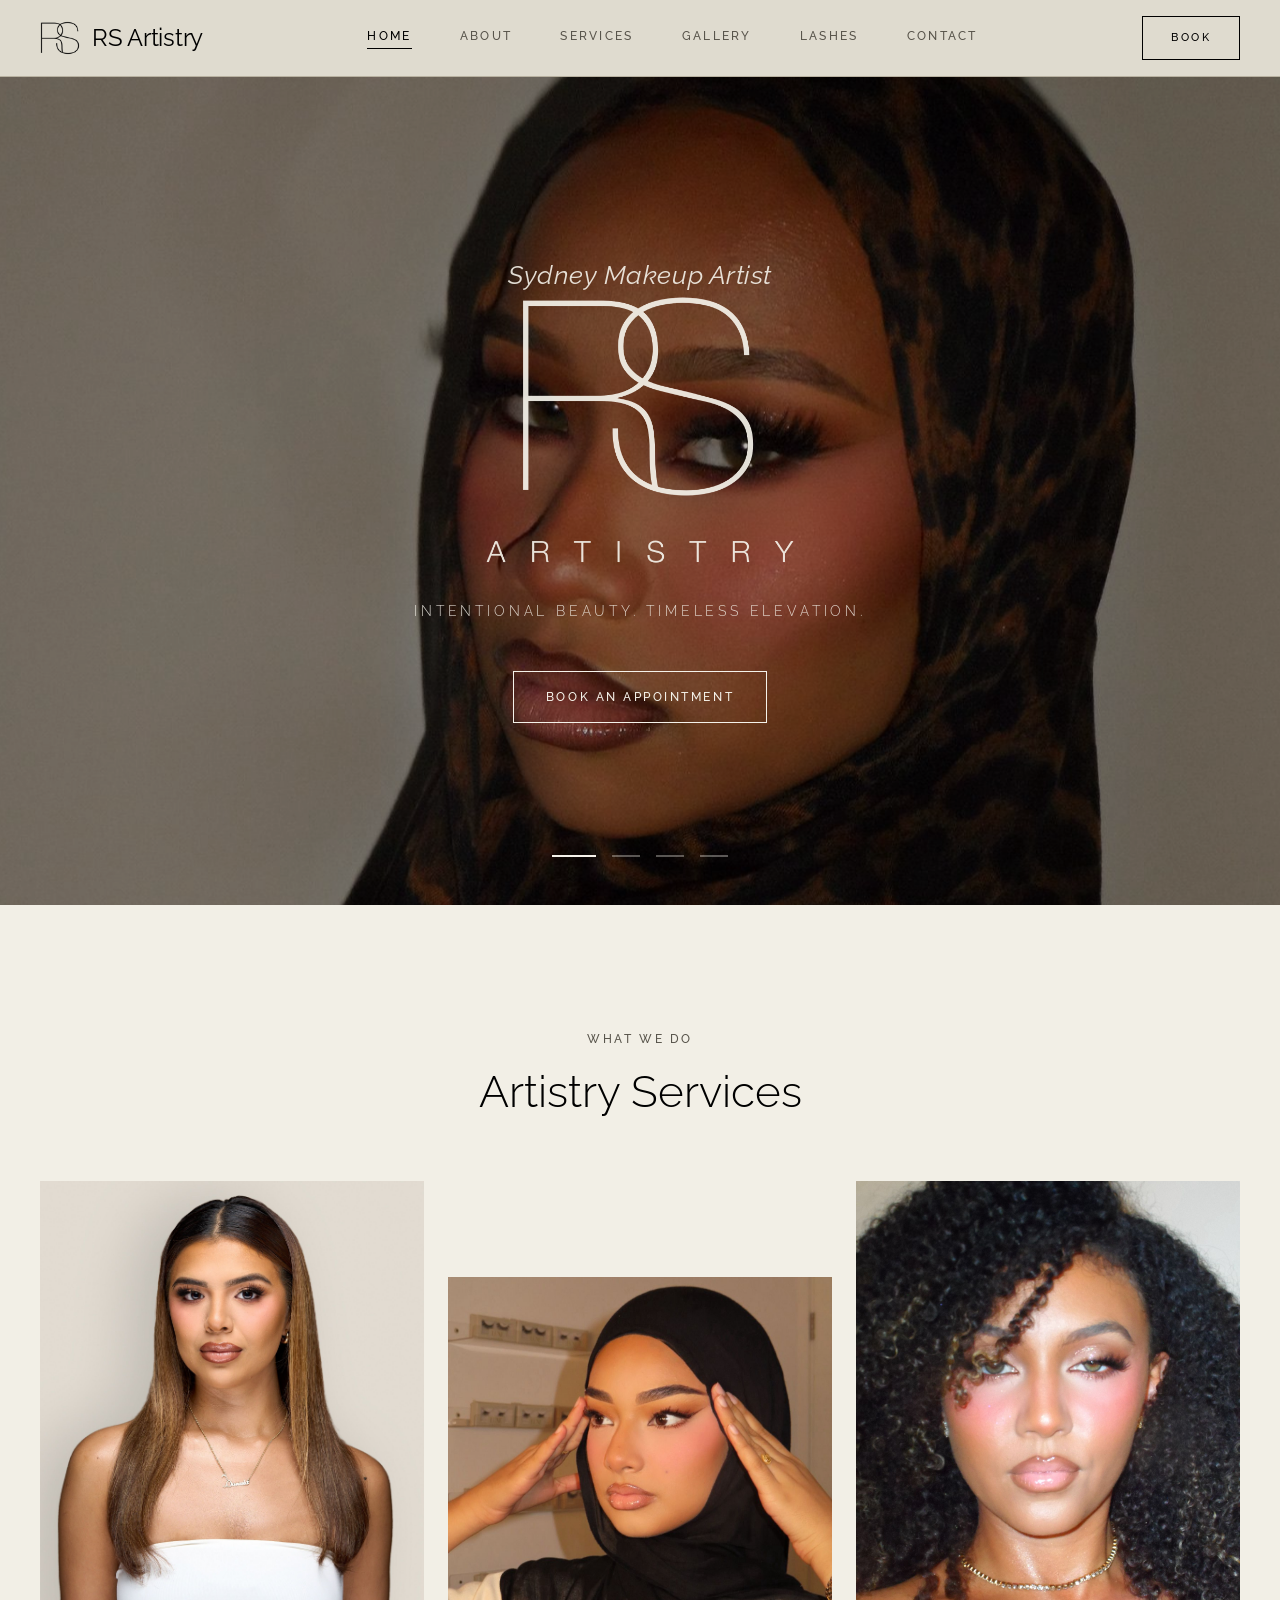
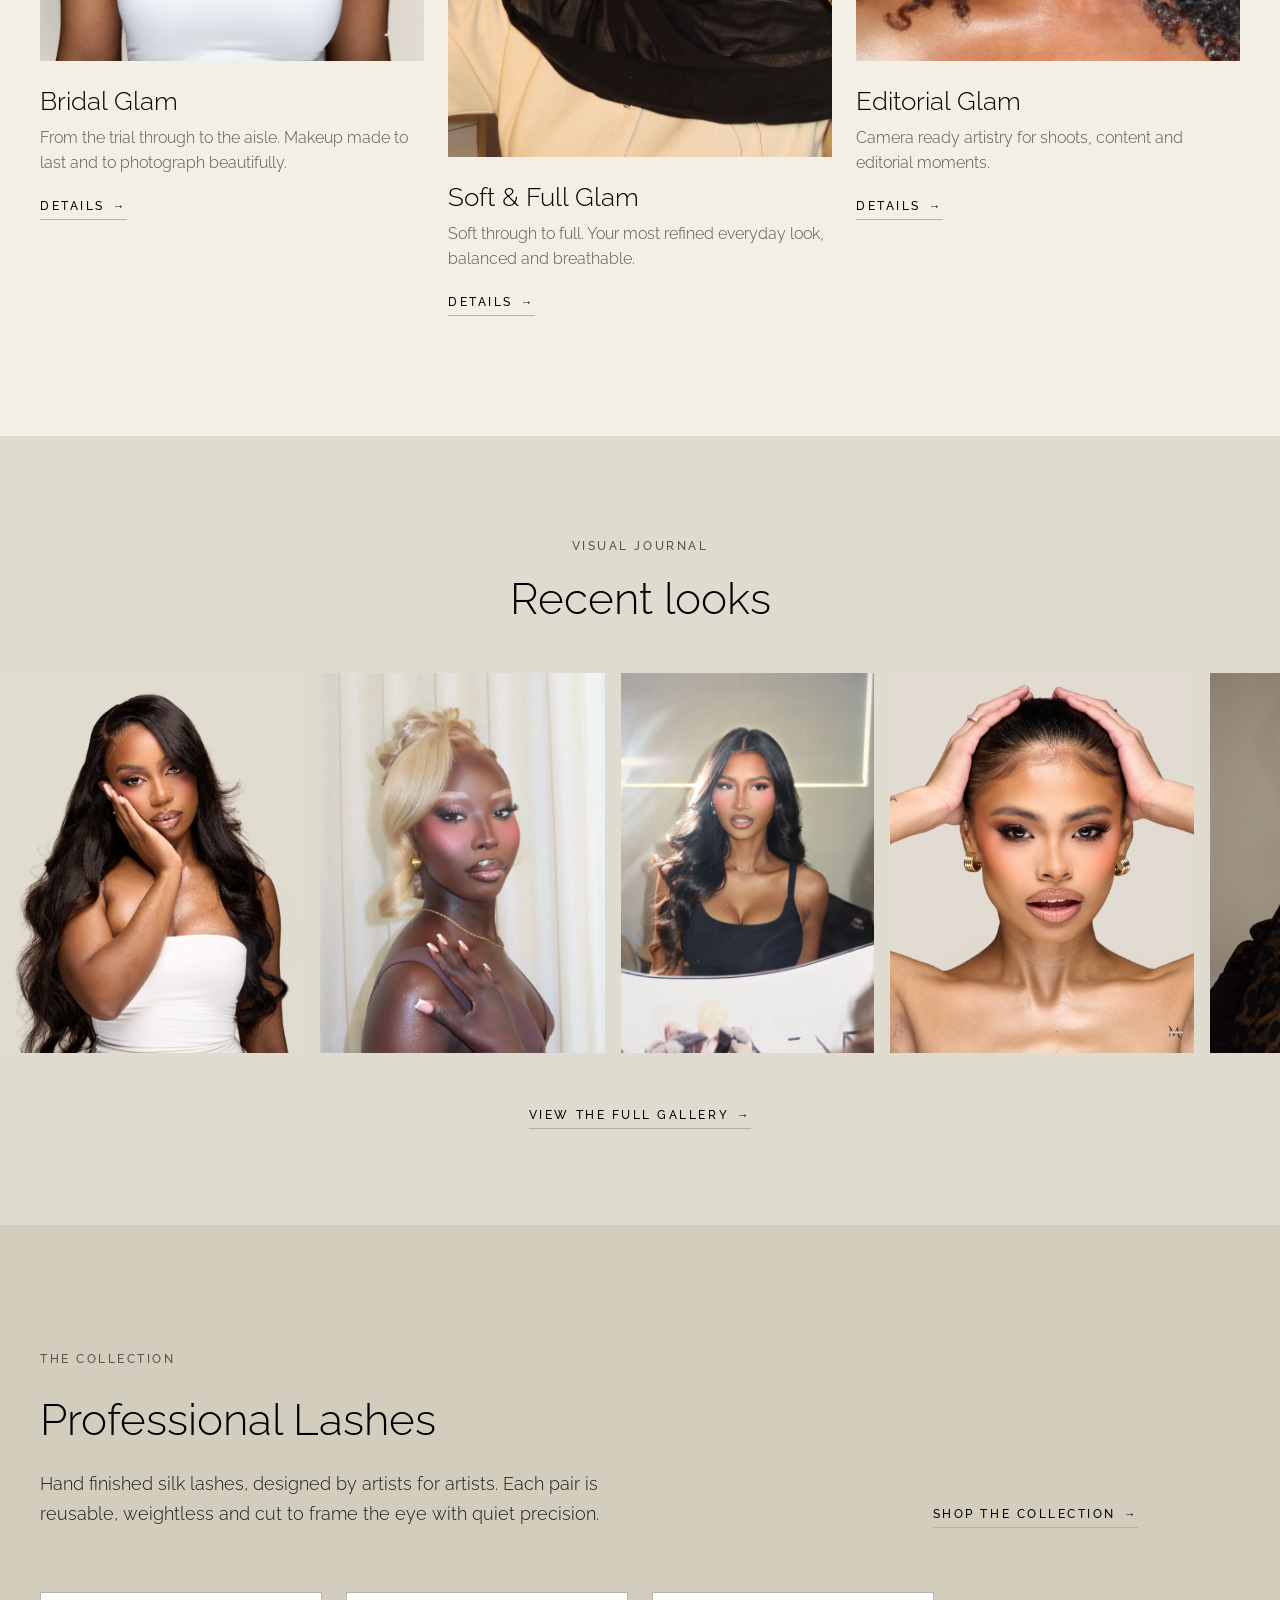
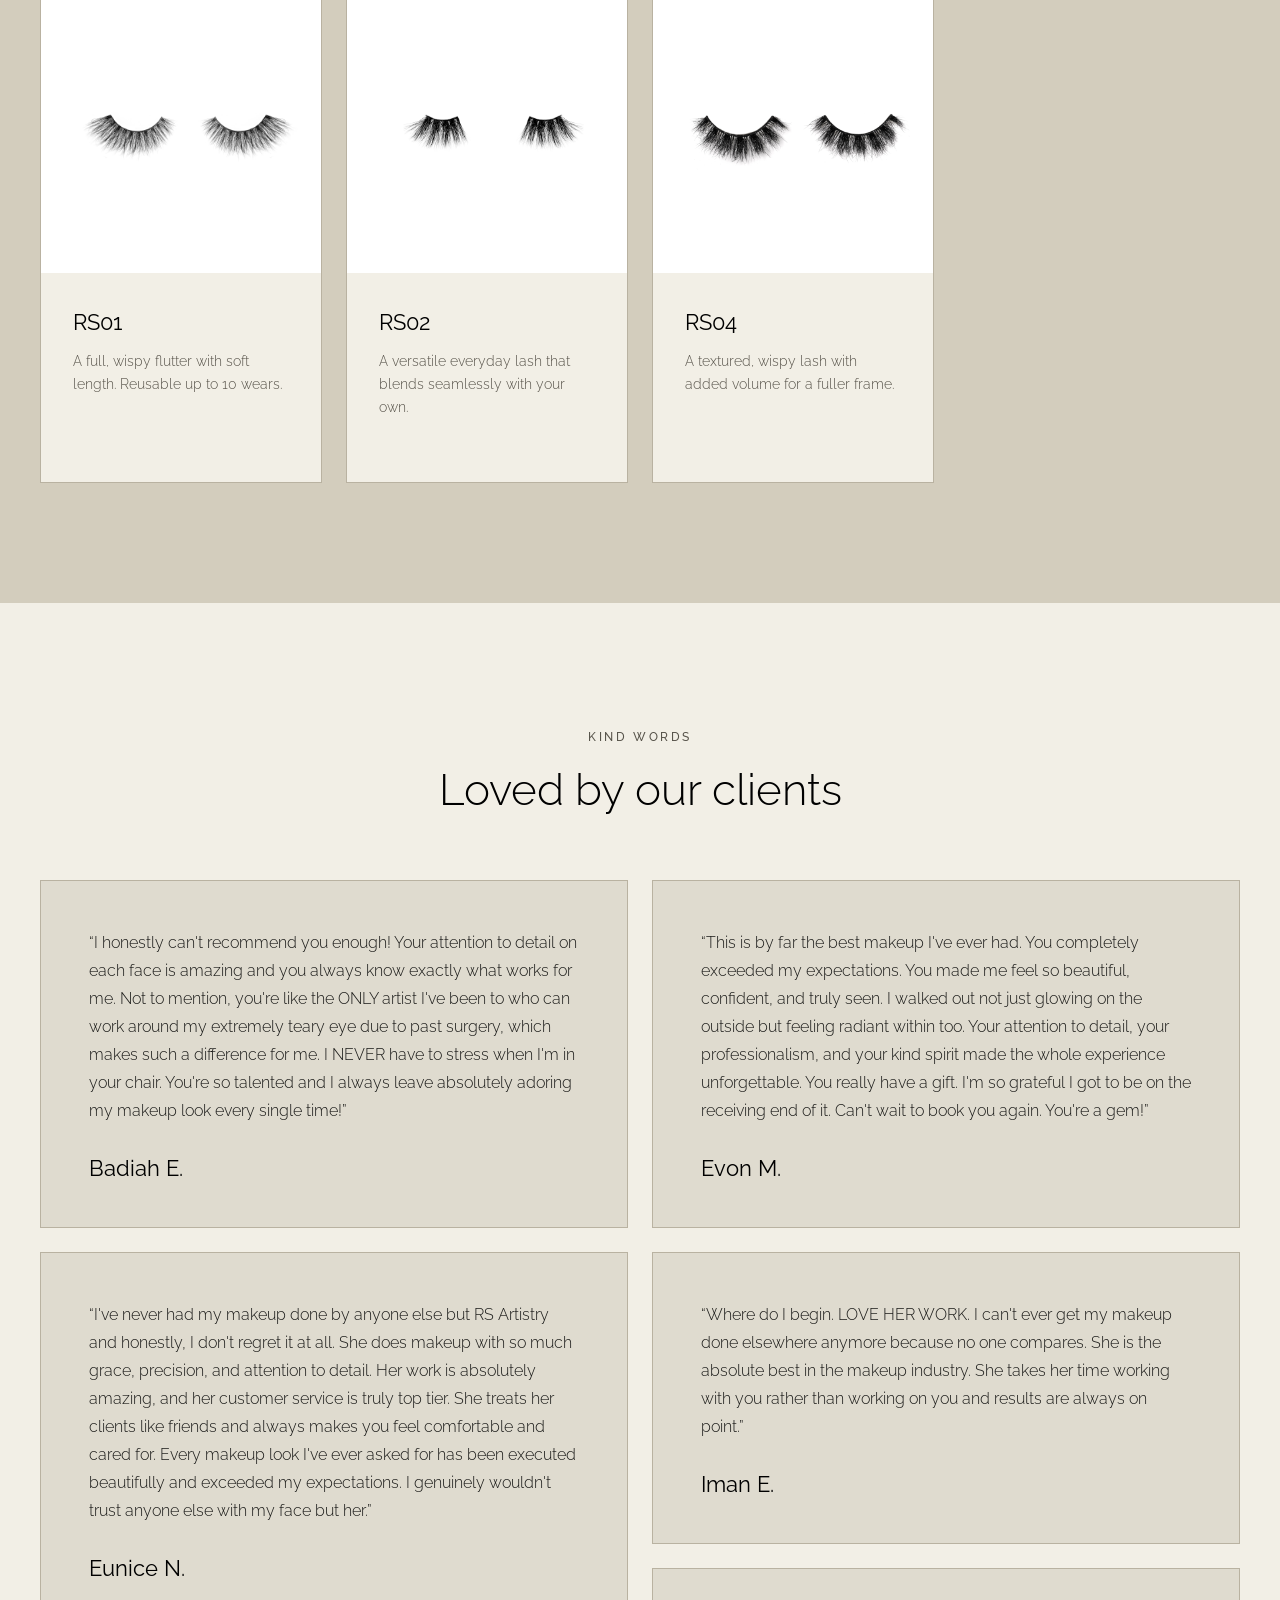
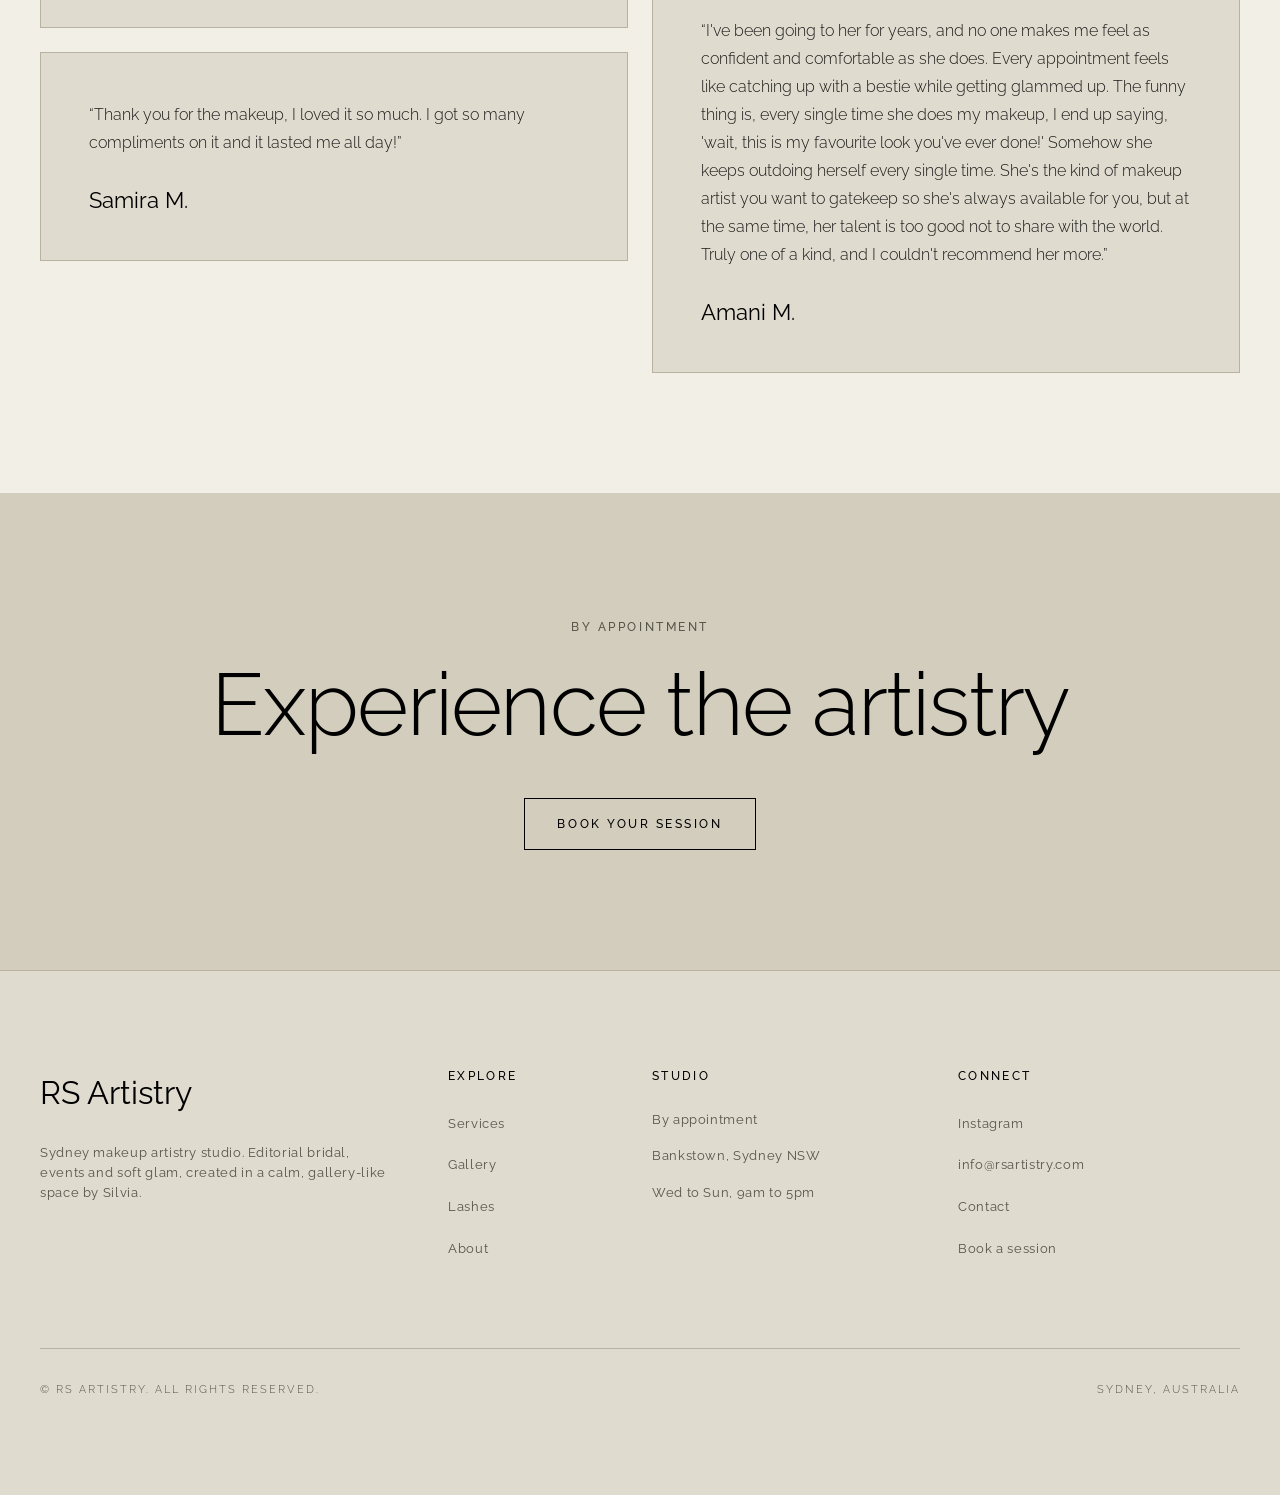
==== index.html @ 99e8c432 "Switch site typography to Raleway Light - Replace Cormorant Garamond + Jost with Raleway across all " ====
<!DOCTYPE html>
<html lang="en">
<head>
<meta charset="utf-8">
<meta name="viewport" content="width=device-width, initial-scale=1.0">
<title>RS Artistry | Sydney Makeup Artistry Studio</title>
<meta name="description" content="RS Artistry is a Sydney makeup artistry studio led by Silvia. Editorial bridal, special events and signature soft glam, created in a calm, gallery-like space.">
<link rel="icon" type="image/png" href="favicon.png">
<link rel="apple-touch-icon" href="apple-touch-icon.png">
<link rel="preconnect" href="https://fonts.googleapis.com">
<link rel="preconnect" href="https://fonts.gstatic.com" crossorigin>
<link href="https://fonts.googleapis.com/css2?family=Raleway:ital,wght@0,300;0,400;0,500;1,300;1,400;1,500&display=swap" rel="stylesheet">
<link rel="stylesheet" href="css/styles.css?v=2">
</head>
<body>

<!-- ============================ HEADER ============================ -->
<header class="site-header">
  <div class="site-header__inner">
    <a class="brand" href="index.html" aria-label="RS Artistry home"><img class="brand-mark" src="images/rs-logo.png" alt="" width="496" height="424"><span class="brand-word">RS Artistry</span></a>
    <nav class="nav" id="primary-nav" aria-label="Primary">
      <a class="nav-link is-active" href="index.html" aria-current="page">Home</a>
      <a class="nav-link" href="about.html">About</a>
      <a class="nav-link" href="services.html">Services</a>
      <a class="nav-link" href="gallery.html">Gallery</a>
      <a class="nav-link" href="lashes.html">Lashes</a>
      <a class="nav-link" href="contact.html">Contact</a>
    </nav>
    <div class="nav__actions">
      <a class="btn nav-book" href="book.html">Book</a>
      <button class="nav-toggle" aria-label="Toggle menu" aria-expanded="false" aria-controls="primary-nav">
        <span class="nav-toggle__bar"></span>
      </button>
    </div>
  </div>
</header>

<main>

  <!-- ============================ HERO ============================ -->
  <section class="hero">
    <div class="hero__media">
      <div class="hero__slides" id="hero-slides" aria-label="Featured looks slideshow" role="group">
        <img class="hero__slide is-active" src="images/hero-slide-1.jpg" style="object-position: center 18%;"
             alt="Warm sculpted glam with a soft smoky eye and glossy nude lip" fetchpriority="high">
        <img class="hero__slide" src="images/hero-slide-2.jpg" style="object-position: center 22%;"
             alt="Luminous soft glam with sun-kissed blush and a glossy lip" loading="lazy" decoding="async">
        <img class="hero__slide" src="images/hero-slide-3.jpg" style="object-position: center 20%;"
             alt="Shimmering bronzed glam with a soft pink flush and natural curls" loading="lazy" decoding="async">
        <img class="hero__slide" src="images/hero-slide-4.jpg" style="object-position: center 16%;"
             alt="Editorial glam with a sculpted blush and a bold defined eye" loading="lazy" decoding="async">
      </div>
    </div>
    <div class="hero__inner">
      <p class="eyebrow hero__eyebrow">Sydney Makeup Artist</p>
      <h1 class="hero__title hero__title--logo"><img src="images/rs-wordmark-light.png" alt="RS Artistry" width="1212" height="1052"></h1>
      <p class="hero__tagline">Intentional Beauty. Timeless Elevation.</p>
      <a class="btn btn--on-dark" href="book.html">Book an appointment</a>
    </div>
    <div class="hero__dots" id="hero-dots" role="tablist" aria-label="Choose a featured look">
      <button class="hero__dot is-active" type="button" role="tab" aria-selected="true" aria-label="Look 1"></button>
      <button class="hero__dot" type="button" role="tab" aria-selected="false" aria-label="Look 2"></button>
      <button class="hero__dot" type="button" role="tab" aria-selected="false" aria-label="Look 3"></button>
      <button class="hero__dot" type="button" role="tab" aria-selected="false" aria-label="Look 4"></button>
    </div>
  </section>

  <!-- ===================== SERVICES PREVIEW ===================== -->
  <section class="section section--paper">
    <div class="container">
      <div class="text-center mb-6 reveal">
        <p class="eyebrow">What we do</p>
        <h2 class="headline mt-2">Artistry Services</h2>
      </div>
      <div class="grid12">
        <a class="feature-card col-4 reveal" href="services.html">
          <div class="frame ratio-4x5">
            <img src="images/service-bridal.jpg" loading="lazy" decoding="async"
                 alt="Soft, radiant bridal makeup in an airy studio">
          </div>
          <h3 class="subhead">Bridal Glam</h3>
          <p>From the trial through to the aisle. Makeup made to last and to photograph beautifully.</p>
          <span class="link-line">Details <span class="arrow">&rarr;</span></span>
        </a>
        <a class="feature-card col-4 offset-down reveal" href="services.html">
          <div class="frame ratio-4x5">
            <img src="images/service-softglam.jpg" loading="lazy" decoding="async"
                 alt="Glowing soft glam makeup in warm neutral tones">
          </div>
          <h3 class="subhead">Soft &amp; Full Glam</h3>
          <p>Soft through to full. Your most refined everyday look, balanced and breathable.</p>
          <span class="link-line">Details <span class="arrow">&rarr;</span></span>
        </a>
        <a class="feature-card col-4 reveal" href="services.html">
          <div class="frame ratio-4x5">
            <img src="images/service-events.jpg" style="object-position: center 28%;" loading="lazy" decoding="async"
                 alt="Detailed editorial glam look with a luminous finish">
          </div>
          <h3 class="subhead">Editorial Glam</h3>
          <p>Camera ready artistry for shoots, content and editorial moments.</p>
          <span class="link-line">Details <span class="arrow">&rarr;</span></span>
        </a>
      </div>
    </div>
  </section>

  <!-- ===================== GALLERY TEASER STRIP ===================== -->
  <section class="section--tight">
    <div class="container text-center mb-5 reveal">
      <p class="eyebrow">Visual journal</p>
      <h2 class="headline mt-2">Recent looks</h2>
    </div>
    <div class="strip" aria-label="A moving strip of recent looks. Select any image to open the full gallery.">
      <div class="strip__track">
        <!-- First set -->
        <a class="strip__item" href="gallery.html"><img src="images/gallery/look-07.jpg" width="1406" height="1758" loading="lazy" decoding="async" alt="Soft bridal glam with loose waves"></a>
        <a class="strip__item" href="gallery.html"><img src="images/gallery/look-03.jpg" width="1080" height="1620" loading="lazy" decoding="async" alt="Editorial glam with a shimmering smoky eye"></a>
        <a class="strip__item" href="gallery.html"><img src="images/gallery/look-04.jpg" width="1080" height="1620" loading="lazy" decoding="async" alt="Luminous soft glam with warm blush"></a>
        <a class="strip__item" href="gallery.html"><img src="images/gallery/look-08.jpg" width="1638" height="2048" loading="lazy" decoding="async" alt="Studio beauty portrait with sculpted glam"></a>
        <a class="strip__item" href="gallery.html"><img src="images/gallery/look-02.jpg" width="1536" height="2048" loading="lazy" decoding="async" alt="Warm smoky eye framed by a printed hijab"></a>
        <!-- Duplicate set for the seamless loop -->
        <a class="strip__item" href="gallery.html" aria-hidden="true" tabindex="-1"><img src="images/gallery/look-07.jpg" width="1406" height="1758" alt="" loading="lazy" decoding="async"></a>
        <a class="strip__item" href="gallery.html" aria-hidden="true" tabindex="-1"><img src="images/gallery/look-03.jpg" width="1080" height="1620" alt="" loading="lazy" decoding="async"></a>
        <a class="strip__item" href="gallery.html" aria-hidden="true" tabindex="-1"><img src="images/gallery/look-04.jpg" width="1080" height="1620" alt="" loading="lazy" decoding="async"></a>
        <a class="strip__item" href="gallery.html" aria-hidden="true" tabindex="-1"><img src="images/gallery/look-08.jpg" width="1638" height="2048" alt="" loading="lazy" decoding="async"></a>
        <a class="strip__item" href="gallery.html" aria-hidden="true" tabindex="-1"><img src="images/gallery/look-02.jpg" width="1536" height="2048" alt="" loading="lazy" decoding="async"></a>
      </div>
    </div>
    <div class="container text-center mt-5">
      <a class="link-line" href="gallery.html">View the full gallery <span class="arrow">&rarr;</span></a>
    </div>
  </section>

  <!-- ===================== LASHES SHOWCASE ===================== -->
  <section class="section section--sand">
    <div class="container">
      <div class="grid12 reveal" style="align-items:end">
        <div class="col-7 stack">
          <p class="eyebrow">The collection</p>
          <h2 class="headline">Professional Lashes</h2>
          <p class="lead maxw-md">Hand finished silk lashes, designed by artists for artists. Each pair is reusable, weightless and cut to frame the eye with quiet precision.</p>
        </div>
        <div class="col-4 start-8" style="text-align:right">
          <a class="link-line" href="lashes.html">Shop the collection <span class="arrow">&rarr;</span></a>
        </div>
      </div>

      <div class="product-grid mt-6">
        <!-- Product card shell, ready for Shopify wiring -->
        <article class="product-card reveal" data-product-handle="rs01-luxury-false-eyelashes">
          <div class="product-card__media">
            <img class="product-card__media-primary" src="images/products/rs01-1.jpg" loading="lazy" decoding="async"
                 alt="RS01 luxury false lashes, full and wispy">
            <img class="product-card__media-hover" src="images/products/rs01-2.png" loading="lazy" decoding="async" alt="" aria-hidden="true">
          </div>
          <div class="product-card__body">
            <h3 class="product-card__name">RS01</h3>
            <p class="product-card__desc">A full, wispy flutter with soft length. Reusable up to 10 wears.</p>
            <!-- Shopify Buy Button: RS01 -->
            <div class="product-card__buy">
              <div id='product-component-1782608357635-h'></div>
              <script type="text/javascript">
              /*<![CDATA[*/
              (function () {
                var scriptURL = 'https://sdks.shopifycdn.com/buy-button/latest/buy-button-storefront.min.js';
                if (window.ShopifyBuy) {
                  if (window.ShopifyBuy.UI) { ShopifyBuyInit(); } else { loadScript(); }
                } else { loadScript(); }
                function loadScript() {
                  var script = document.createElement('script');
                  script.async = true;
                  script.src = scriptURL;
                  (document.getElementsByTagName('head')[0] || document.getElementsByTagName('body')[0]).appendChild(script);
                  script.onload = ShopifyBuyInit;
                }
                function ShopifyBuyInit() {
                  var client = ShopifyBuy.buildClient({
                    domain: 'gfcib0-3p.myshopify.com',
                    storefrontAccessToken: '2daaccd4cece3b8cc4d909af717c4bfa',
                  });
                  ShopifyBuy.UI.onReady(client).then(function (ui) {
                    ui.createComponent('product', {
                      id: '10373213520004',
                      node: document.getElementById('product-component-1782608357635-h'),
                      moneyFormat: '%24%7B%7Bamount%7D%7D%20AUD',
                      options: {
                "product": {
                  "iframe": false,
                  "contents": { "img": false, "title": false, "price": true, "options": false, "quantity": false, "button": true },
                  "styles": {
                    "product": { "margin-bottom": "0px", "@media (min-width: 601px)": { "max-width": "100%", "margin-left": "0px", "margin-bottom": "0px" } },
                    "button": {
                      "font-family": "'Raleway', sans-serif", "font-weight": "500", "font-size": "0.72rem", "letter-spacing": "0.22em", "text-transform": "uppercase",
                      "padding-top": "16px", "padding-bottom": "16px", "padding-left": "32px", "padding-right": "32px",
                      "border": "1px solid #000000", "border-radius": "0px", "width": "100%", "color": "#000000", "background-color": "transparent",
                      ":hover": { "background-color": "transparent", "color": "#000000" }, ":focus": { "background-color": "transparent" }
                    }
                  },
                  "text": { "button": "Add to cart" },
                  "googleFonts": [ "Raleway" ]
                },
                "productSet": { "styles": { "products": { "@media (min-width: 601px)": { "margin-left": "-20px" } } } },
                "modalProduct": {
                  "contents": { "img": false, "imgWithCarousel": true, "button": false, "buttonWithQuantity": true },
                  "styles": {
                    "product": { "@media (min-width: 601px)": { "max-width": "100%", "margin-left": "0px", "margin-bottom": "0px" } },
                    "button": { "font-family": "'Raleway', sans-serif", "letter-spacing": "0.22em", "text-transform": "uppercase", "border-radius": "0px", ":hover": { "background-color": "#000000" }, "background-color": "#000000", ":focus": { "background-color": "#000000" } }
                  },
                  "text": { "button": "Add to cart" }
                },
                "option": {},
                "cart": {
                  "styles": { "button": { "font-family": "'Raleway', sans-serif", "letter-spacing": "0.22em", "text-transform": "uppercase", "border-radius": "0px", ":hover": { "background-color": "#000000" }, "background-color": "#000000", ":focus": { "background-color": "#000000" } } },
                  "text": { "total": "Subtotal", "button": "Checkout" }
                },
                "toggle": { "styles": { "toggle": { "font-family": "'Raleway', sans-serif", "background-color": "#000000", ":hover": { "background-color": "#000000" }, ":focus": { "background-color": "#000000" } } } }
              },
                    });
                  });
                }
              })();
              /*]]>*/
              </script>
            </div>
          </div>
        </article>

        <article class="product-card reveal" data-product-handle="rs02-luxury-false-eyelashes">
          <div class="product-card__media">
            <img class="product-card__media-primary" src="images/products/rs02-1.jpg" loading="lazy" decoding="async"
                 alt="RS02 luxury false lashes, natural and seamless">
            <img class="product-card__media-hover" src="images/products/rs02-2.jpg" loading="lazy" decoding="async" alt="" aria-hidden="true">
          </div>
          <div class="product-card__body">
            <h3 class="product-card__name">RS02</h3>
            <p class="product-card__desc">A versatile everyday lash that blends seamlessly with your own.</p>
            <!-- Shopify Buy Button: RS02 -->
            <div class="product-card__buy">
              <div id='product-component-1782609566225-h'></div>
              <script type="text/javascript">
              /*<![CDATA[*/
              (function () {
                var scriptURL = 'https://sdks.shopifycdn.com/buy-button/latest/buy-button-storefront.min.js';
                if (window.ShopifyBuy) {
                  if (window.ShopifyBuy.UI) { ShopifyBuyInit(); } else { loadScript(); }
                } else { loadScript(); }
                function loadScript() {
                  var script = document.createElement('script');
                  script.async = true;
                  script.src = scriptURL;
                  (document.getElementsByTagName('head')[0] || document.getElementsByTagName('body')[0]).appendChild(script);
                  script.onload = ShopifyBuyInit;
                }
                function ShopifyBuyInit() {
                  var client = ShopifyBuy.buildClient({
                    domain: 'gfcib0-3p.myshopify.com',
                    storefrontAccessToken: '2daaccd4cece3b8cc4d909af717c4bfa',
                  });
                  ShopifyBuy.UI.onReady(client).then(function (ui) {
                    ui.createComponent('product', {
                      id: '10373214240900',
                      node: document.getElementById('product-component-1782609566225-h'),
                      moneyFormat: '%24%7B%7Bamount%7D%7D%20AUD',
                      options: {
                "product": {
                  "iframe": false,
                  "contents": { "img": false, "title": false, "price": true, "options": false, "quantity": false, "button": true },
                  "styles": {
                    "product": { "margin-bottom": "0px", "@media (min-width: 601px)": { "max-width": "100%", "margin-left": "0px", "margin-bottom": "0px" } },
                    "button": {
                      "font-family": "'Raleway', sans-serif", "font-weight": "500", "font-size": "0.72rem", "letter-spacing": "0.22em", "text-transform": "uppercase",
                      "padding-top": "16px", "padding-bottom": "16px", "padding-left": "32px", "padding-right": "32px",
                      "border": "1px solid #000000", "border-radius": "0px", "width": "100%", "color": "#000000", "background-color": "transparent",
                      ":hover": { "background-color": "transparent", "color": "#000000" }, ":focus": { "background-color": "transparent" }
                    }
                  },
                  "text": { "button": "Add to cart" },
                  "googleFonts": [ "Raleway" ]
                },
                "productSet": { "styles": { "products": { "@media (min-width: 601px)": { "margin-left": "-20px" } } } },
                "modalProduct": {
                  "contents": { "img": false, "imgWithCarousel": true, "button": false, "buttonWithQuantity": true },
                  "styles": {
                    "product": { "@media (min-width: 601px)": { "max-width": "100%", "margin-left": "0px", "margin-bottom": "0px" } },
                    "button": { "font-family": "'Raleway', sans-serif", "letter-spacing": "0.22em", "text-transform": "uppercase", "border-radius": "0px", ":hover": { "background-color": "#000000" }, "background-color": "#000000", ":focus": { "background-color": "#000000" } }
                  },
                  "text": { "button": "Add to cart" }
                },
                "option": {},
                "cart": {
                  "styles": { "button": { "font-family": "'Raleway', sans-serif", "letter-spacing": "0.22em", "text-transform": "uppercase", "border-radius": "0px", ":hover": { "background-color": "#000000" }, "background-color": "#000000", ":focus": { "background-color": "#000000" } } },
                  "text": { "total": "Subtotal", "button": "Checkout" }
                },
                "toggle": { "styles": { "toggle": { "font-family": "'Raleway', sans-serif", "background-color": "#000000", ":hover": { "background-color": "#000000" }, ":focus": { "background-color": "#000000" } } } }
              },
                    });
                  });
                }
              })();
              /*]]>*/
              </script>
            </div>
          </div>
        </article>

        <article class="product-card reveal" data-product-handle="rs04-luxury-false-eyelashes">
          <div class="product-card__media">
            <img class="product-card__media-primary" src="images/products/rs04-1.jpg" loading="lazy" decoding="async"
                 alt="RS04 luxury false lashes, textured and full">
            <img class="product-card__media-hover" src="images/products/rs04-2.png" loading="lazy" decoding="async" alt="" aria-hidden="true">
          </div>
          <div class="product-card__body">
            <h3 class="product-card__name">RS04</h3>
            <p class="product-card__desc">A textured, wispy lash with added volume for a fuller frame.</p>
            <!-- Shopify Buy Button: RS04 -->
            <div class="product-card__buy">
              <div id='product-component-1782610261644-h'></div>
              <script type="text/javascript">
              /*<![CDATA[*/
              (function () {
                var scriptURL = 'https://sdks.shopifycdn.com/buy-button/latest/buy-button-storefront.min.js';
                if (window.ShopifyBuy) {
                  if (window.ShopifyBuy.UI) { ShopifyBuyInit(); } else { loadScript(); }
                } else { loadScript(); }
                function loadScript() {
                  var script = document.createElement('script');
                  script.async = true;
                  script.src = scriptURL;
                  (document.getElementsByTagName('head')[0] || document.getElementsByTagName('body')[0]).appendChild(script);
                  script.onload = ShopifyBuyInit;
                }
                function ShopifyBuyInit() {
                  var client = ShopifyBuy.buildClient({
                    domain: 'gfcib0-3p.myshopify.com',
                    storefrontAccessToken: '2daaccd4cece3b8cc4d909af717c4bfa',
                  });
                  ShopifyBuy.UI.onReady(client).then(function (ui) {
                    ui.createComponent('product', {
                      id: '10373215682692',
                      node: document.getElementById('product-component-1782610261644-h'),
                      moneyFormat: '%24%7B%7Bamount%7D%7D%20AUD',
                      options: {
                "product": {
                  "iframe": false,
                  "contents": { "img": false, "title": false, "price": true, "options": false, "quantity": false, "button": true },
                  "styles": {
                    "product": { "margin-bottom": "0px", "@media (min-width: 601px)": { "max-width": "100%", "margin-left": "0px", "margin-bottom": "0px" } },
                    "button": {
                      "font-family": "'Raleway', sans-serif", "font-weight": "500", "font-size": "0.72rem", "letter-spacing": "0.22em", "text-transform": "uppercase",
                      "padding-top": "16px", "padding-bottom": "16px", "padding-left": "32px", "padding-right": "32px",
                      "border": "1px solid #000000", "border-radius": "0px", "width": "100%", "color": "#000000", "background-color": "transparent",
                      ":hover": { "background-color": "transparent", "color": "#000000" }, ":focus": { "background-color": "transparent" }
                    }
                  },
                  "text": { "button": "Add to cart" },
                  "googleFonts": [ "Raleway" ]
                },
                "productSet": { "styles": { "products": { "@media (min-width: 601px)": { "margin-left": "-20px" } } } },
                "modalProduct": {
                  "contents": { "img": false, "imgWithCarousel": true, "button": false, "buttonWithQuantity": true },
                  "styles": {
                    "product": { "@media (min-width: 601px)": { "max-width": "100%", "margin-left": "0px", "margin-bottom": "0px" } },
                    "button": { "font-family": "'Raleway', sans-serif", "letter-spacing": "0.22em", "text-transform": "uppercase", "border-radius": "0px", ":hover": { "background-color": "#000000" }, "background-color": "#000000", ":focus": { "background-color": "#000000" } }
                  },
                  "text": { "button": "Add to cart" }
                },
                "option": {},
                "cart": {
                  "styles": { "button": { "font-family": "'Raleway', sans-serif", "letter-spacing": "0.22em", "text-transform": "uppercase", "border-radius": "0px", ":hover": { "background-color": "#000000" }, "background-color": "#000000", ":focus": { "background-color": "#000000" } } },
                  "text": { "total": "Subtotal", "button": "Checkout" }
                },
                "toggle": { "styles": { "toggle": { "font-family": "'Raleway', sans-serif", "background-color": "#000000", ":hover": { "background-color": "#000000" }, ":focus": { "background-color": "#000000" } } } }
              },
                    });
                  });
                }
              })();
              /*]]>*/
              </script>
            </div>
          </div>
        </article>
      </div>
    </div>
  </section>

  <!-- ===================== TESTIMONIALS ===================== -->
  <section class="section section--paper">
    <div class="container">
      <div class="text-center mb-6 reveal">
        <p class="eyebrow">Kind words</p>
        <h2 class="headline mt-2">Loved by our clients</h2>
      </div>
      <div class="testimonial-wall reveal">
        <figure class="testimonial-card">
          <blockquote class="testimonial-card__quote">“I honestly can't recommend you enough! Your attention to detail on each face is amazing and you always know exactly what works for me. Not to mention, you're like the ONLY artist I've been to who can work around my extremely teary eye due to past surgery, which makes such a difference for me. I NEVER have to stress when I'm in your chair. You're so talented and I always leave absolutely adoring my makeup look every single time!”</blockquote>
          <figcaption class="testimonial-card__name">Badiah E.</figcaption>
        </figure>
        <figure class="testimonial-card">
          <blockquote class="testimonial-card__quote">“I've never had my makeup done by anyone else but RS Artistry and honestly, I don't regret it at all. She does makeup with so much grace, precision, and attention to detail. Her work is absolutely amazing, and her customer service is truly top tier. She treats her clients like friends and always makes you feel comfortable and cared for. Every makeup look I've ever asked for has been executed beautifully and exceeded my expectations. I genuinely wouldn't trust anyone else with my face but her.”</blockquote>
          <figcaption class="testimonial-card__name">Eunice N.</figcaption>
        </figure>
        <figure class="testimonial-card">
          <blockquote class="testimonial-card__quote">“Thank you for the makeup, I loved it so much. I got so many compliments on it and it lasted me all day!”</blockquote>
          <figcaption class="testimonial-card__name">Samira M.</figcaption>
        </figure>
        <figure class="testimonial-card">
          <blockquote class="testimonial-card__quote">“This is by far the best makeup I've ever had. You completely exceeded my expectations. You made me feel so beautiful, confident, and truly seen. I walked out not just glowing on the outside but feeling radiant within too. Your attention to detail, your professionalism, and your kind spirit made the whole experience unforgettable. You really have a gift. I'm so grateful I got to be on the receiving end of it. Can't wait to book you again. You're a gem!”</blockquote>
          <figcaption class="testimonial-card__name">Evon M.</figcaption>
        </figure>
        <figure class="testimonial-card">
          <blockquote class="testimonial-card__quote">“Where do I begin. LOVE HER WORK. I can't ever get my makeup done elsewhere anymore because no one compares. She is the absolute best in the makeup industry. She takes her time working with you rather than working on you and results are always on point.”</blockquote>
          <figcaption class="testimonial-card__name">Iman E.</figcaption>
        </figure>
        <figure class="testimonial-card">
          <blockquote class="testimonial-card__quote">“I've been going to her for years, and no one makes me feel as confident and comfortable as she does. Every appointment feels like catching up with a bestie while getting glammed up. The funny thing is, every single time she does my makeup, I end up saying, 'wait, this is my favourite look you've ever done!' Somehow she keeps outdoing herself every single time. She's the kind of makeup artist you want to gatekeep so she's always available for you, but at the same time, her talent is too good not to share with the world. Truly one of a kind, and I couldn't recommend her more.”</blockquote>
          <figcaption class="testimonial-card__name">Amani M.</figcaption>
        </figure>
      </div>
    </div>
  </section>

  <!-- ===================== BOOKING CTA ===================== -->
  <section class="section section--sand text-center">
    <div class="container reveal">
      <p class="eyebrow mb-3">By appointment</p>
      <h2 class="display mb-5">Experience the artistry</h2>
      <a class="btn" href="book.html">Book your session</a>
    </div>
  </section>

</main>

<!-- ============================ FOOTER ============================ -->
<footer class="site-footer">
  <div class="container grid12">
    <div class="col-4">
      <div class="footer-brand">RS Artistry</div>
      <p class="footer-meta maxw-xs">Sydney makeup artistry studio. Editorial bridal, events and soft glam, created in a calm, gallery-like space by Silvia.</p>
    </div>
    <div class="col-2 footer-col">
      <h4>Explore</h4>
      <ul>
        <li><a class="footer-link" href="services.html">Services</a></li>
        <li><a class="footer-link" href="gallery.html">Gallery</a></li>
        <li><a class="footer-link" href="lashes.html">Lashes</a></li>
        <li><a class="footer-link" href="about.html">About</a></li>
      </ul>
    </div>
    <div class="col-3 footer-col">
      <h4>Studio</h4>
      <ul>
        <li class="footer-meta">By appointment</li>
        <li class="footer-meta">Bankstown, Sydney NSW</li>
        <li class="footer-meta">Wed to Sun, 9am to 5pm</li>
      </ul>
    </div>
    <div class="col-3 footer-col">
      <h4>Connect</h4>
      <ul>
        <li><a class="footer-link" href="https://instagram.com/rsartistry" target="_blank" rel="noopener">Instagram</a></li>
        <li><a class="footer-link" href="mailto:info@rsartistry.com">info@rsartistry.com</a></li>
        <li><a class="footer-link" href="contact.html">Contact</a></li>
        <li><a class="footer-link" href="book.html">Book a session</a></li>
      </ul>
    </div>
    <div class="footer-bottom">
      <span>&copy; RS Artistry. All rights reserved.</span>
      <span>Sydney, Australia</span>
    </div>
  </div>
</footer>

<script src="js/main.js?v=2" defer></script>
</body>
</html>
---- css/styles.css ----
/* ==========================================================================
   RS Artistry - Editorial Studio
   Consolidated stylesheet
   --------------------------------------------------------------------------
   1.  Design tokens (:root)
   2.  Reset & base
   3.  Typography helpers
   4.  Layout (container, grid, sections)
   5.  Buttons & links
   6.  Header / navigation
   7.  Footer
   8.  Components (cards, products, forms, chips, hairlines)
   9.  Page modules (hero, gallery strip, masonry, lightbox, booking)
   10. Animations (reveal, hero zoom, marquee)
   11. Utilities
   12. Responsive refinements
   ========================================================================== */

/* ==========================================================================
   1. DESIGN TOKENS
   Strict greige + black brand palette. All hue comes from photography.
   ========================================================================== */
:root {
  /* Surfaces */
  --bg: #DFDBCF;            /* primary warm greige background */
  --bg-twin: #E0DCD0;       /* near twin, interchangeable */
  --paper: #F2EFE6;         /* lighter paper for alternating sections / cards */
  --sand: #D3CDBD;          /* deeper sand for alternating sections */

  /* Ink */
  --ink: #000000;           /* headings, logo, key lines - pure black */
  --body: #1A1A18;          /* body copy, softened very slightly */
  --muted: #57534A;         /* eyebrows, captions, secondary UI text */
  --hairline: #B9B2A1;      /* soft taupe rules and borders */

  /* On-dark (over photography / charcoal overlays) */
  --on-dark: #F5F2EA;
  --overlay: rgba(0, 0, 0, 0.28);

  /* Type families */
  --font-display: "Raleway", "Helvetica Neue", Arial, sans-serif;
  --font-body: "Raleway", "Helvetica Neue", Arial, sans-serif;

  /* Spacing scale (8px base) */
  --space-1: 8px;
  --space-2: 16px;
  --space-3: 24px;
  --space-4: 32px;
  --space-5: 48px;
  --space-6: 64px;
  --space-8: 96px;
  --section-gap: 120px;
  --margin-safe: 40px;
  --gutter: 24px;
  --maxw: 1440px;

  /* Motion */
  --ease-soft: cubic-bezier(0.22, 1, 0.36, 1);
}

/* ==========================================================================
   2. RESET & BASE
   ========================================================================== */
*,
*::before,
*::after { box-sizing: border-box; }

html {
  -webkit-text-size-adjust: 100%;
  scroll-behavior: smooth;
}

@media (prefers-reduced-motion: reduce) {
  html { scroll-behavior: auto; }
}

body {
  margin: 0;
  background-color: var(--bg);
  color: var(--body);
  font-family: var(--font-body);
  font-weight: 300;
  font-size: 16px;
  line-height: 1.6;
  -webkit-font-smoothing: antialiased;
  -moz-osx-font-smoothing: grayscale;
  overflow-x: hidden;
}

img {
  display: block;
  max-width: 100%;
  height: auto;
}

a { color: inherit; text-decoration: none; }

button {
  font-family: inherit;
  cursor: pointer;
  border: none;
  background: none;
  color: inherit;
}

h1, h2, h3, h4, h5, h6 {
  margin: 0;
  font-family: var(--font-display);
  font-weight: 300;
  color: var(--ink);
}

p { margin: 0; }

ul { margin: 0; padding: 0; list-style: none; }

:focus-visible {
  outline: 2px solid var(--ink);
  outline-offset: 3px;
}

/* ==========================================================================
   3. TYPOGRAPHY HELPERS
   ========================================================================== */
.display {
  font-family: var(--font-display);
  font-weight: 300;
  font-size: clamp(3rem, 7vw, 5.5rem);
  line-height: 1.02;
  letter-spacing: -0.02em;
  color: var(--ink);
}

.headline {
  font-family: var(--font-display);
  font-weight: 300;
  font-size: clamp(2rem, 4vw, 2.75rem);
  line-height: 1.15;
  color: var(--ink);
}

.subhead {
  font-family: var(--font-display);
  font-weight: 300;
  font-size: clamp(1.4rem, 2.2vw, 1.65rem);
  line-height: 1.2;
  color: var(--ink);
}

.eyebrow {
  display: inline-block;
  font-family: var(--font-body);
  font-weight: 500;
  font-size: 0.72rem;
  letter-spacing: 0.22em;
  text-transform: uppercase;
  color: var(--muted);
}

.lead {
  font-size: clamp(1.05rem, 1.4vw, 1.15rem);
  font-weight: 300;
  line-height: 1.65;
  color: var(--body);
}

.body-lg { font-size: 1.125rem; font-weight: 300; line-height: 1.65; }

.muted { color: var(--muted); }

.italic-quote {
  font-family: var(--font-display);
  font-style: italic;
  font-weight: 300;
  line-height: 1.3;
  color: var(--ink);
}

/* ==========================================================================
   4. LAYOUT
   ========================================================================== */
.container {
  width: 100%;
  max-width: var(--maxw);
  margin-inline: auto;
  padding-inline: var(--margin-safe);
}

.section { padding-block: var(--section-gap); }
.section--tight { padding-block: var(--space-8); }
.section--paper { background-color: var(--paper); }
.section--sand { background-color: var(--sand); }

/* Mobile first: single column. Becomes a 12 column grid at >= 768px. */
.grid12 {
  display: grid;
  grid-template-columns: 1fr;
  gap: var(--space-5);
}

/* Column placement helpers (desktop) */
@media (min-width: 768px) {
  .grid12 {
    grid-template-columns: repeat(12, 1fr);
    gap: var(--gutter);
  }
  .col-2 { grid-column: auto / span 2; }
  .col-3 { grid-column: auto / span 3; }
  .col-4 { grid-column: auto / span 4; }
  .col-5 { grid-column: auto / span 5; }
  .col-6 { grid-column: auto / span 6; }
  .col-7 { grid-column: auto / span 7; }
  .col-8 { grid-column: auto / span 8; }
  .col-10 { grid-column: auto / span 10; }
  .col-12 { grid-column: 1 / -1; }
  .start-2 { grid-column-start: 2; }
  .start-7 { grid-column-start: 7; }
  .start-8 { grid-column-start: 8; }
}

.stack > * + * { margin-top: var(--space-3); }
.stack-sm > * + * { margin-top: var(--space-2); }
.stack-lg > * + * { margin-top: var(--space-5); }

.hairline {
  height: 1px;
  width: 100%;
  background-color: var(--hairline);
  border: 0;
}

/* ==========================================================================
   5. BUTTONS & TEXT LINKS
   Sharp corners, understated. No fill on hover for outline variant.
   ========================================================================== */
.btn {
  display: inline-flex;
  align-items: center;
  justify-content: center;
  gap: var(--space-1);
  font-family: var(--font-body);
  font-weight: 500;
  font-size: 0.72rem;
  letter-spacing: 0.22em;
  text-transform: uppercase;
  padding: 16px 32px;
  border: 1px solid var(--ink);
  background: transparent;
  color: var(--ink);
  border-radius: 0;
  transition: opacity 0.35s ease, background-color 0.45s ease, color 0.45s ease, transform 0.2s ease;
}
.btn:hover { opacity: 0.7; }
.btn:active { transform: scale(0.97); }

.btn--solid {
  background-color: var(--ink);
  color: var(--on-dark);
}
.btn--solid:hover {
  opacity: 1;
  background-color: transparent;
  color: var(--ink);
}

.btn--on-dark {
  border-color: var(--on-dark);
  color: var(--on-dark);
}
.btn--on-dark:hover {
  opacity: 1;
  background-color: var(--on-dark);
  color: var(--ink);
}

.btn--block { width: 100%; }

.btn[disabled],
.btn.is-disabled {
  cursor: not-allowed;
  opacity: 0.45;
  border-style: dashed;
}
.btn[disabled]:hover,
.btn.is-disabled:hover { opacity: 0.45; }

/* Understated underline text link */
.link-line {
  display: inline-flex;
  align-items: center;
  gap: var(--space-1);
  font-family: var(--font-body);
  font-weight: 500;
  font-size: 0.72rem;
  letter-spacing: 0.22em;
  text-transform: uppercase;
  color: var(--ink);
  padding-bottom: 4px;
  border-bottom: 1px solid var(--hairline);
  transition: border-color 0.35s ease;
}
.link-line:hover { border-bottom-color: var(--ink); }
.link-line .arrow { transition: transform 0.35s ease; }
.link-line:hover .arrow { transform: translateX(4px); }

/* ==========================================================================
   6. HEADER / NAVIGATION
   ========================================================================== */
.site-header {
  position: sticky;
  top: 0;
  z-index: 60;
  width: 100%;
  background-color: var(--bg);
  border-bottom: 1px solid var(--hairline);
}

.site-header__inner {
  display: flex;
  align-items: center;
  justify-content: space-between;
  max-width: var(--maxw);
  margin-inline: auto;
  padding: var(--space-2) var(--margin-safe);
}

.brand {
  display: inline-flex;
  align-items: center;
  gap: 12px;
  color: var(--ink);
  line-height: 1;
}
.brand-mark {
  height: 34px;
  width: auto;
  display: block;
}
.brand-word {
  font-family: var(--font-display);
  font-weight: 400;
  font-size: 1.5rem;
  letter-spacing: -0.01em;
  color: var(--ink);
}
@media (max-width: 600px) {
  /* On phones, show the mark alone so Book + menu stay in view */
  .brand-mark { height: 32px; }
  .brand-word { display: none; }
}

.nav {
  display: flex;
  align-items: center;
  gap: var(--space-5);
}

.nav-link {
  font-family: var(--font-body);
  font-weight: 500;
  font-size: 0.72rem;
  letter-spacing: 0.2em;
  text-transform: uppercase;
  color: var(--muted);
  padding-bottom: 2px;
  border-bottom: 1px solid transparent;
  transition: color 0.3s ease, border-color 0.3s ease;
}
.nav-link:hover { color: var(--ink); }
.nav-link.is-active {
  color: var(--ink);
  border-bottom-color: var(--ink);
}

.nav__actions {
  display: flex;
  align-items: center;
  gap: var(--space-3);
}

.nav-book {
  padding: 12px 28px;
  font-size: 0.7rem;
}

/* Mobile menu toggle */
.nav-toggle {
  display: none;
  width: 40px;
  height: 40px;
  align-items: center;
  justify-content: center;
}
.nav-toggle__bar {
  position: relative;
  display: block;
  width: 22px;
  height: 1px;
  background-color: var(--ink);
}
.nav-toggle__bar::before,
.nav-toggle__bar::after {
  content: "";
  position: absolute;
  left: 0;
  width: 22px;
  height: 1px;
  background-color: var(--ink);
  transition: transform 0.3s ease;
}
.nav-toggle__bar::before { top: -7px; }
.nav-toggle__bar::after { top: 7px; }

@media (max-width: 900px) {
  .nav { display: none; }
  .nav-toggle { display: inline-flex; }

  .nav.is-open {
    display: flex;
    flex-direction: column;
    align-items: flex-start;
    gap: var(--space-4);
    position: absolute;
    top: 100%;
    left: 0;
    right: 0;
    background-color: var(--bg);
    border-bottom: 1px solid var(--hairline);
    padding: var(--space-5) var(--margin-safe);
  }
  .nav.is-open .nav-link { font-size: 0.85rem; }
}

/* ==========================================================================
   7. FOOTER
   ========================================================================== */
.site-footer {
  border-top: 1px solid var(--hairline);
  background-color: var(--bg);
  padding-block: var(--space-8);
}

.footer-brand {
  font-family: var(--font-display);
  font-weight: 400;
  font-size: 2rem;
  color: var(--ink);
  margin-bottom: var(--space-3);
}

.footer-col h4 {
  font-family: var(--font-body);
  font-weight: 500;
  font-size: 0.72rem;
  letter-spacing: 0.2em;
  text-transform: uppercase;
  color: var(--ink);
  margin-bottom: var(--space-3);
}

.footer-col li + li { margin-top: var(--space-2); }

.footer-link,
.footer-meta {
  font-family: var(--font-body);
  font-weight: 400;
  font-size: 0.8rem;
  letter-spacing: 0.05em;
  color: var(--muted);
  transition: color 0.3s ease;
}
a.footer-link:hover { color: var(--ink); }

.footer-bottom {
  grid-column: 1 / -1;
  margin-top: var(--space-6);
  padding-top: var(--space-4);
  border-top: 1px solid var(--hairline);
  display: flex;
  flex-wrap: wrap;
  gap: var(--space-2);
  justify-content: space-between;
}
.footer-bottom span {
  font-family: var(--font-body);
  font-size: 0.7rem;
  letter-spacing: 0.18em;
  text-transform: uppercase;
  color: var(--muted);
}

/* ==========================================================================
   8. COMPONENTS
   ========================================================================== */

/* --- Image frame (intrinsic ratio + cover) --- */
.frame {
  position: relative;
  overflow: hidden;
  background-color: var(--sand);
}
.frame img {
  width: 100%;
  height: 100%;
  object-fit: cover;
}
.ratio-4x5 { aspect-ratio: 4 / 5; }
.ratio-3x4 { aspect-ratio: 3 / 4; }
.ratio-3x2 { aspect-ratio: 3 / 2; }
.ratio-1x1 { aspect-ratio: 1 / 1; }
.ratio-21x9 { aspect-ratio: 21 / 9; }

/* --- Service / feature card --- */
.feature-card { display: block; }
.feature-card .frame img {
  transition: transform 0.9s var(--ease-soft);
}
.feature-card:hover .frame img { transform: scale(1.05); }
.feature-card h3 { margin: var(--space-3) 0 var(--space-1); }
.feature-card p { color: var(--muted); margin-bottom: var(--space-2); }

/* Staggered offset for editorial rhythm (desktop) */
@media (min-width: 768px) {
  .offset-down { margin-top: var(--space-8); }
}

/* --- Product card (Shopify-ready shell) --- */
.product-grid {
  display: grid;
  grid-template-columns: repeat(auto-fill, minmax(280px, 1fr));
  gap: var(--space-5) var(--gutter);
}

.product-card {
  display: flex;
  flex-direction: column;
  background-color: var(--paper);
  border: 1px solid var(--hairline);
}
.product-card__media {
  position: relative;
  aspect-ratio: 1 / 1;
  overflow: hidden;
  background-color: var(--paper);
}
.product-card__media img {
  position: absolute;
  inset: 0;
  width: 100%;
  height: 100%;
  object-fit: cover;
  transition: opacity 0.6s var(--ease-soft);
}
/* Hover swap: product image cross-fades to the look (model) image */
.product-card__media-hover { opacity: 0; }
.product-card:hover .product-card__media-hover { opacity: 1; }
.product-card:hover .product-card__media-primary { opacity: 0; }

.product-card__badge {
  position: absolute;
  z-index: 2;
  top: var(--space-2);
  left: var(--space-2);
  font-family: var(--font-body);
  font-weight: 500;
  font-size: 0.62rem;
  letter-spacing: 0.18em;
  text-transform: uppercase;
  color: var(--ink);
  background-color: var(--bg);
  padding: 6px 12px;
  border: 1px solid var(--hairline);
}

.product-card__body {
  display: flex;
  flex-direction: column;
  flex: 1;
  padding: var(--space-4);
}
.product-card__name {
  font-family: var(--font-display);
  font-weight: 400;
  font-size: 1.4rem;
  color: var(--ink);
  margin-bottom: var(--space-1);
}
.product-card__desc {
  font-size: 0.9rem;
  color: var(--muted);
  margin-bottom: var(--space-3);
  flex: 1;
}
.product-card__row {
  display: flex;
  align-items: center;
  justify-content: space-between;
  gap: var(--space-2);
  margin-bottom: var(--space-3);
}
.product-card__price {
  font-family: var(--font-display);
  font-size: 1.5rem;
  color: var(--ink);
}
.product-card__note {
  font-family: var(--font-body);
  font-size: 0.66rem;
  letter-spacing: 0.16em;
  text-transform: uppercase;
  color: var(--muted);
}
/* Shopify Buy Button wrapper — sits below the description, full card width.
   The button is forced to match the site's outline .btn--block style
   (Shopify injects its own runtime styles, so !important is required). */
.product-card__buy { margin-top: var(--space-1); }
.product-card__buy .shopify-buy-frame,
.product-card__buy .shopify-buy__product { width: 100%; max-width: 100%; }
.product-card__buy .shopify-buy__btn-wrapper { margin: 0; }
/* Shopify's live price — styled to match the old .product-card__price */
.product-card__buy .shopify-buy__product__price {
  margin: 0 0 var(--space-3) !important;
  padding: 0 !important;
  text-align: left !important;
}
.product-card__buy .shopify-buy__product__actual-price {
  font-family: var(--font-display) !important;
  font-weight: 400 !important;
  font-size: 1.5rem !important;
  line-height: 1 !important;
  letter-spacing: 0 !important;
  color: var(--ink) !important;
}
/* iframe:false drops Shopify's base reset, so its screen-reader price
   labels ("Regular price" / "Sale price") become visible. Re-hide them
   visually while keeping them available to assistive tech. */
.product-card__buy .visuallyhidden {
  position: absolute !important;
  width: 1px !important;
  height: 1px !important;
  padding: 0 !important;
  margin: -1px !important;
  overflow: hidden !important;
  clip: rect(0 0 0 0) !important;
  white-space: nowrap !important;
  border: 0 !important;
}
.product-card__buy .shopify-buy__btn {
  display: inline-flex !important;
  align-items: center !important;
  justify-content: center !important;
  width: 100% !important;
  font-family: var(--font-body) !important;
  font-weight: 500 !important;
  font-size: 0.72rem !important;
  letter-spacing: 0.22em !important;
  text-transform: uppercase !important;
  padding: 16px 32px !important;
  border: 1px solid var(--ink) !important;
  border-radius: 0 !important;
  background-color: transparent !important;
  color: var(--ink) !important;
  transition: opacity 0.35s ease !important;
}
.product-card__buy .shopify-buy__btn:hover {
  background-color: transparent !important;
  color: var(--ink) !important;
  opacity: 0.7 !important;
}

/* --- Forms --- */
.field { position: relative; }
.field label {
  display: block;
  font-family: var(--font-body);
  font-weight: 500;
  font-size: 0.72rem;
  letter-spacing: 0.16em;
  text-transform: uppercase;
  color: var(--muted);
  margin-bottom: var(--space-1);
  transition: color 0.3s ease;
}
.field input,
.field select,
.field textarea {
  width: 100%;
  background: transparent;
  border: 0;
  border-bottom: 1px solid var(--hairline);
  padding: 10px 0;
  font-family: var(--font-body);
  font-size: 1rem;
  font-weight: 300;
  color: var(--ink);
  border-radius: 0;
}
.field textarea { resize: vertical; }
.field input::placeholder,
.field textarea::placeholder { color: var(--muted); opacity: 0.6; }
.field input:focus,
.field select:focus,
.field textarea:focus {
  outline: none;
  border-bottom-color: var(--ink);
}
.field.is-focused label { color: var(--ink); }
.field select { appearance: none; background-image: none; }

/* --- Filter chips --- */
.filters {
  display: flex;
  flex-wrap: wrap;
  align-items: center;
  justify-content: center;
  gap: var(--space-2);
}
.chip {
  font-family: var(--font-body);
  font-weight: 500;
  font-size: 0.72rem;
  letter-spacing: 0.2em;
  text-transform: uppercase;
  color: var(--muted);
  padding: 8px 14px;
  border-bottom: 1px solid transparent;
  transition: color 0.3s ease, border-color 0.3s ease;
}
.chip:hover { color: var(--ink); }
.chip.is-active {
  color: var(--ink);
  border-bottom-color: var(--ink);
}
.chip-sep { color: var(--hairline); }

/* ==========================================================================
   9. PAGE MODULES
   ========================================================================== */

/* --- Hero (full bleed with image + overlay) --- */
.hero {
  position: relative;
  min-height: min(92vh, 880px);
  display: flex;
  align-items: center;
  justify-content: center;
  overflow: hidden;
  text-align: center;
}
.hero__media { position: absolute; inset: 0; z-index: 0; }
.hero__slides { position: absolute; inset: 0; }
.hero__slide {
  position: absolute;
  inset: 0;
  width: 100%;
  height: 100%;
  object-fit: cover;
  object-position: center 20%;
  opacity: 0;
  transition: opacity 1.4s var(--ease-soft);
  will-change: opacity;
}
.hero__slide.is-active {
  opacity: 1;
  animation: heroZoom 9s var(--ease-soft) both;
}
.hero__media::after {
  content: "";
  position: absolute;
  inset: 0;
  background-color: var(--overlay);
}
.hero__dots {
  position: absolute;
  z-index: 2;
  left: 50%;
  bottom: var(--space-5);
  transform: translateX(-50%);
  display: flex;
  gap: var(--space-2);
  align-items: center;
}
.hero__dot {
  appearance: none;
  border: 0;
  padding: 0;
  cursor: pointer;
  width: 28px;
  height: 2px;
  background-color: var(--on-dark);
  opacity: 0.35;
  transition: opacity 0.5s var(--ease-soft), width 0.5s var(--ease-soft);
}
.hero__dot:hover { opacity: 0.7; }
.hero__dot.is-active { opacity: 1; width: 44px; }
.hero__dot:focus-visible { outline: 2px solid var(--on-dark); outline-offset: 4px; }
.hero__inner {
  position: relative;
  z-index: 1;
  color: var(--on-dark);
  width: 100%;
  max-width: 760px;
  margin-inline: auto;
  padding-inline: var(--margin-safe);
}
.hero__title {
  font-family: var(--font-display);
  font-weight: 300;
  font-size: clamp(3.25rem, 11vw, 8rem);
  line-height: 0.95;
  letter-spacing: -0.02em;
  color: var(--on-dark);
  margin-bottom: var(--space-3);
}
.hero__title--logo {
  line-height: 0;
  margin-bottom: var(--space-4);
}
.hero__title--logo img {
  display: block;
  width: clamp(180px, 30vw, 320px);
  height: auto;
  margin-inline: auto;
  opacity: 0.92;
}
.hero__eyebrow {
  color: var(--on-dark);
  opacity: 0.9;
  font-family: var(--font-display);
  font-weight: 400;
  font-style: italic;
  font-size: clamp(1.15rem, 3.4vw, 1.65rem);
  line-height: 1.2;
  letter-spacing: 0.02em;
  text-transform: none;
}
.hero__tagline {
  font-family: var(--font-body);
  font-weight: 300;
  font-size: 0.85rem;
  letter-spacing: 0.28em;
  text-transform: uppercase;
  opacity: 0.85;
  margin-bottom: var(--space-5);
}

/* --- Page hero (text only, on greige) --- */
.page-hero { padding-block: var(--section-gap) var(--space-6); }
.page-hero .display { margin-bottom: var(--space-3); }

/* --- Gallery teaser strip (auto-scroll marquee) --- */
.strip { overflow: hidden; }
.strip__track {
  display: flex;
  width: max-content;
  animation: marquee 40s linear infinite;
  will-change: transform;            /* keep on its own GPU layer for smooth scroll */
  transform: translateZ(0);
}
/* Pause on hover only where a real pointer exists, so touch taps don't freeze it */
@media (hover: hover) {
  .strip:hover .strip__track { animation-play-state: paused; }
}
.strip__track:focus-within { animation-play-state: paused; }
.strip__item {
  height: 380px;
  width: auto;
  flex: 0 0 auto;
  margin-right: var(--space-2);      /* trailing space on every item = seamless loop */
}
.strip__item img {
  height: 100%;
  width: auto;
  object-fit: cover;
}
/* Smaller screens have a shorter track, so speed the loop up a lot */
@media (max-width: 768px) {
  .strip__track { animation-duration: 12s; }
}
@media (max-width: 600px) {
  .strip__item { height: 260px; }
}

/* --- Gallery editorial masthead --- */
.gallery-masthead__meta {
  display: flex;
  justify-content: space-between;
  align-items: baseline;
  gap: var(--space-3);
  margin-bottom: var(--space-3);
}
.gallery-masthead .hairline { margin: 0; }
.gallery-masthead__main {
  display: flex;
  flex-wrap: wrap;
  align-items: flex-end;
  justify-content: space-between;
  gap: var(--space-2) var(--space-5);
  margin-block: var(--space-5) var(--space-4);
}
.gallery-masthead__main .display { margin: 0; }
.gallery-masthead__count {
  font-family: var(--font-body);
  font-weight: 500;
  font-size: 0.72rem;
  letter-spacing: 0.2em;
  text-transform: uppercase;
  color: var(--muted);
  white-space: nowrap;
  padding-bottom: 0.6rem;
}

/* --- Gallery closing pull quote --- */
.gallery-quote {
  margin: 0;
  max-width: 46rem;
  margin-inline: auto;
  text-align: center;
  padding-block: var(--space-8);
  border-top: 1px solid var(--hairline);
  border-bottom: 1px solid var(--hairline);
}
.gallery-quote blockquote {
  margin: 0;
  font-family: var(--font-display);
  font-style: italic;
  font-weight: 300;
  font-size: clamp(1.6rem, 3.6vw, 2.5rem);
  line-height: 1.3;
  color: var(--ink);
}
.gallery-quote figcaption {
  margin-top: var(--space-4);
  font-family: var(--font-body);
  font-weight: 500;
  font-size: 0.7rem;
  letter-spacing: 0.22em;
  text-transform: uppercase;
  color: var(--muted);
}

/* --- Gallery grid (uniform tiles) --- */
.masonry {
  display: grid;
  grid-template-columns: 1fr;
  gap: var(--gutter);
}
@media (min-width: 600px) { .masonry { grid-template-columns: repeat(2, 1fr); } }
@media (min-width: 1024px) { .masonry { grid-template-columns: repeat(3, 1fr); } }

.masonry__item { margin: 0; }
.masonry__item[hidden] { display: none; }

.gallery-card {
  position: relative;
  overflow: hidden;
  background-color: var(--sand);
  cursor: zoom-in;
  aspect-ratio: 4 / 5;
  transition: transform 0.6s var(--ease-soft);
}
.gallery-card img {
  width: 100%;
  height: 100%;
  display: block;
  object-fit: cover;
  object-position: center 30%;
  filter: grayscale(0.08);
  transition: filter 0.7s ease;
}
@media (min-width: 1024px) {
  .gallery-card:hover { transform: translateY(-8px); }
  .gallery-card:hover img { filter: grayscale(0); }
}
.gallery-card__caption {
  position: absolute;
  inset-inline: 0;
  bottom: 0;
  padding: var(--space-3);
  background: linear-gradient(to top, rgba(0, 0, 0, 0.55), transparent);
  transform: translateY(101%);
  transition: transform 0.45s var(--ease-soft);
}
@media (min-width: 1024px) {
  .gallery-card:hover .gallery-card__caption { transform: translateY(0); }
}
.gallery-card__cat {
  font-family: var(--font-body);
  font-weight: 500;
  font-size: 0.66rem;
  letter-spacing: 0.2em;
  text-transform: uppercase;
  color: #fff;
}
.gallery-card__title {
  font-family: var(--font-display);
  font-style: italic;
  font-size: 1.05rem;
  color: rgba(255, 255, 255, 0.85);
  margin-top: 2px;
}

/* ==========================================================================
   GALLERY MONOGRAPH (editorial portfolio layout)
   ========================================================================== */

/* Margin marker (rotated, desktop only) */
.margin-marker {
  position: fixed;
  left: 16px;
  top: 50%;
  transform: rotate(-90deg);
  transform-origin: left center;
  z-index: 40;
  font-family: var(--font-body);
  font-weight: 500;
  font-size: 0.6rem;
  letter-spacing: 0.5em;
  text-transform: uppercase;
  color: var(--hairline);
  pointer-events: none;
}
@media (max-width: 1100px) { .margin-marker { display: none; } }

/* Full-bleed hero */
.mono-hero {
  position: relative;
  height: min(92vh, 860px);
  width: 100%;
  overflow: hidden;
  display: flex;
  align-items: center;
  justify-content: center;
  text-align: center;
}
.mono-hero__media { position: absolute; inset: 0; z-index: 0; }
.mono-hero__media img { width: 100%; height: 100%; object-fit: cover; }
.mono-hero__media::after {
  content: "";
  position: absolute;
  inset: 0;
  background-color: rgba(0, 0, 0, 0.18);
}
.mono-hero__inner {
  position: relative;
  z-index: 1;
  color: var(--on-dark);
  padding-inline: var(--margin-safe);
}
.mono-hero__eyebrow {
  display: block;
  font-family: var(--font-body);
  font-weight: 500;
  font-size: 0.72rem;
  letter-spacing: 0.4em;
  text-transform: uppercase;
  margin-bottom: var(--space-3);
  opacity: 0.9;
}
.mono-hero__title {
  font-family: var(--font-display);
  font-style: italic;
  font-weight: 300;
  font-size: clamp(3.25rem, 9vw, 5.5rem);
  line-height: 1;
  color: var(--on-dark);
  margin-bottom: var(--space-4);
}
.mono-hero__rule {
  display: inline-block;
  padding-top: var(--space-3);
  border-top: 1px solid rgba(245, 242, 234, 0.5);
  font-family: var(--font-body);
  font-weight: 500;
  font-size: 0.7rem;
  letter-spacing: 0.22em;
  text-transform: uppercase;
}

/* Series sections */
.series { padding-block: var(--section-gap); }
.series__intro { margin-bottom: var(--space-8); max-width: 42rem; }
.series__intro--spread {
  max-width: none;
  display: flex;
  flex-wrap: wrap;
  align-items: flex-end;
  justify-content: space-between;
  gap: var(--space-4);
}
.series__intro--spread > .series__lead-wrap { max-width: 36rem; }
.series__num {
  display: block;
  font-family: var(--font-body);
  font-weight: 500;
  font-size: 0.72rem;
  letter-spacing: 0.22em;
  text-transform: uppercase;
  color: var(--muted);
  margin-bottom: var(--space-2);
}
.series__title { margin-bottom: var(--space-3); }
.series__lead { color: var(--muted); max-width: 38rem; }
.series__count {
  font-family: var(--font-body);
  font-weight: 500;
  font-size: 0.72rem;
  letter-spacing: 0.22em;
  text-transform: uppercase;
  color: var(--muted);
  white-space: nowrap;
  padding-bottom: 0.4rem;
}

/* Plate (image + caption + hover lift) */
.plate {
  display: block;
  cursor: zoom-in;
  background: none;
  border: 0;
  padding: 0;
  width: 100%;
  text-align: left;
}
.plate__frame {
  overflow: hidden;
  background-color: var(--sand);
}
.plate__frame img {
  display: block;
  width: 100%;
  height: 100%;
  object-fit: cover;
  transition: transform 0.6s var(--ease-soft);
}
.plate--4x5 .plate__frame { aspect-ratio: 4 / 5; }
.plate--3x4 .plate__frame { aspect-ratio: 3 / 4; }
.plate--1x1 .plate__frame { aspect-ratio: 1 / 1; }
.plate--16x9 .plate__frame { aspect-ratio: 16 / 9; }
@media (min-width: 1024px) {
  .plate:hover .plate__frame img { transform: translateY(-8px) scale(1.02); }
}
.plate__caption {
  display: flex;
  justify-content: space-between;
  align-items: baseline;
  gap: var(--space-2);
  margin-top: var(--space-2);
}
.plate__label {
  font-family: var(--font-body);
  font-weight: 500;
  font-size: 0.66rem;
  letter-spacing: 0.18em;
  text-transform: uppercase;
  color: var(--ink);
}
.plate__title {
  font-family: var(--font-display);
  font-style: italic;
  font-size: 1rem;
  color: var(--muted);
}
/* Caption that reveals on hover — only on true pointer devices.
   Touch devices (no hover) always show the caption. */
@media (hover: hover) and (min-width: 1024px) {
  .plate__caption--reveal { opacity: 0; transition: opacity 0.4s ease; }
  .plate:hover .plate__caption--reveal { opacity: 1; }
}

/* Feature spread: large image + side note */
.spread-feature {
  display: flex;
  flex-direction: column;
  align-items: flex-end;
  gap: var(--gutter);
}
@media (min-width: 768px) {
  .spread-feature { flex-direction: row; }
  .spread-feature__main { width: 66%; }
  .spread-feature__aside { width: 34%; padding-bottom: var(--space-6); }
}
.spread-note {
  border-top: 1px solid var(--hairline);
  padding-top: var(--space-3);
}
.spread-note__label {
  display: block;
  font-family: var(--font-body);
  font-weight: 500;
  font-size: 0.72rem;
  letter-spacing: 0.22em;
  text-transform: uppercase;
  color: var(--ink);
  margin-bottom: var(--space-2);
}
.spread-note p { color: var(--muted); font-size: 0.95rem; }

/* Offset pair */
.spread-pair {
  display: grid;
  grid-template-columns: 1fr;
  gap: var(--space-6) var(--gutter);
}
@media (min-width: 768px) {
  .spread-pair { grid-template-columns: repeat(12, 1fr); }
  .spread-pair__a { grid-column: 2 / span 5; }
  .spread-pair__b { grid-column: 8 / span 4; margin-top: var(--space-8); }
}

/* Tonal composite: tall left + two stacked squares */
.composite {
  display: grid;
  grid-template-columns: 1fr;
  gap: var(--gutter);
}
@media (min-width: 768px) {
  .composite { grid-template-columns: 7fr 5fr; align-items: stretch; }
}
.composite__main .plate__frame { aspect-ratio: 4 / 5; }
@media (min-width: 768px) {
  .composite__main { display: flex; }
  .composite__main .plate { display: flex; }
  .composite__main .plate__frame { aspect-ratio: auto; height: 100%; width: 100%; }
}
.composite__side { display: flex; flex-direction: column; gap: var(--gutter); }

/* Full-bleed breakout */
.breakout {
  position: relative;
  width: 100vw;
  left: 50%;
  margin-left: -50vw;
  margin-block: var(--section-gap);
  overflow: hidden;
}
.breakout img {
  display: block;
  width: 100%;
  height: clamp(360px, 60vh, 716px);
  object-fit: cover;
}
.breakout__note {
  position: absolute;
  bottom: var(--space-5);
  right: var(--margin-safe);
  max-width: 22rem;
  background-color: rgba(223, 219, 207, 0.82);
  backdrop-filter: blur(6px);
  padding: var(--space-4);
}
.breakout__note span {
  display: block;
  font-family: var(--font-body);
  font-weight: 500;
  font-size: 0.72rem;
  letter-spacing: 0.22em;
  text-transform: uppercase;
  color: var(--ink);
  margin-bottom: var(--space-2);
}
.breakout__note p { font-family: var(--font-display); font-style: italic; color: var(--ink); }
@media (max-width: 767px) { .breakout__note { display: none; } }

/* Soft glam asymmetric */
.spread-glam {
  display: flex;
  flex-wrap: wrap;
  gap: var(--gutter);
}
.spread-glam__a { width: 100%; }
.spread-glam__b { width: 100%; }
.spread-glam__c { width: 100%; margin-top: var(--space-5); }
@media (min-width: 768px) {
  .spread-glam__a { width: calc(40% - 12px); }
  .spread-glam__b { width: calc(60% - 12px); }
  .spread-glam__c { width: 50%; margin-inline: auto; margin-top: var(--space-5); }
}

/* Interlude pull-quote (paper section) */
.interlude {
  padding-block: var(--section-gap);
  background-color: var(--paper);
}
.interlude__inner {
  max-width: 56rem;
  margin-inline: auto;
  padding-inline: var(--margin-safe);
  text-align: center;
}
.interlude blockquote {
  margin: 0;
  padding-block: var(--space-6);
  border-top: 1px solid var(--hairline);
  border-bottom: 1px solid var(--hairline);
  font-family: var(--font-display);
  font-style: italic;
  font-weight: 300;
  font-size: clamp(1.6rem, 3.6vw, 2.5rem);
  line-height: 1.3;
  color: var(--ink);
}

/* Closing CTA */
.mono-cta {
  padding-block: var(--section-gap);
  border-top: 1px solid var(--hairline);
  text-align: center;
}

/* --- Instagram feed --- */
.ig-feed { padding-block: var(--section-gap); }
.ig-feed__head { text-align: center; margin-bottom: var(--space-6); }
.ig-feed__handle {
  display: inline-block;
  margin-top: var(--space-2);
  font-family: var(--font-body);
  font-weight: 400;
  letter-spacing: 0.08em;
  color: var(--muted);
  border-bottom: 1px solid var(--hairline);
  padding-bottom: 2px;
  transition: color 0.4s var(--ease-soft), border-color 0.4s var(--ease-soft);
}
.ig-feed__handle:hover { color: var(--ink); border-color: var(--ink); }
.ig-grid {
  display: grid;
  grid-template-columns: repeat(3, 1fr);
  gap: var(--space-2);
}
.ig-tile {
  position: relative;
  display: block;
  aspect-ratio: 1 / 1;
  overflow: hidden;
  background-color: var(--sand);
}
.ig-tile img {
  width: 100%;
  height: 100%;
  object-fit: cover;
  transition: transform 0.7s var(--ease-soft);
}
.ig-tile:hover img { transform: scale(1.05); }
.ig-tile__icon {
  position: absolute;
  inset: 0;
  display: flex;
  align-items: center;
  justify-content: center;
  background-color: rgba(8, 8, 6, 0.32);
  opacity: 0;
  transition: opacity 0.4s var(--ease-soft);
}
.ig-tile:hover .ig-tile__icon,
.ig-tile:focus-visible .ig-tile__icon { opacity: 1; }
.ig-tile__icon svg { width: 30px; height: 30px; fill: var(--on-dark); }
.ig-feed__cta { text-align: center; margin-top: var(--space-6); }
@media (max-width: 600px) {
  .ig-grid { grid-template-columns: repeat(2, 1fr); }
}

/* --- Lightbox --- */
.lightbox {
  position: fixed;
  inset: 0;
  z-index: 100;
  display: none;
  align-items: center;
  justify-content: center;
  flex-direction: column;
  padding: var(--space-5);
  background-color: rgba(8, 8, 6, 0.95);
  opacity: 0;
  transition: opacity 0.4s ease;
}
.lightbox.is-open { display: flex; opacity: 1; }
.lightbox__img {
  max-width: 92vw;
  max-height: 78vh;
  object-fit: contain;
  transition: opacity 0.3s ease;
}
.lightbox__img.is-loading { opacity: 0; }
.lightbox__counter {
  position: absolute;
  top: var(--space-4);
  left: var(--space-4);
  font-family: var(--font-body);
  font-weight: 500;
  font-size: 0.72rem;
  letter-spacing: 0.2em;
  color: var(--on-dark);
  opacity: 0.6;
}
.lightbox__caption {
  margin-top: var(--space-4);
  text-align: center;
  color: var(--on-dark);
}
.lightbox__caption-title {
  font-family: var(--font-display);
  font-style: italic;
  font-size: 1.4rem;
  margin-bottom: var(--space-1);
}
.lightbox__caption-cat {
  font-family: var(--font-body);
  font-size: 0.72rem;
  letter-spacing: 0.2em;
  text-transform: uppercase;
  opacity: 0.6;
}
.lightbox__btn {
  position: absolute;
  color: var(--on-dark);
  width: 56px;
  height: 56px;
  display: flex;
  align-items: center;
  justify-content: center;
  font-size: 1.5rem;
  line-height: 1;
  transition: opacity 0.3s ease;
}
.lightbox__btn:hover { opacity: 0.55; }
.lightbox__close { top: var(--space-4); right: var(--space-4); font-size: 2rem; }
.lightbox__prev { left: var(--space-2); top: 50%; transform: translateY(-50%); }
.lightbox__next { right: var(--space-2); top: 50%; transform: translateY(-50%); }
@media (min-width: 768px) {
  .lightbox__prev { left: var(--space-5); }
  .lightbox__next { right: var(--space-5); }
}

/* --- Booking embed placeholder --- */
.booking-embed {
  max-width: 920px;
  margin-inline: auto;
}
/* The live Acuity iframe sits flush and fills the width; embed.js
   auto-resizes the height to fit the scheduler content. */
.booking-embed iframe {
  width: 100%;
  border: 0;
  display: block;
  min-height: 760px;
}
/* Placeholder variant (no live iframe): boxed, centered copy */
.booking-embed--placeholder {
  border: 1px dashed var(--hairline);
  background-color: var(--paper);
  min-height: 540px;
  display: flex;
  flex-direction: column;
  align-items: center;
  justify-content: center;
  text-align: center;
  padding: var(--space-6) var(--space-4);
}
/* On small screens, give the scheduler more width and height so it
   does not feel cramped (pull it closer to the screen edges). */
@media (max-width: 600px) {
  .booking-embed {
    margin-inline: calc(10px - var(--margin-safe));
  }
  .booking-embed iframe { min-height: 920px; }
}
.booking-embed__mark {
  font-family: var(--font-body);
  font-weight: 500;
  font-size: 0.7rem;
  letter-spacing: 0.2em;
  text-transform: uppercase;
  color: var(--muted);
  margin-bottom: var(--space-3);
}

/* --- Quote band --- */
.quote-band {
  text-align: center;
  padding-block: var(--section-gap);
}
.quote-band blockquote {
  margin: 0 auto;
  max-width: 60rem;
  font-family: var(--font-display);
  font-style: italic;
  font-weight: 300;
  font-size: clamp(1.75rem, 4vw, 3rem);
  line-height: 1.25;
  color: var(--ink);
}

/* --- Testimonials --- */
.testimonial {
  text-align: center;
  max-width: 60rem;
  margin-inline: auto;
}
.testimonial__quote {
  font-family: var(--font-display);
  font-style: italic;
  font-weight: 300;
  font-size: clamp(1.5rem, 3vw, 2.25rem);
  line-height: 1.35;
  color: var(--ink);
  margin-bottom: var(--space-4);
  transition: opacity 0.6s ease, transform 0.6s ease;
}
.testimonial__cite {
  font-family: var(--font-body);
  font-weight: 500;
  font-size: 0.72rem;
  letter-spacing: 0.2em;
  text-transform: uppercase;
  color: var(--muted);
  font-style: normal;
}

/* Testimonial wall (masonry-style column flow) */
.testimonial-wall {
  columns: 2;
  column-gap: var(--gutter);
}
.testimonial-card {
  break-inside: avoid;
  -webkit-column-break-inside: avoid;
  margin: 0 0 var(--gutter);
  padding: var(--space-5);
  border: 1px solid var(--hairline);
  background-color: var(--bg);
}
.testimonial-card__quote {
  font-family: var(--font-body);
  font-weight: 300;
  font-size: 1rem;
  line-height: 1.75;
  color: var(--body);
  margin: 0 0 var(--space-4);
}
.testimonial-card__name {
  font-family: var(--font-display);
  font-weight: 400;
  font-size: 1.4rem;
  line-height: 1;
  color: var(--ink);
}
@media (max-width: 768px) {
  .testimonial-wall { columns: 1; }
}

/* --- CTA band over image --- */
.cta-band {
  position: relative;
  min-height: 520px;
  display: flex;
  align-items: center;
  justify-content: center;
  text-align: center;
  overflow: hidden;
}
.cta-band__media { position: absolute; inset: 0; z-index: 0; }
.cta-band__media img { width: 100%; height: 100%; object-fit: cover; }
.cta-band__media::after {
  content: "";
  position: absolute;
  inset: 0;
  background-color: rgba(0, 0, 0, 0.4);
}
.cta-band__inner {
  position: relative;
  z-index: 1;
  color: var(--on-dark);
  padding-inline: var(--margin-safe);
}
.cta-band__title {
  font-family: var(--font-display);
  font-weight: 300;
  color: var(--on-dark);
  font-size: clamp(2rem, 5vw, 3rem);
  margin-bottom: var(--space-5);
}

/* --- Map placeholder --- */
.map-frame {
  position: relative;
  aspect-ratio: 21 / 9;
  overflow: hidden;
  background-color: var(--sand);
}
.map-frame img,
.map-frame iframe {
  width: 100%; height: 100%; object-fit: cover;
  border: 0; display: block;
  filter: grayscale(1);
  transition: filter 0.7s ease;
}
.map-frame img { opacity: 0.7; }
.map-frame:hover img,
.map-frame:hover iframe { filter: grayscale(0); }
.map-pin {
  position: absolute;
  inset: 0;
  display: flex;
  align-items: center;
  justify-content: center;
  pointer-events: none;
}
.map-pin__chip {
  background-color: rgba(223, 219, 207, 0.85);
  backdrop-filter: blur(4px);
  border: 1px solid var(--hairline);
  padding: var(--space-3) var(--space-4);
  text-align: center;
}

/* ==========================================================================
   10. ANIMATIONS
   ========================================================================== */
@keyframes heroZoom {
  from { transform: scale(1); }
  to   { transform: scale(1.08); }
}

@keyframes marquee {
  from { transform: translateX(0); }
  to   { transform: translateX(-50%); }
}

@keyframes fadeUp {
  from { opacity: 0; transform: translateY(20px); }
  to   { opacity: 1; transform: translateY(0); }
}

/* Scroll reveal */
.reveal {
  opacity: 0;
  transform: translateY(24px);
  transition: opacity 1s var(--ease-soft), transform 1s var(--ease-soft);
}
.reveal.is-visible { opacity: 1; transform: translateY(0); }

@media (prefers-reduced-motion: reduce) {
  .hero__slide { animation: none; transition: opacity 0.6s linear; }
  .strip__track { animation: none; }
  .reveal { opacity: 1; transform: none; transition: none; }
}

/* ==========================================================================
   11. UTILITIES
   ========================================================================== */
.text-center { text-align: center; }
.mx-auto { margin-inline: auto; }
.maxw-xs { max-width: 22rem; }
.maxw-sm { max-width: 30rem; }
.maxw-md { max-width: 38rem; }
.maxw-lg { max-width: 46rem; }
.mt-1 { margin-top: var(--space-1); }
.mt-2 { margin-top: var(--space-2); }
.mt-3 { margin-top: var(--space-3); }
.mt-4 { margin-top: var(--space-4); }
.mt-5 { margin-top: var(--space-5); }
.mt-6 { margin-top: var(--space-6); }
.mb-2 { margin-bottom: var(--space-2); }
.mb-3 { margin-bottom: var(--space-3); }
.mb-4 { margin-bottom: var(--space-4); }
.mb-5 { margin-bottom: var(--space-5); }
.mb-6 { margin-bottom: var(--space-6); }
.grayscale { filter: grayscale(1); }
.visually-hidden {
  position: absolute;
  width: 1px; height: 1px;
  padding: 0; margin: -1px;
  overflow: hidden;
  clip: rect(0, 0, 0, 0);
  white-space: nowrap; border: 0;
}
.price-row {
  display: flex;
  align-items: center;
  justify-content: space-between;
  padding-bottom: var(--space-1);
  border-bottom: 1px solid var(--hairline);
}
.price-row span { font-size: 0.95rem; }

/* Service menu list (used on the Services page) */
.service-list { width: 100%; }
.service-row {
  display: flex;
  align-items: baseline;
  justify-content: space-between;
  gap: var(--space-3);
  padding-block: var(--space-3);
  border-bottom: 1px solid var(--hairline);
}
.service-row:first-child { padding-top: 0; }
.service-row__name {
  font-family: var(--font-display);
  font-weight: 400;
  font-size: 1.3rem;
  line-height: 1.2;
  color: var(--ink);
}
.service-row__meta {
  display: block;
  margin-top: 4px;
  font-family: var(--font-body);
  font-weight: 400;
  font-size: 0.78rem;
  letter-spacing: 0.04em;
  color: var(--muted);
}
.service-row__link {
  color: inherit;
  text-decoration: underline;
  text-decoration-thickness: 1px;
  text-underline-offset: 4px;
  text-decoration-color: var(--hairline);
  transition: text-decoration-color 0.35s ease;
}
.service-row__link .arrow {
  display: inline-block;
  margin-left: 6px;
  font-size: 0.85em;
  transition: transform 0.35s ease;
}
.service-row__link:hover { text-decoration-color: var(--ink); }
.service-row__link:hover .arrow { transform: translateX(4px); }
.service-row__price {
  font-family: var(--font-display);
  font-weight: 400;
  font-size: 1.3rem;
  color: var(--ink);
  white-space: nowrap;
}

/* --- Booking policies accordion --- */
.policy {
  border-top: 1px solid var(--hairline);
}
.policies .policy:last-child { border-bottom: 1px solid var(--hairline); }
.policy > summary {
  list-style: none;
  cursor: pointer;
  display: flex;
  align-items: center;
  justify-content: space-between;
  gap: var(--space-4);
  padding-block: var(--space-4);
  font-family: var(--font-display);
  font-weight: 400;
  font-size: clamp(1.2rem, 2.6vw, 1.5rem);
  line-height: 1.25;
  color: var(--ink);
  transition: color 0.35s ease;
}
.policy > summary::-webkit-details-marker { display: none; }
.policy > summary:hover { color: var(--muted); }
.policy > summary:focus-visible { outline: 2px solid var(--ink); outline-offset: 4px; }
.policy__icon {
  position: relative;
  flex: 0 0 auto;
  width: 16px;
  height: 16px;
}
.policy__icon::before,
.policy__icon::after {
  content: "";
  position: absolute;
  background-color: var(--ink);
  transition: transform 0.35s var(--ease-soft), opacity 0.35s var(--ease-soft);
}
.policy__icon::before { top: 50%; left: 0; width: 100%; height: 1px; transform: translateY(-50%); }
.policy__icon::after { left: 50%; top: 0; width: 1px; height: 100%; transform: translateX(-50%); }
.policy[open] .policy__icon::after { opacity: 0; transform: translateX(-50%) rotate(90deg); }
.policy__body { padding-bottom: var(--space-5); max-width: 60ch; }
.policy__body p { color: var(--muted); margin-bottom: var(--space-3); }
.policy__body p:last-child { margin-bottom: 0; }
.policy__list {
  list-style: disc;
  padding-left: 1.2em;
  margin-bottom: var(--space-3);
}
.policy__list li {
  color: var(--muted);
  margin-bottom: var(--space-2);
  padding-left: 0.2em;
}
.policy__list li::marker { color: var(--hairline); }

.spread {
  display: flex;
  align-items: baseline;
  justify-content: space-between;
  gap: var(--space-2);
}

/* ==========================================================================
   12. RESPONSIVE REFINEMENTS
   ========================================================================== */
@media (max-width: 767px) {
  :root { --margin-safe: 20px; --section-gap: 80px; }
  .offset-down { margin-top: 0; }

  /* Hero: keep the wordmark and tagline inside the viewport */
  .hero { min-height: min(86vh, 720px); }
  .hero__title { font-size: clamp(3rem, 15vw, 4.25rem); }
  .hero__tagline { letter-spacing: 0.16em; font-size: 0.72rem; }
  .hero__eyebrow { letter-spacing: 0.02em; }

  /* Footer stacks vertically */
  .footer-bottom {
    margin-top: var(--space-5);
    flex-direction: column;
    gap: var(--space-1);
  }

  /* Section CTAs and bands give a touch more breathing room */
  .cta-band { min-height: 420px; }
  .quote-band blockquote { font-size: clamp(1.6rem, 7vw, 2rem); }
}

@media (max-width: 480px) {
  .btn { padding: 14px 22px; width: 100%; }
  .nav__actions .btn { width: auto; }
  .product-grid { grid-template-columns: 1fr; }
}
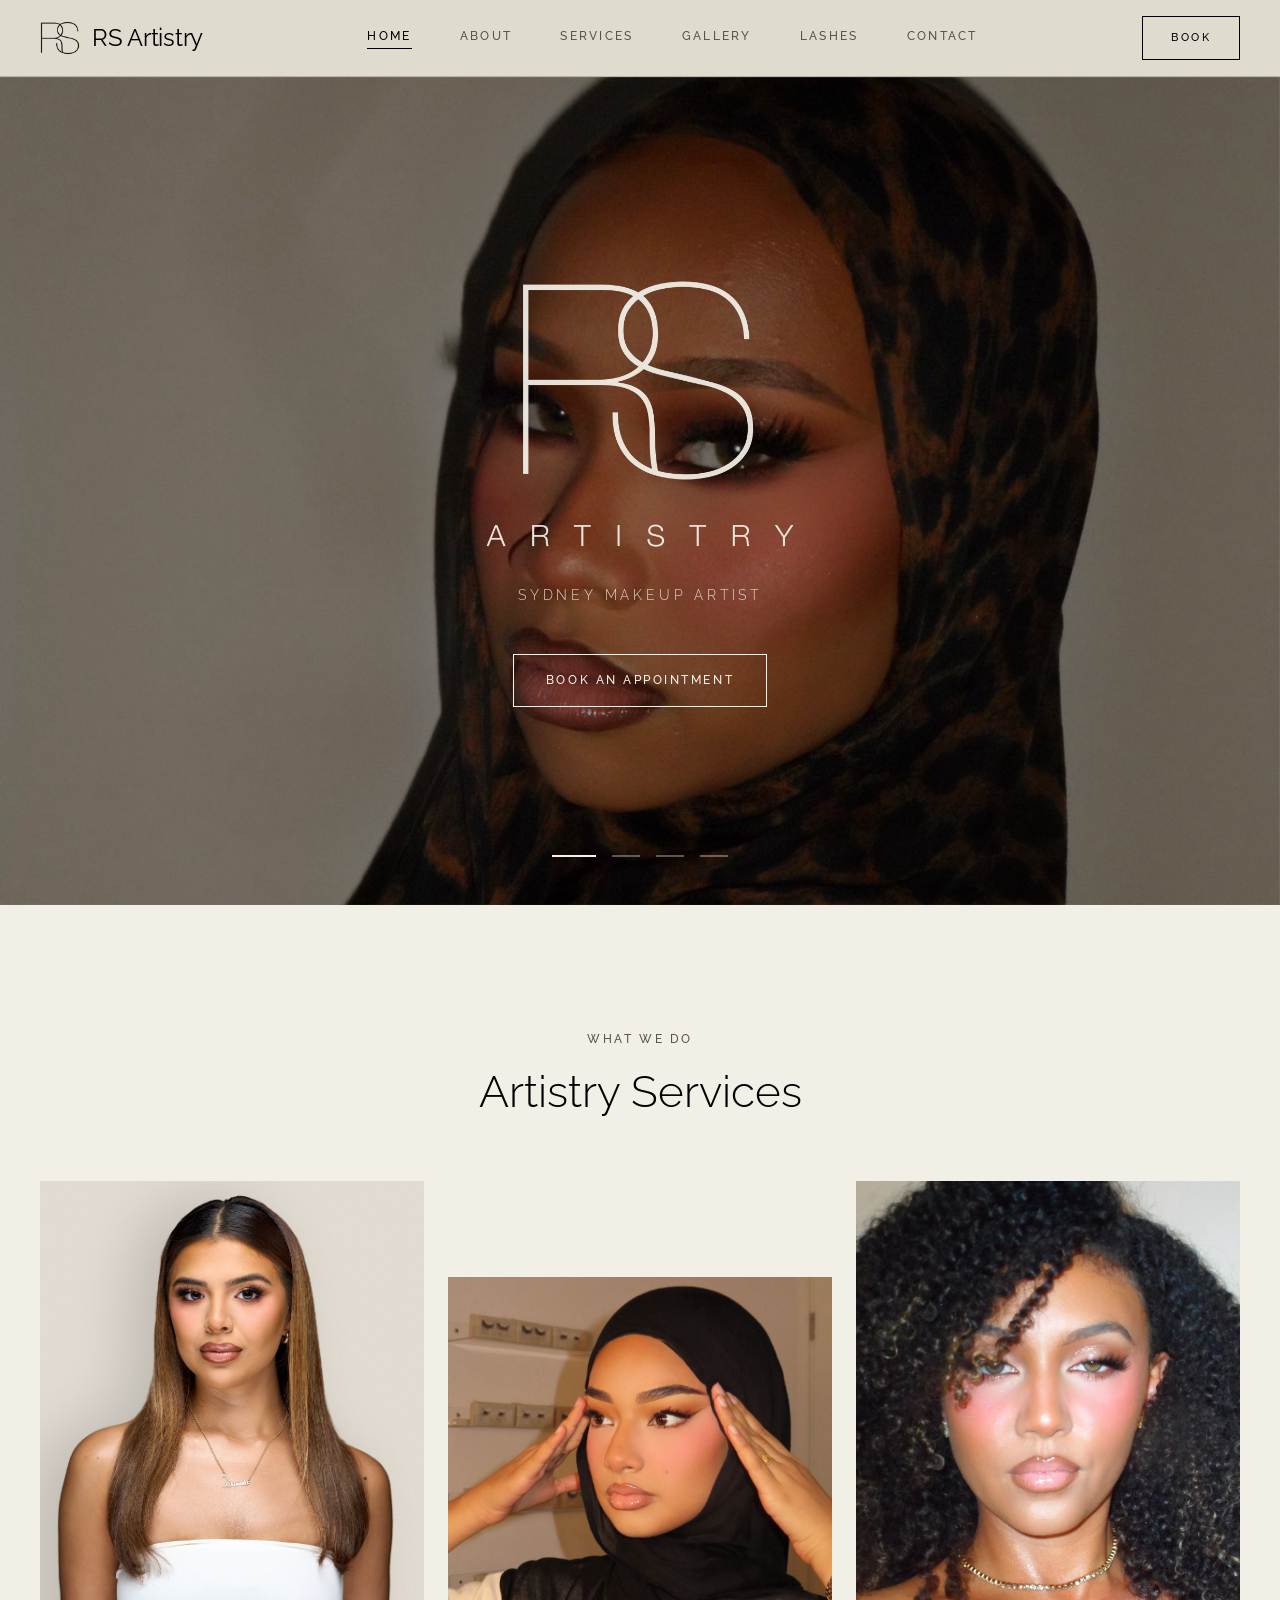
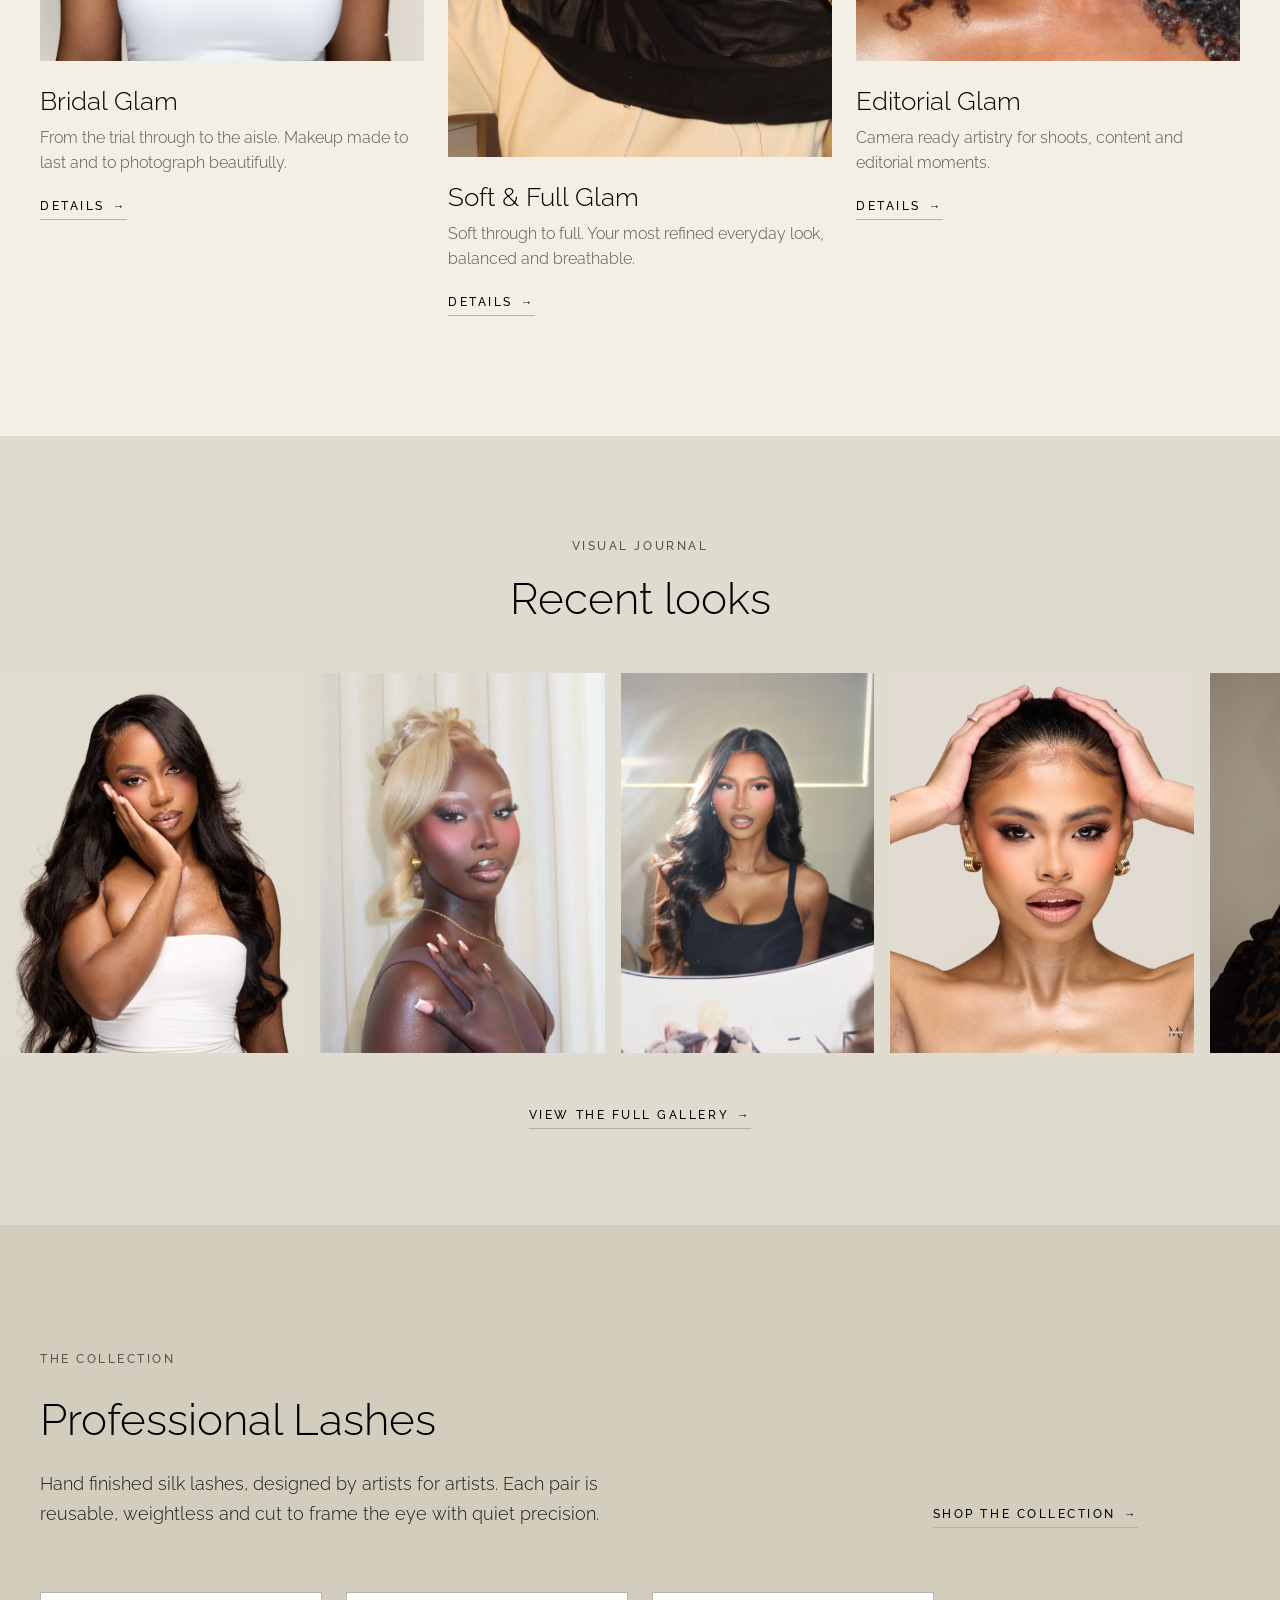
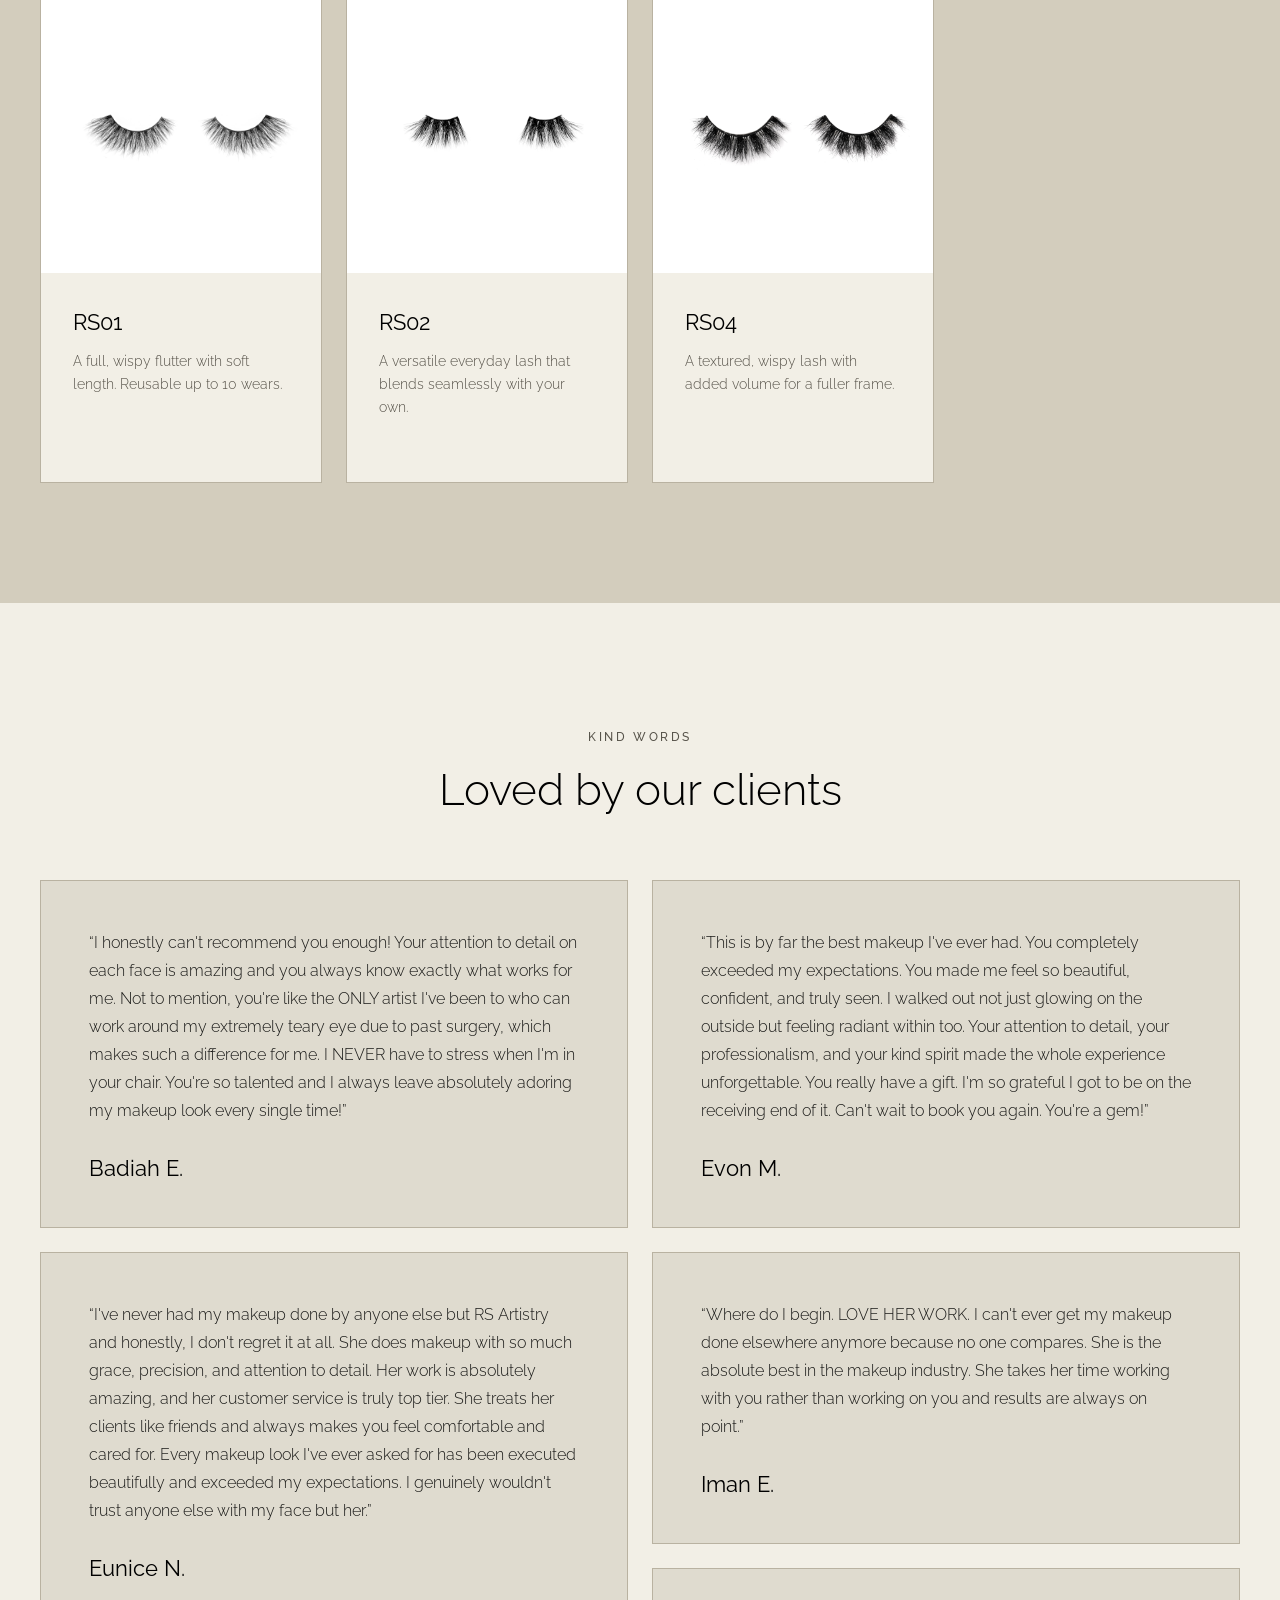
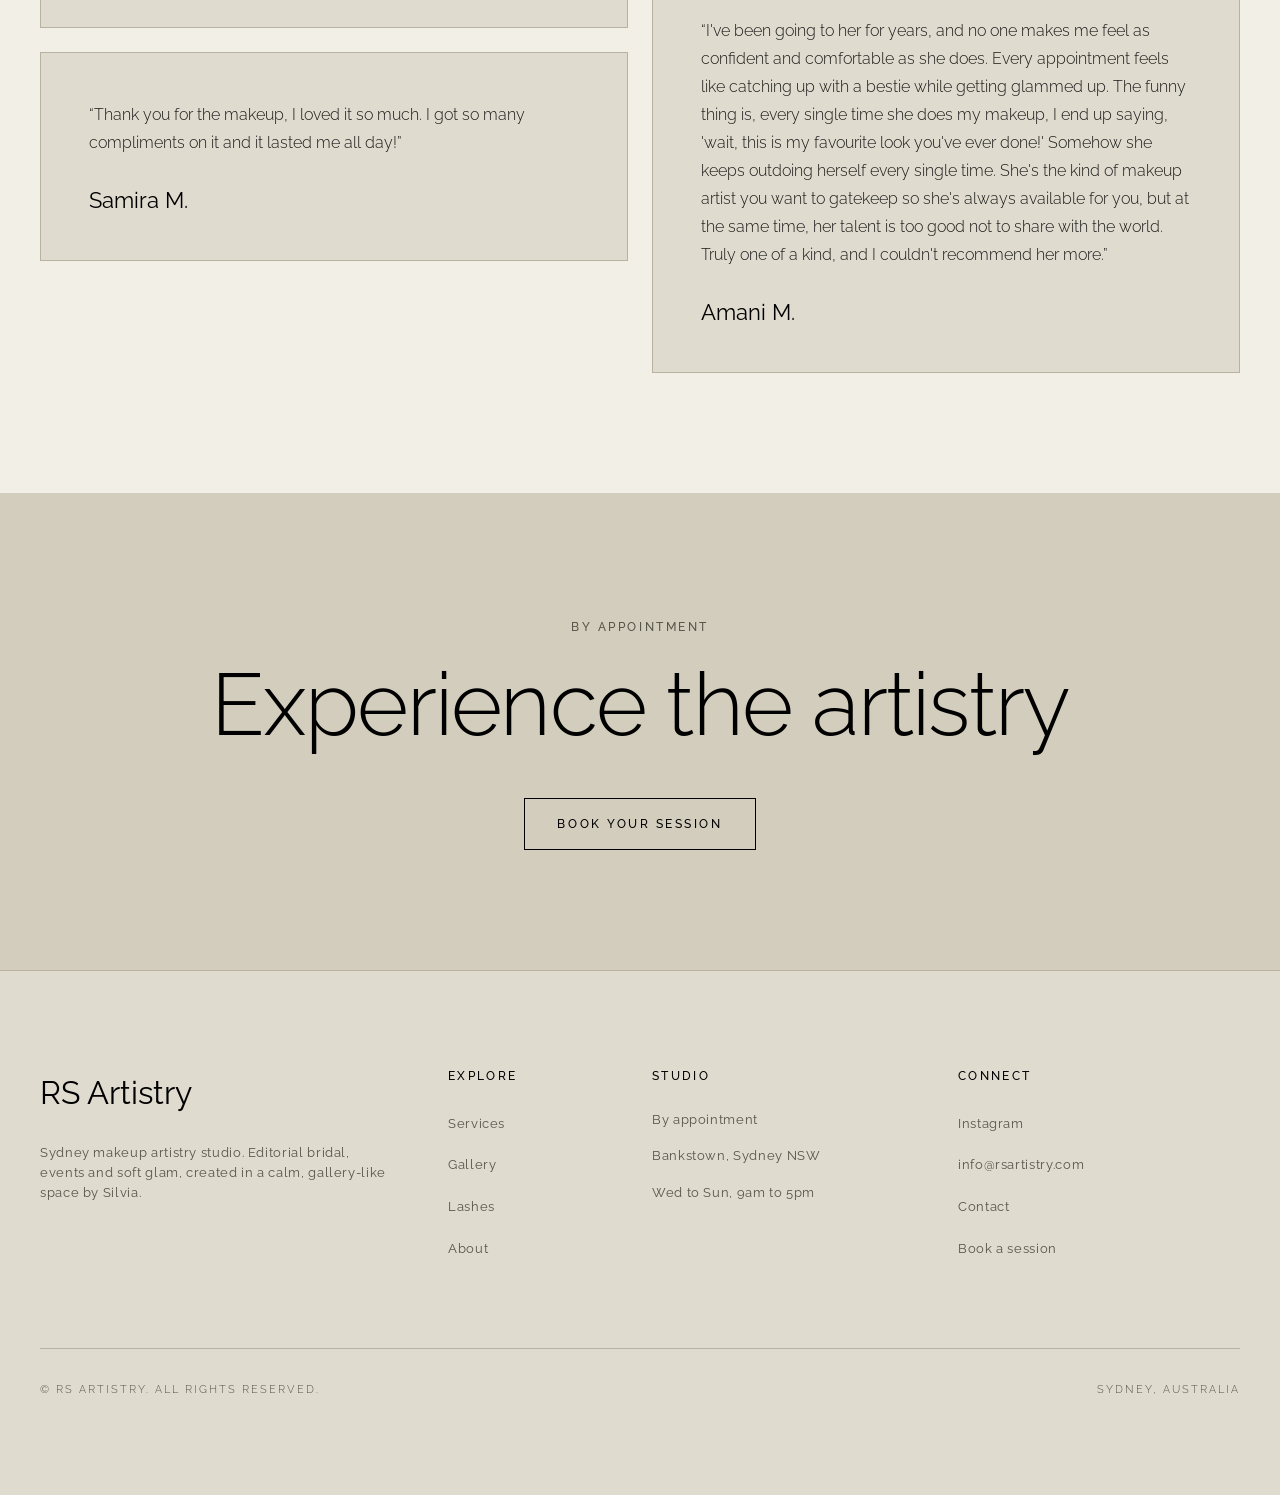
==== commit dab01e80: "Gallery Instagram feed, hero refinements, breakout crop - Add LightWidget "The Feed" section on gall" ====
--- a/index.html
+++ b/index.html
@@ -45,16 +45,15 @@
              alt="Warm sculpted glam with a soft smoky eye and glossy nude lip" fetchpriority="high">
         <img class="hero__slide" src="images/hero-slide-2.jpg" style="object-position: center 22%;"
              alt="Luminous soft glam with sun-kissed blush and a glossy lip" loading="lazy" decoding="async">
-        <img class="hero__slide" src="images/hero-slide-3.jpg" style="object-position: center 20%;"
+        <img class="hero__slide" src="images/hero-slide-3.jpg" style="object-position: center 38%;"
              alt="Shimmering bronzed glam with a soft pink flush and natural curls" loading="lazy" decoding="async">
-        <img class="hero__slide" src="images/hero-slide-4.jpg" style="object-position: center 16%;"
+        <img class="hero__slide" src="images/hero-slide-4.jpg" style="object-position: center 42%;"
              alt="Editorial glam with a sculpted blush and a bold defined eye" loading="lazy" decoding="async">
       </div>
     </div>
     <div class="hero__inner">
-      <p class="eyebrow hero__eyebrow">Sydney Makeup Artist</p>
       <h1 class="hero__title hero__title--logo"><img src="images/rs-wordmark-light.png" alt="RS Artistry" width="1212" height="1052"></h1>
-      <p class="hero__tagline">Intentional Beauty. Timeless Elevation.</p>
+      <p class="hero__tagline">Sydney Makeup Artist</p>
       <a class="btn btn--on-dark" href="book.html">Book an appointment</a>
     </div>
     <div class="hero__dots" id="hero-dots" role="tablist" aria-label="Choose a featured look">
--- a/css/styles.css
+++ b/css/styles.css
@@ -762,7 +762,6 @@
 }
 .hero__slide.is-active {
   opacity: 1;
-  animation: heroZoom 9s var(--ease-soft) both;
 }
 .hero__media::after {
   content: "";
@@ -1237,7 +1236,7 @@
 .breakout img {
   display: block;
   width: 100%;
-  height: clamp(360px, 60vh, 716px);
+  height: clamp(460px, 82vh, 900px);
   object-fit: cover;
 }
 .breakout__note {
@@ -1617,11 +1616,6 @@
 /* ==========================================================================
    10. ANIMATIONS
    ========================================================================== */
-@keyframes heroZoom {
-  from { transform: scale(1); }
-  to   { transform: scale(1.08); }
-}
-
 @keyframes marquee {
   from { transform: translateX(0); }
   to   { transform: translateX(-50%); }
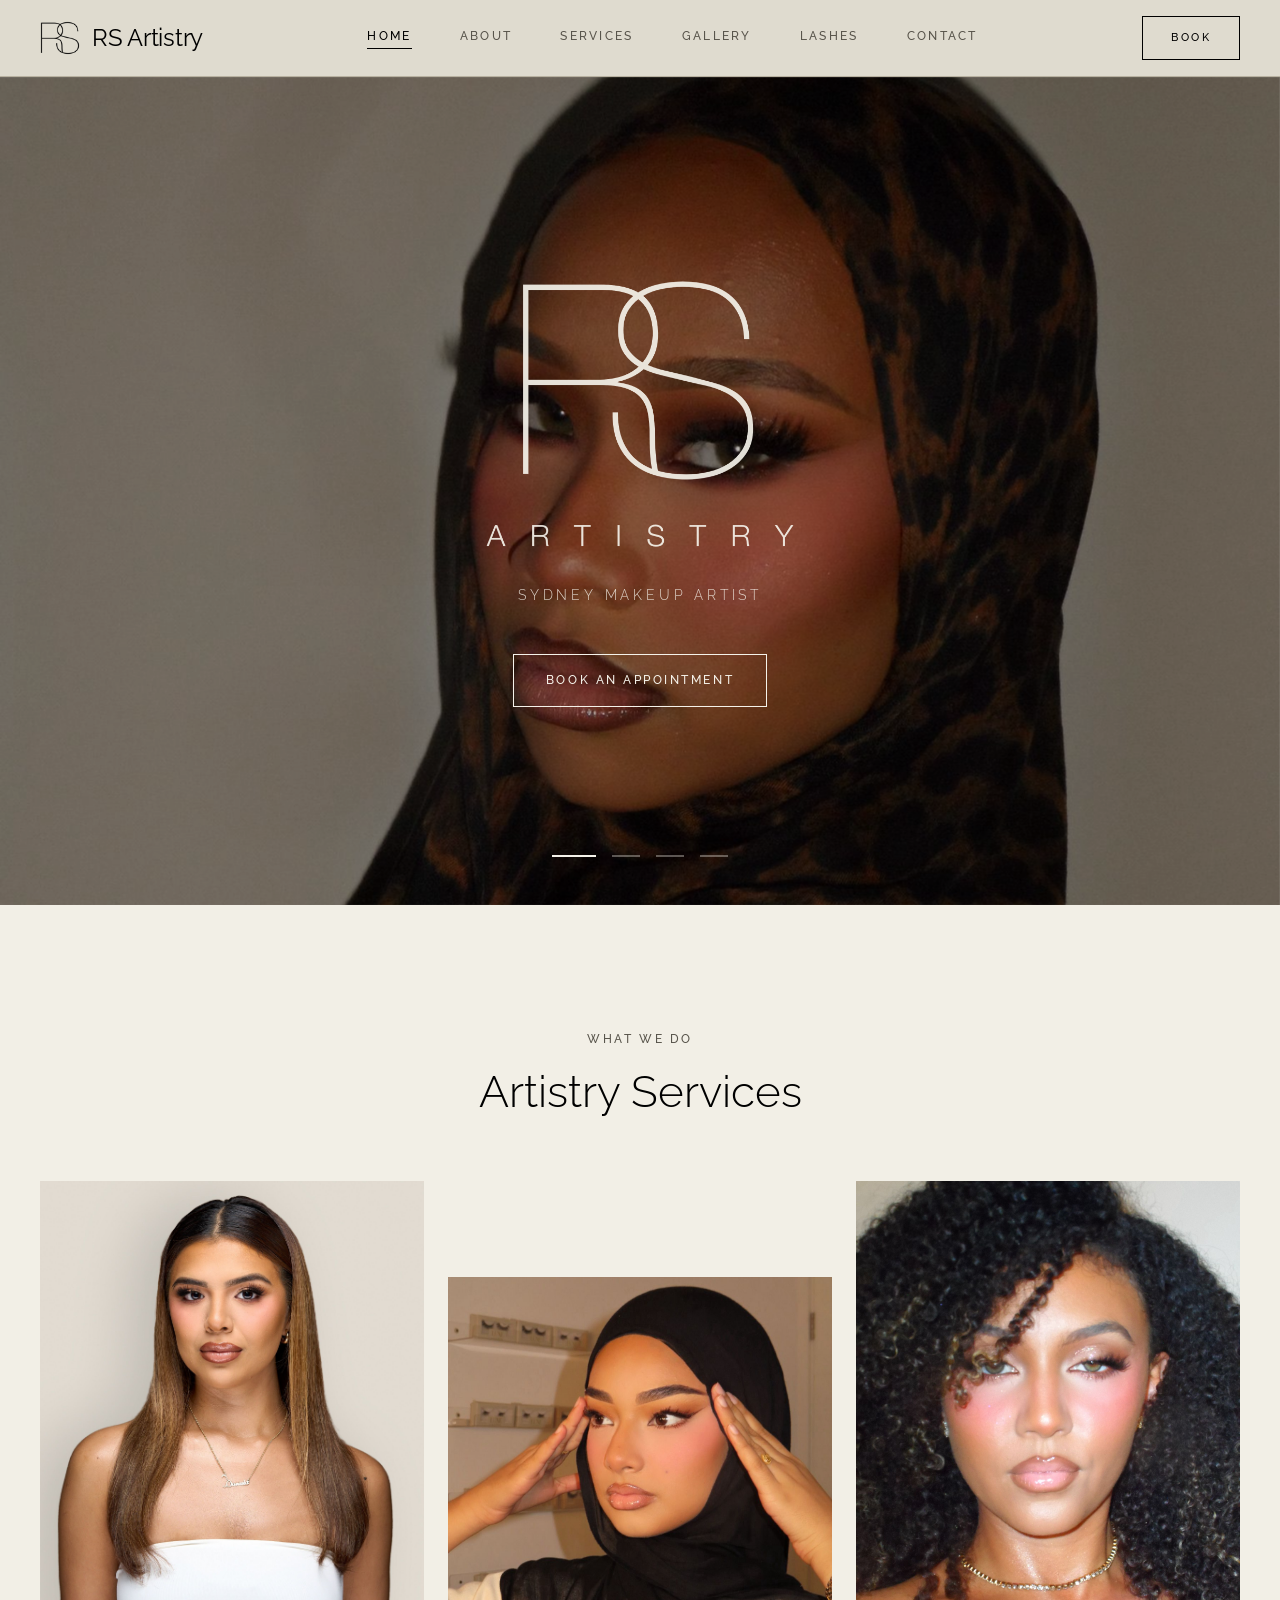
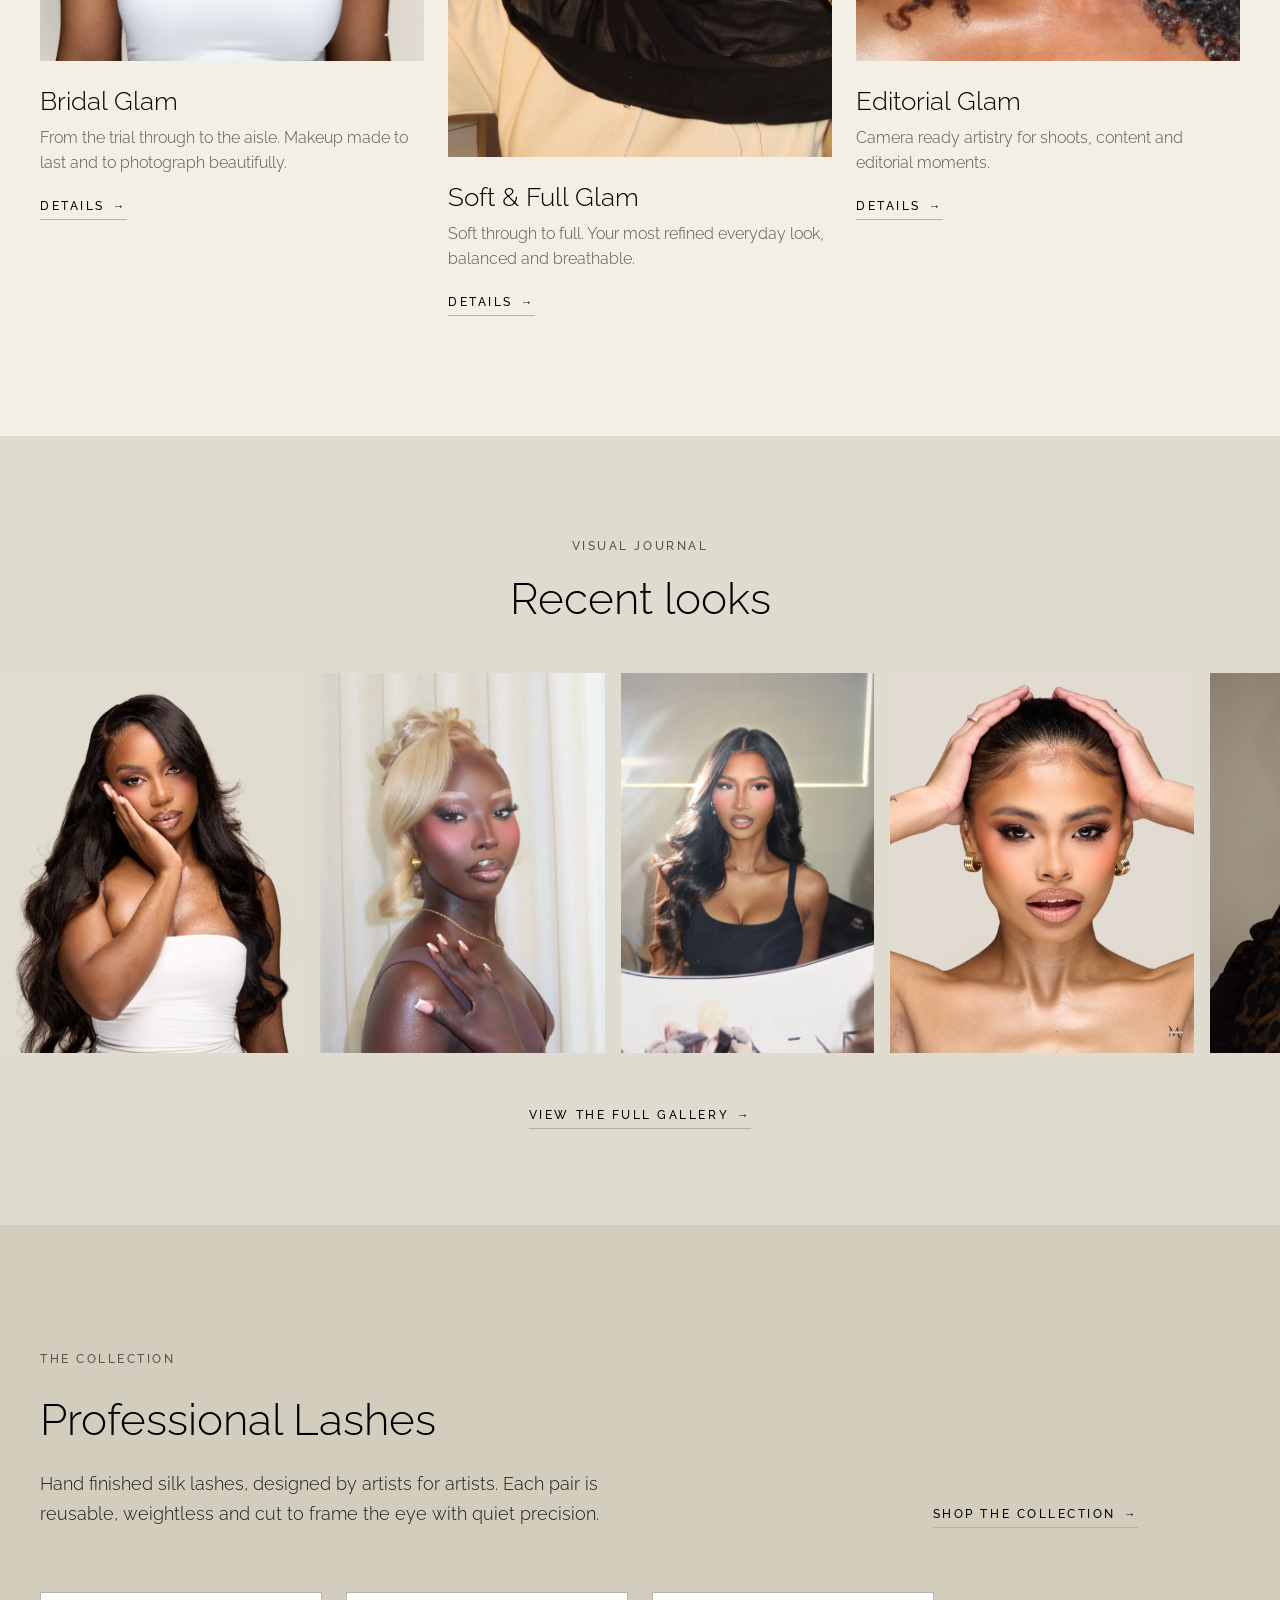
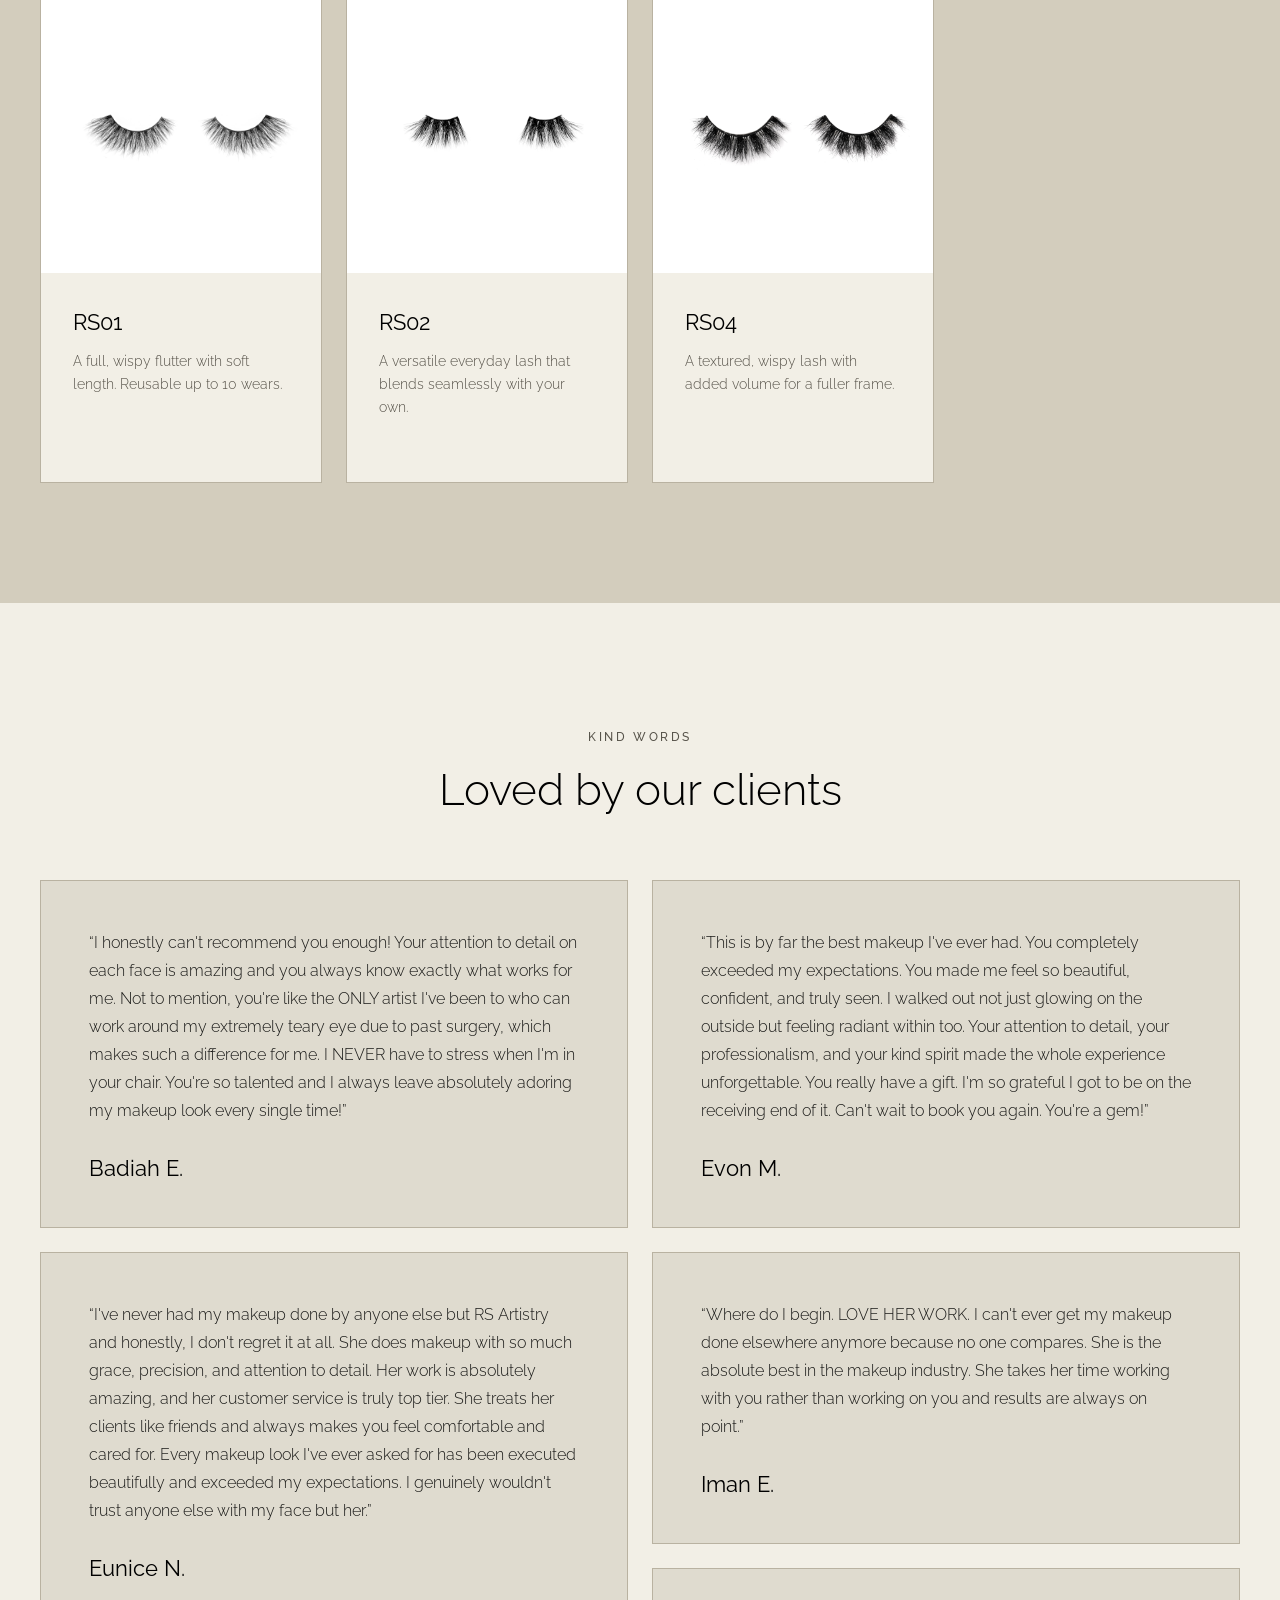
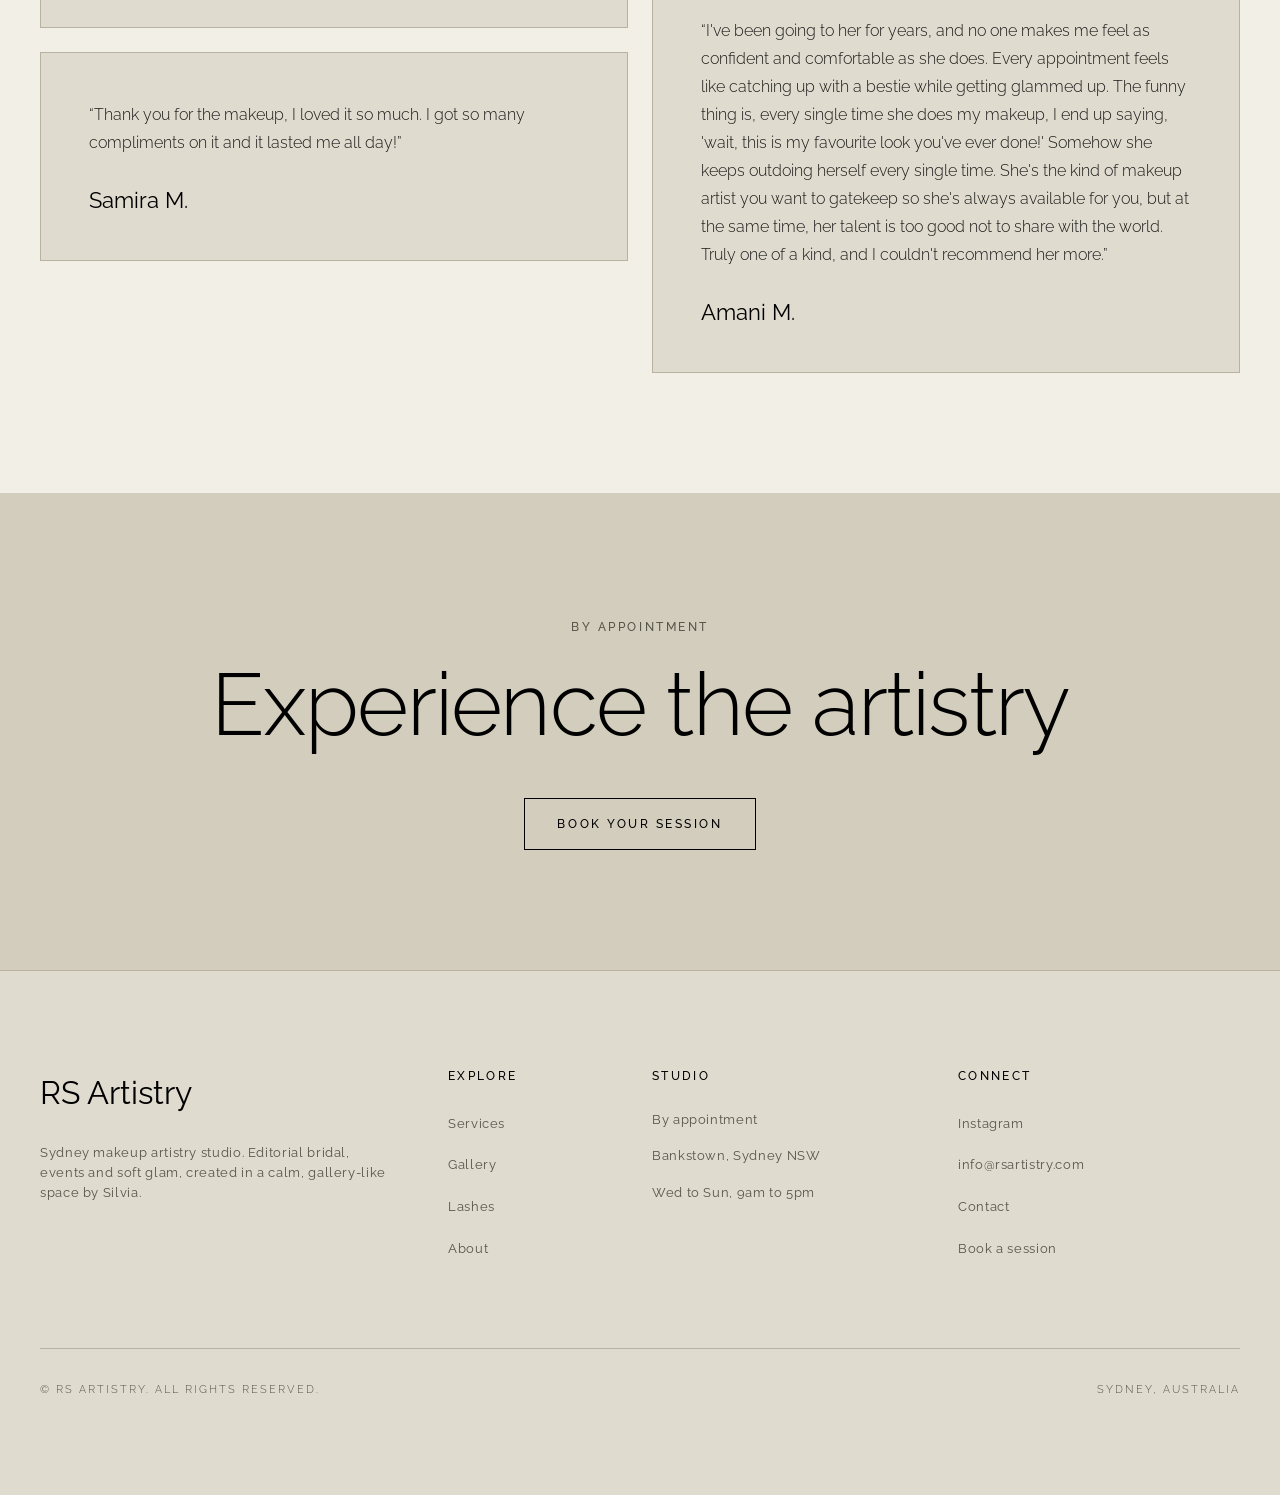
==== commit 5e62b6c1: "Replace hero slide 4 with new centred portrait Swap the off-centre 4th hero slideshow image for a ne" ====
--- a/index.html
+++ b/index.html
@@ -47,8 +47,8 @@
              alt="Luminous soft glam with sun-kissed blush and a glossy lip" loading="lazy" decoding="async">
         <img class="hero__slide" src="images/hero-slide-3.jpg" style="object-position: center 38%;"
              alt="Shimmering bronzed glam with a soft pink flush and natural curls" loading="lazy" decoding="async">
-        <img class="hero__slide" src="images/hero-slide-4.jpg" style="object-position: center 42%;"
-             alt="Editorial glam with a sculpted blush and a bold defined eye" loading="lazy" decoding="async">
+        <img class="hero__slide" src="images/hero-slide-4.jpg" style="object-position: 48% 32%;"
+             alt="Soft pink editorial glam with sculpted blush, defined liner and a glossy nude lip" loading="lazy" decoding="async">
       </div>
     </div>
     <div class="hero__inner">
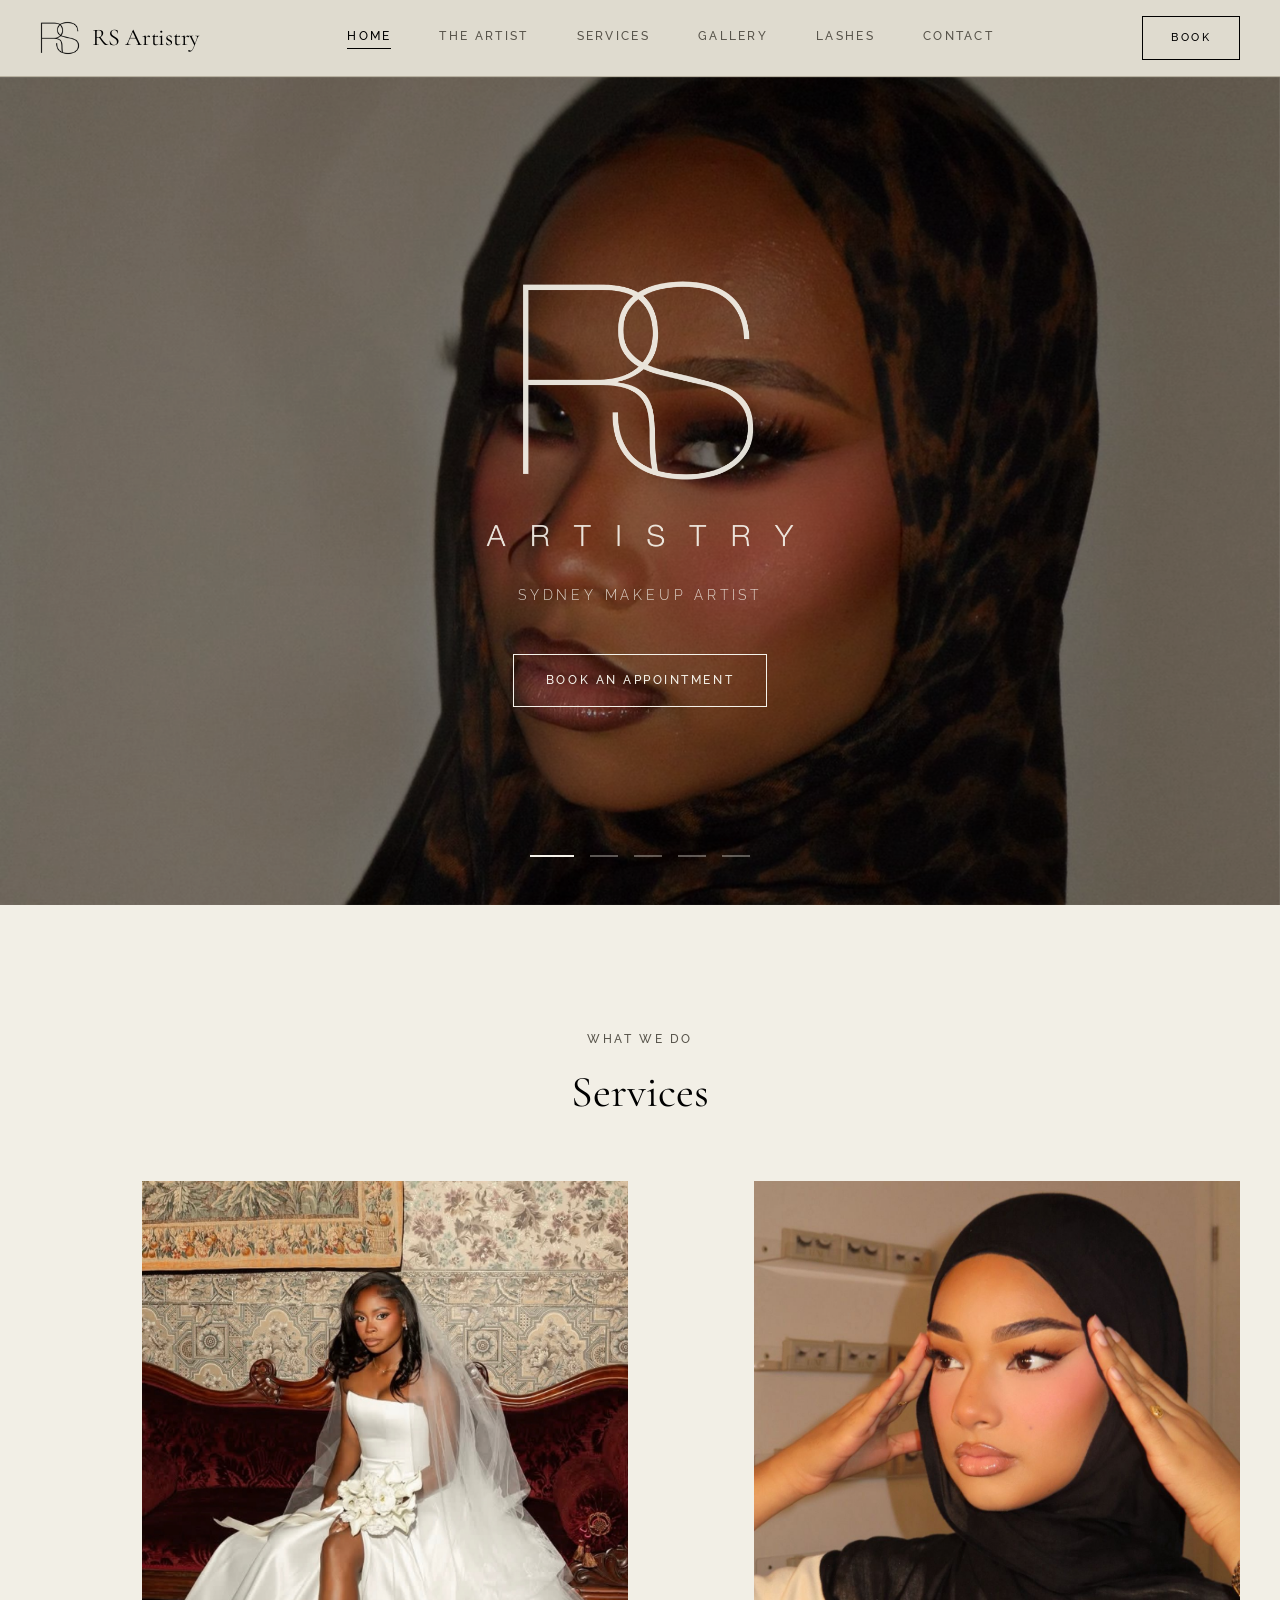
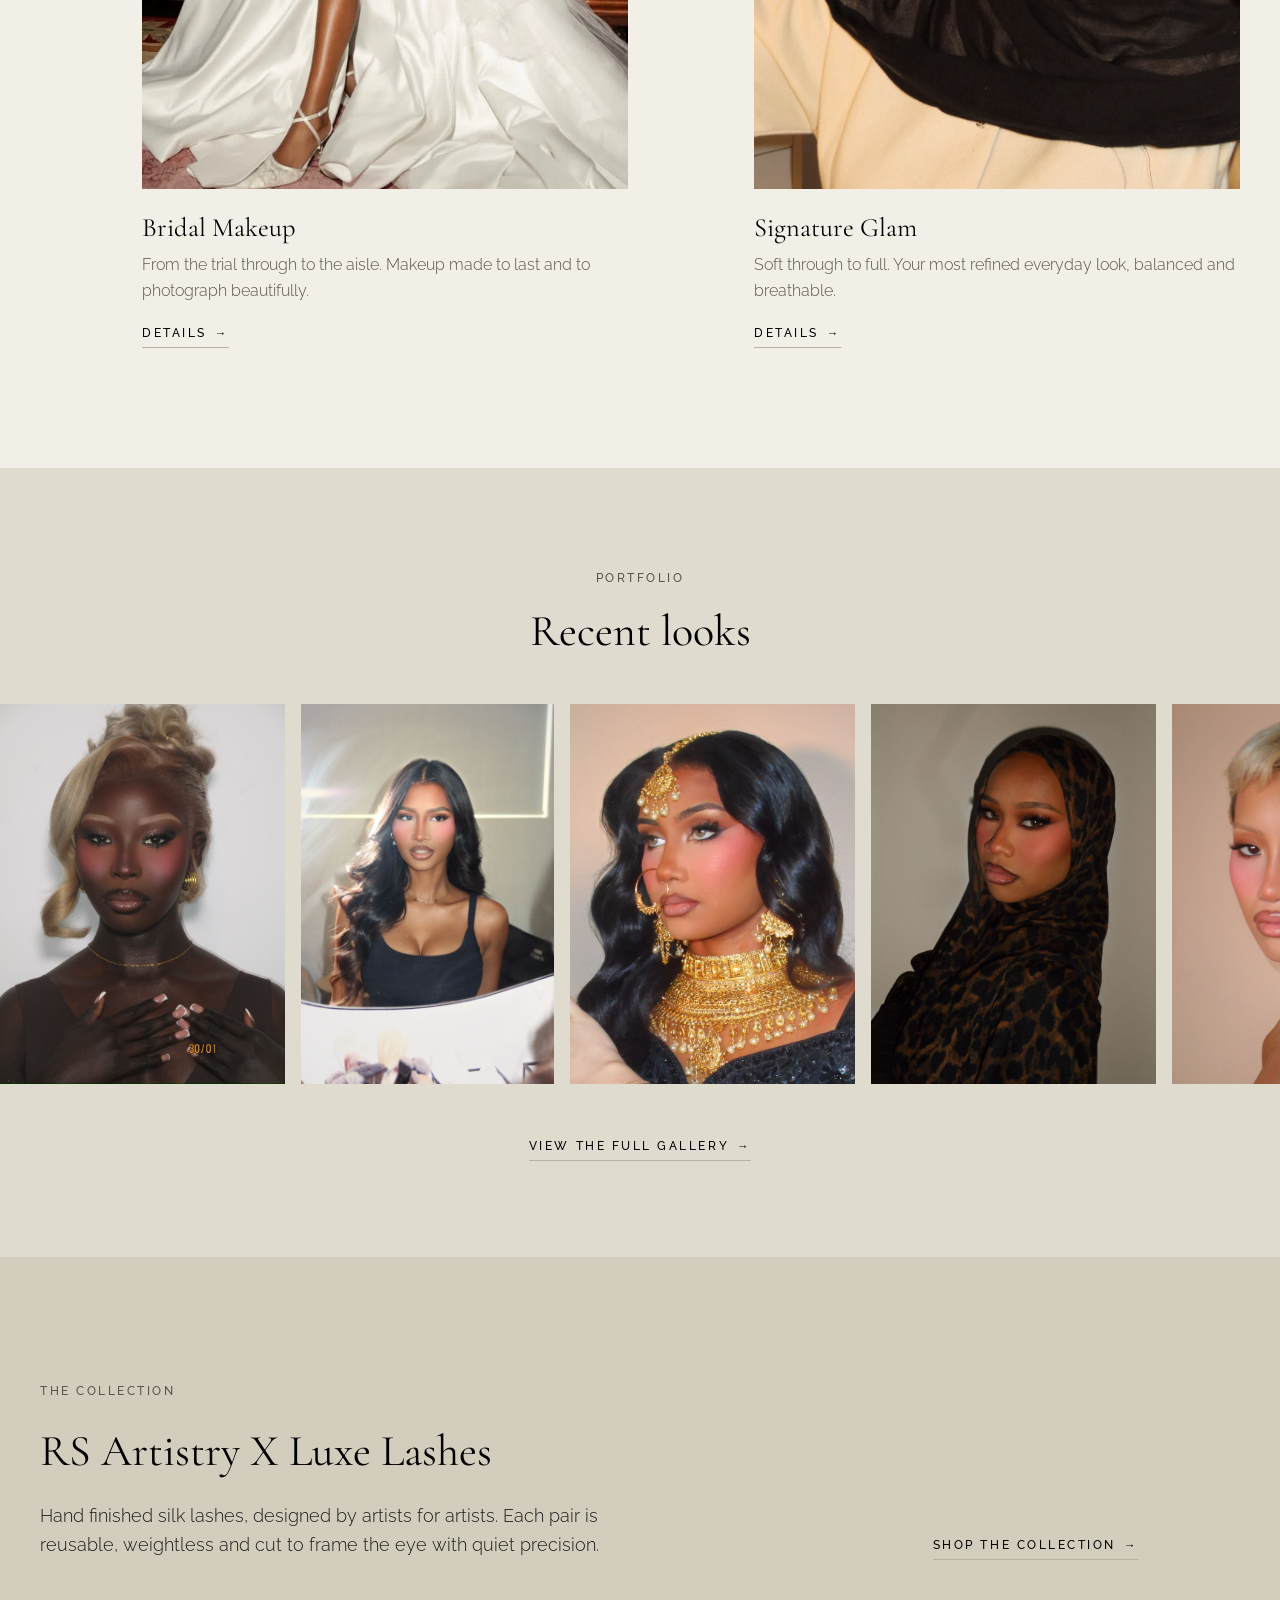
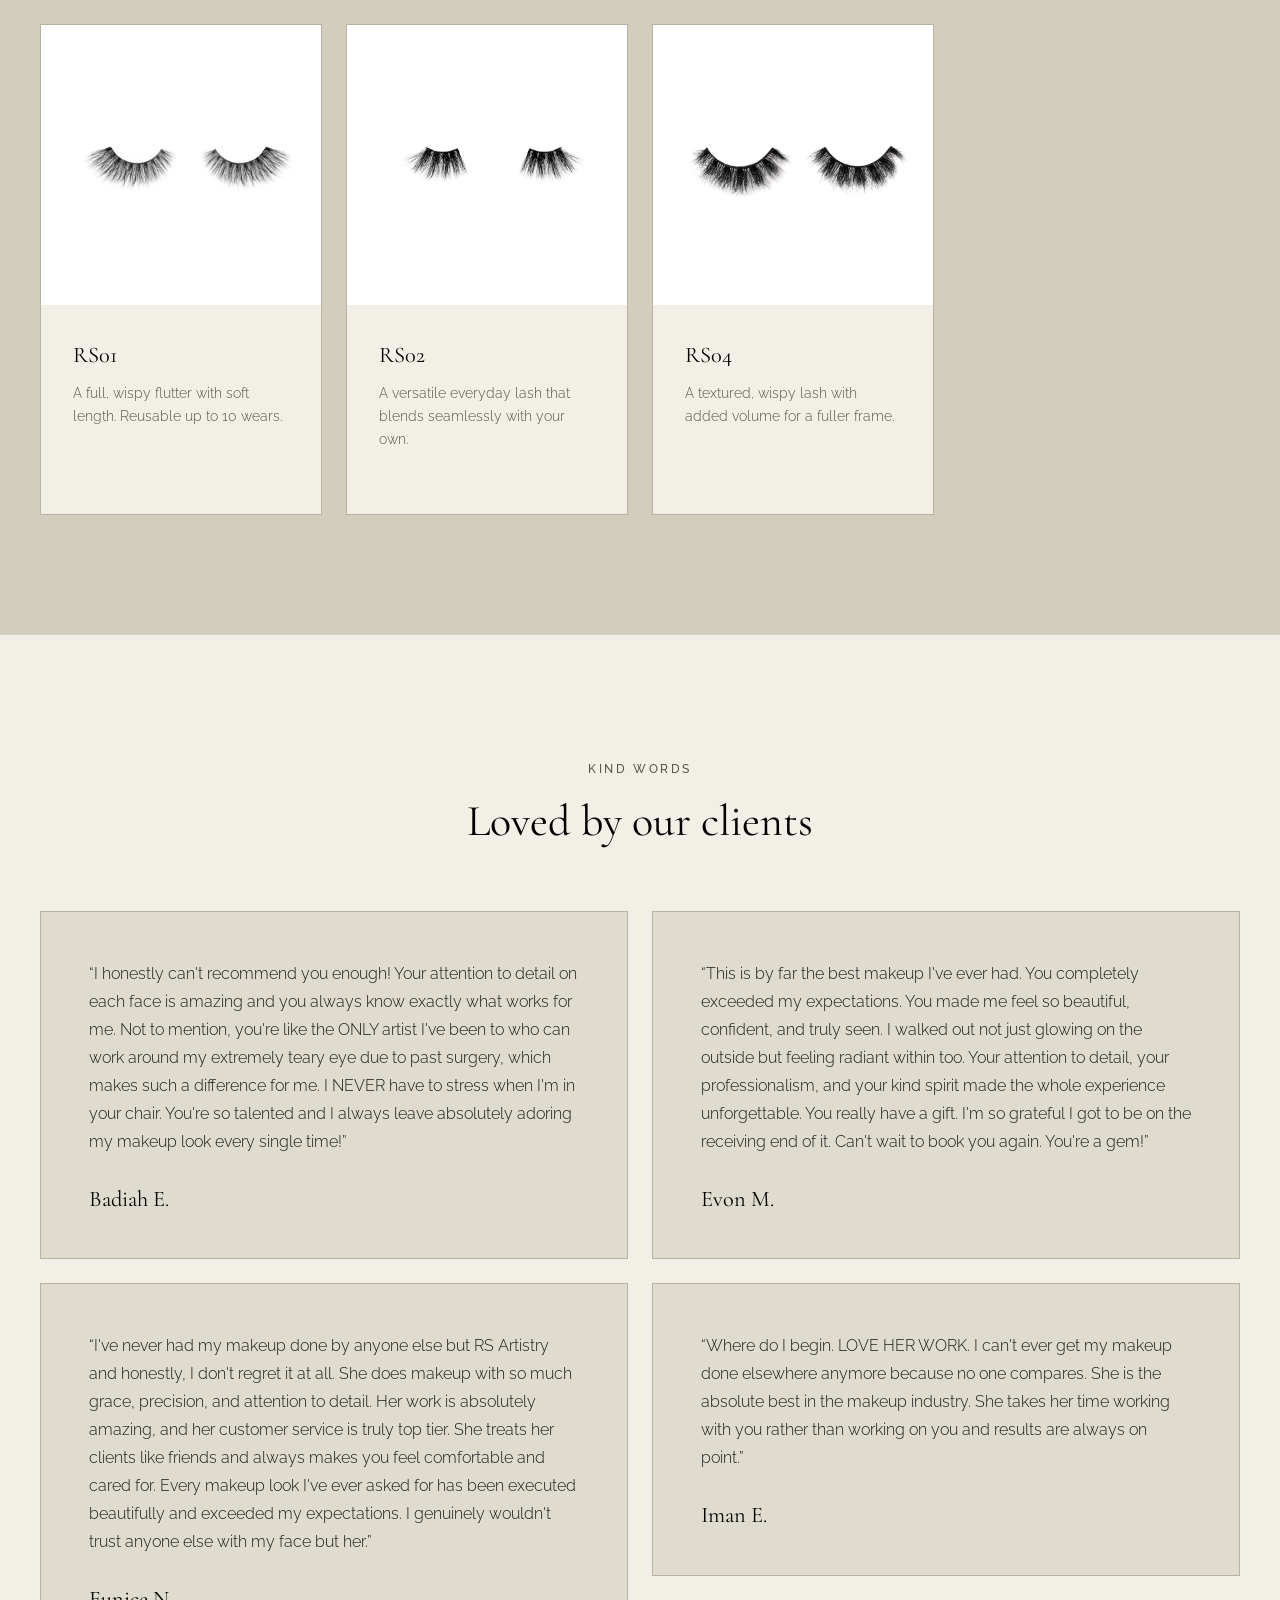
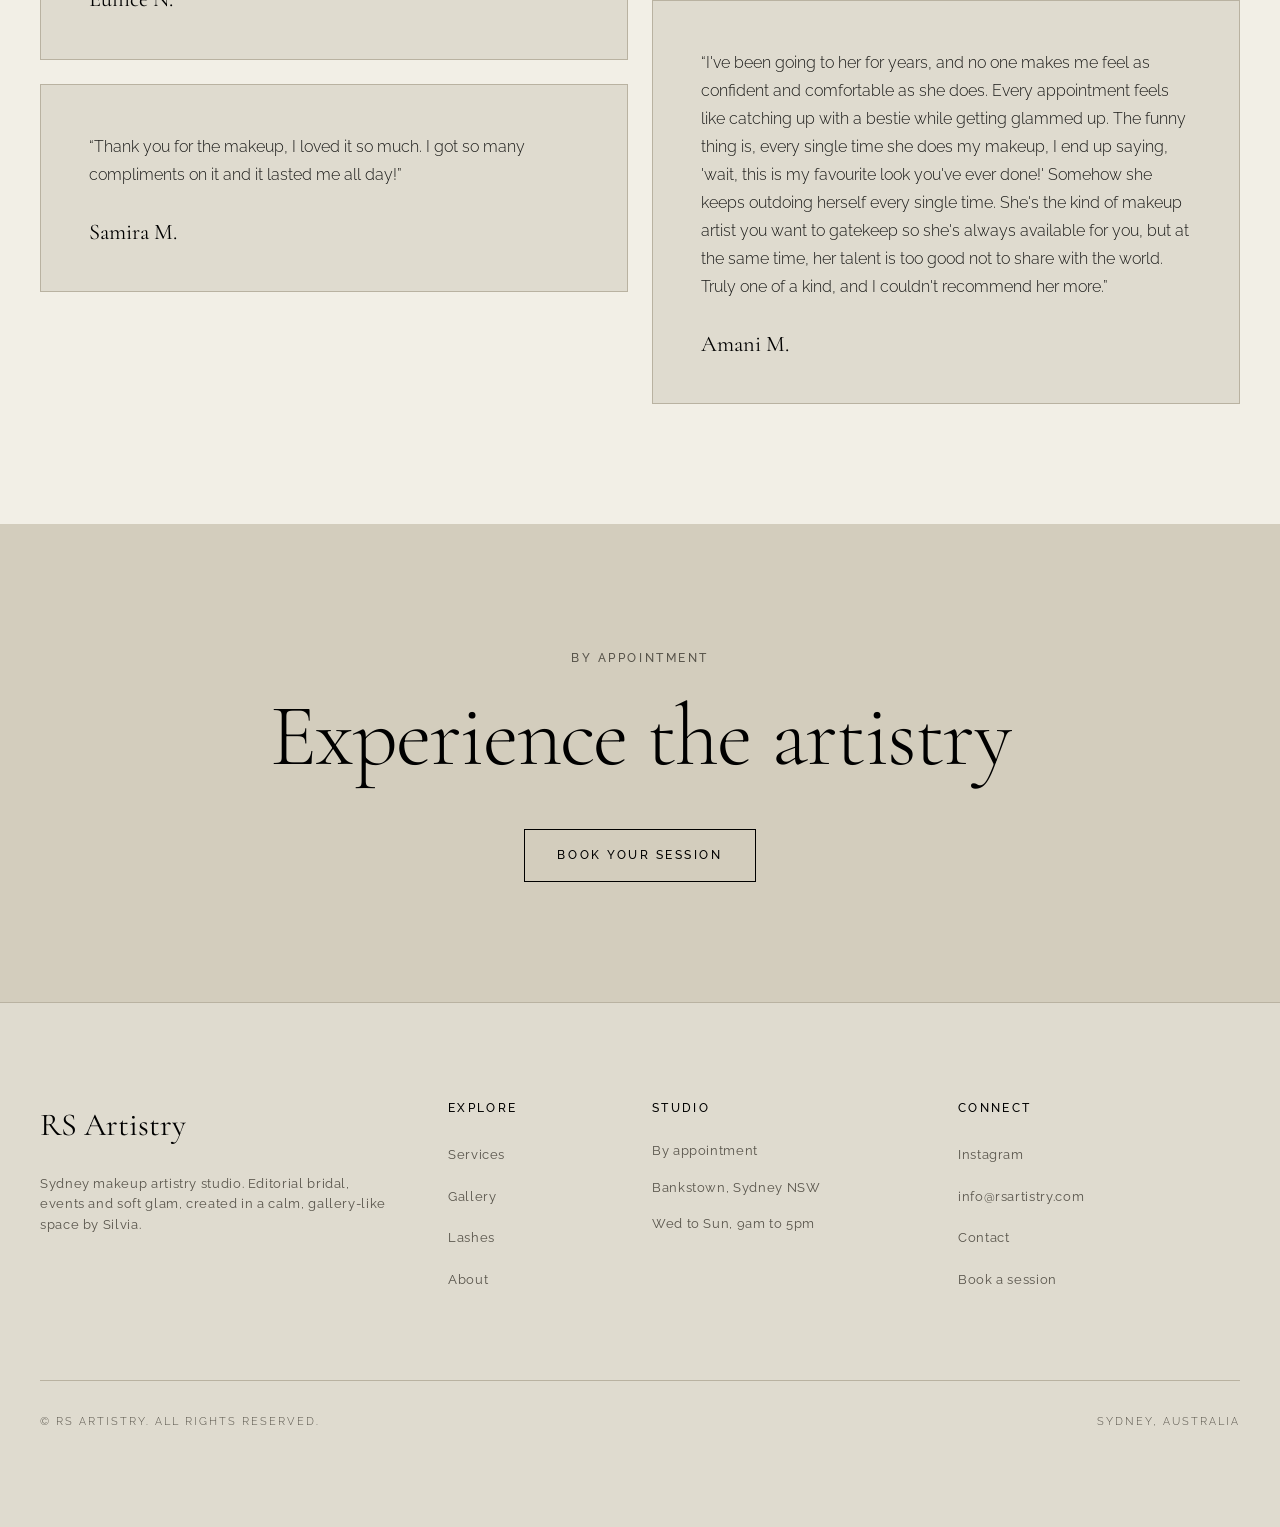
==== commit 4352e807: "Content refresh: hero, lashes banner, portfolio, About, typography - Hero: new slide 4 photo + 5th s" ====
--- a/index.html
+++ b/index.html
@@ -3,14 +3,22 @@
 <head>
 <meta charset="utf-8">
 <meta name="viewport" content="width=device-width, initial-scale=1.0">
-<title>RS Artistry | Sydney Makeup Artistry Studio</title>
+<title>RS Artistry - Sydney Makeup Artist</title>
 <meta name="description" content="RS Artistry is a Sydney makeup artistry studio led by Silvia. Editorial bridal, special events and signature soft glam, created in a calm, gallery-like space.">
 <link rel="icon" type="image/png" href="favicon.png">
 <link rel="apple-touch-icon" href="apple-touch-icon.png">
 <link rel="preconnect" href="https://fonts.googleapis.com">
 <link rel="preconnect" href="https://fonts.gstatic.com" crossorigin>
-<link href="https://fonts.googleapis.com/css2?family=Raleway:ital,wght@0,300;0,400;0,500;1,300;1,400;1,500&display=swap" rel="stylesheet">
+<link href="https://fonts.googleapis.com/css2?family=Cormorant+Garamond:ital,wght@0,300;0,400;0,500;1,300;1,400&family=Raleway:wght@300;400;500&display=swap" rel="stylesheet">
 <link rel="stylesheet" href="css/styles.css?v=2">
+<meta property="og:type" content="website"/>
+<meta property="og:site_name" content="RS Artistry"/>
+<meta property="og:title" content="RS Artistry - Sydney Makeup Artist"/>
+<meta property="og:description" content="Sydney makeup artist. Editorial bridal, signature glam and luxe lashes by Silvia."/>
+<meta property="og:image" content="https://rsartistry.com/images/og-image.jpg"/>
+<meta name="twitter:card" content="summary_large_image"/>
+<meta name="twitter:title" content="RS Artistry - Sydney Makeup Artist"/>
+<meta name="twitter:image" content="https://rsartistry.com/images/og-image.jpg"/>
 </head>
 <body>
 
@@ -20,7 +28,7 @@
     <a class="brand" href="index.html" aria-label="RS Artistry home"><img class="brand-mark" src="images/rs-logo.png" alt="" width="496" height="424"><span class="brand-word">RS Artistry</span></a>
     <nav class="nav" id="primary-nav" aria-label="Primary">
       <a class="nav-link is-active" href="index.html" aria-current="page">Home</a>
-      <a class="nav-link" href="about.html">About</a>
+      <a class="nav-link" href="about.html">The Artist</a>
       <a class="nav-link" href="services.html">Services</a>
       <a class="nav-link" href="gallery.html">Gallery</a>
       <a class="nav-link" href="lashes.html">Lashes</a>
@@ -47,8 +55,10 @@
              alt="Luminous soft glam with sun-kissed blush and a glossy lip" loading="lazy" decoding="async">
         <img class="hero__slide" src="images/hero-slide-3.jpg" style="object-position: center 38%;"
              alt="Shimmering bronzed glam with a soft pink flush and natural curls" loading="lazy" decoding="async">
-        <img class="hero__slide" src="images/hero-slide-4.jpg" style="object-position: 48% 32%;"
-             alt="Soft pink editorial glam with sculpted blush, defined liner and a glossy nude lip" loading="lazy" decoding="async">
+        <img class="hero__slide" src="images/hero-slide-4.jpg" style="object-position: center 42%;"
+             alt="Editorial glam with a sculpted blush and a bold defined eye" loading="lazy" decoding="async">
+        <img class="hero__slide" src="images/hero-slide-5.jpg" style="object-position: center 46%;"
+             alt="Editorial glam with deep berry lips and a glossy red-toned updo" loading="lazy" decoding="async">
       </div>
     </div>
     <div class="hero__inner">
@@ -61,6 +71,7 @@
       <button class="hero__dot" type="button" role="tab" aria-selected="false" aria-label="Look 2"></button>
       <button class="hero__dot" type="button" role="tab" aria-selected="false" aria-label="Look 3"></button>
       <button class="hero__dot" type="button" role="tab" aria-selected="false" aria-label="Look 4"></button>
+      <button class="hero__dot" type="button" role="tab" aria-selected="false" aria-label="Look 5"></button>
     </div>
   </section>
 
@@ -69,36 +80,27 @@
     <div class="container">
       <div class="text-center mb-6 reveal">
         <p class="eyebrow">What we do</p>
-        <h2 class="headline mt-2">Artistry Services</h2>
+        <h2 class="headline mt-2">Services</h2>
       </div>
       <div class="grid12">
-        <a class="feature-card col-4 reveal" href="services.html">
+        <a class="feature-card col-5 start-2 reveal" href="services.html">
           <div class="frame ratio-4x5">
             <img src="images/service-bridal.jpg" loading="lazy" decoding="async"
-                 alt="Soft, radiant bridal makeup in an airy studio">
-          </div>
-          <h3 class="subhead">Bridal Glam</h3>
+                 alt="Bride in a white gown and veil with soft, radiant bridal makeup">
+          </div>
+          <h3 class="subhead">Bridal Makeup</h3>
           <p>From the trial through to the aisle. Makeup made to last and to photograph beautifully.</p>
           <span class="link-line">Details <span class="arrow">&rarr;</span></span>
         </a>
-        <a class="feature-card col-4 offset-down reveal" href="services.html">
+        <a class="feature-card col-5 start-8 reveal" href="services.html">
           <div class="frame ratio-4x5">
             <img src="images/service-softglam.jpg" loading="lazy" decoding="async"
-                 alt="Glowing soft glam makeup in warm neutral tones">
-          </div>
-          <h3 class="subhead">Soft &amp; Full Glam</h3>
+                 alt="Glowing signature glam makeup in warm neutral tones">
+          </div>
+          <h3 class="subhead">Signature Glam</h3>
           <p>Soft through to full. Your most refined everyday look, balanced and breathable.</p>
           <span class="link-line">Details <span class="arrow">&rarr;</span></span>
         </a>
-        <a class="feature-card col-4 reveal" href="services.html">
-          <div class="frame ratio-4x5">
-            <img src="images/service-events.jpg" style="object-position: center 28%;" loading="lazy" decoding="async"
-                 alt="Detailed editorial glam look with a luminous finish">
-          </div>
-          <h3 class="subhead">Editorial Glam</h3>
-          <p>Camera ready artistry for shoots, content and editorial moments.</p>
-          <span class="link-line">Details <span class="arrow">&rarr;</span></span>
-        </a>
       </div>
     </div>
   </section>
@@ -106,23 +108,25 @@
   <!-- ===================== GALLERY TEASER STRIP ===================== -->
   <section class="section--tight">
     <div class="container text-center mb-5 reveal">
-      <p class="eyebrow">Visual journal</p>
+      <p class="eyebrow">Portfolio</p>
       <h2 class="headline mt-2">Recent looks</h2>
     </div>
     <div class="strip" aria-label="A moving strip of recent looks. Select any image to open the full gallery.">
       <div class="strip__track">
         <!-- First set -->
-        <a class="strip__item" href="gallery.html"><img src="images/gallery/look-07.jpg" width="1406" height="1758" loading="lazy" decoding="async" alt="Soft bridal glam with loose waves"></a>
-        <a class="strip__item" href="gallery.html"><img src="images/gallery/look-03.jpg" width="1080" height="1620" loading="lazy" decoding="async" alt="Editorial glam with a shimmering smoky eye"></a>
+        <a class="strip__item" href="gallery.html"><img src="images/gallery/look-09.jpg" width="1536" height="2048" loading="lazy" decoding="async" alt="Editorial glam with a smoky eye and blonde updo"></a>
         <a class="strip__item" href="gallery.html"><img src="images/gallery/look-04.jpg" width="1080" height="1620" loading="lazy" decoding="async" alt="Luminous soft glam with warm blush"></a>
-        <a class="strip__item" href="gallery.html"><img src="images/gallery/look-08.jpg" width="1638" height="2048" loading="lazy" decoding="async" alt="Studio beauty portrait with sculpted glam"></a>
+        <a class="strip__item" href="gallery.html"><img src="images/gallery/look-10.jpg" width="1536" height="2048" loading="lazy" decoding="async" alt="Bridal glam with gold jewellery and a soft smoky eye"></a>
         <a class="strip__item" href="gallery.html"><img src="images/gallery/look-02.jpg" width="1536" height="2048" loading="lazy" decoding="async" alt="Warm smoky eye framed by a printed hijab"></a>
+        <a class="strip__item" href="gallery.html"><img src="images/gallery/look-11.jpg" width="1536" height="2048" loading="lazy" decoding="async" alt="Soft glam with a blonde pixie and pink blush"></a>
+        <a class="strip__item" href="gallery.html"><img src="images/gallery/look-12.jpg" width="1536" height="2048" loading="lazy" decoding="async" alt="Radiant glam with natural curls and a pink flush"></a>
         <!-- Duplicate set for the seamless loop -->
-        <a class="strip__item" href="gallery.html" aria-hidden="true" tabindex="-1"><img src="images/gallery/look-07.jpg" width="1406" height="1758" alt="" loading="lazy" decoding="async"></a>
-        <a class="strip__item" href="gallery.html" aria-hidden="true" tabindex="-1"><img src="images/gallery/look-03.jpg" width="1080" height="1620" alt="" loading="lazy" decoding="async"></a>
+        <a class="strip__item" href="gallery.html" aria-hidden="true" tabindex="-1"><img src="images/gallery/look-09.jpg" width="1536" height="2048" alt="" loading="lazy" decoding="async"></a>
         <a class="strip__item" href="gallery.html" aria-hidden="true" tabindex="-1"><img src="images/gallery/look-04.jpg" width="1080" height="1620" alt="" loading="lazy" decoding="async"></a>
-        <a class="strip__item" href="gallery.html" aria-hidden="true" tabindex="-1"><img src="images/gallery/look-08.jpg" width="1638" height="2048" alt="" loading="lazy" decoding="async"></a>
+        <a class="strip__item" href="gallery.html" aria-hidden="true" tabindex="-1"><img src="images/gallery/look-10.jpg" width="1536" height="2048" alt="" loading="lazy" decoding="async"></a>
         <a class="strip__item" href="gallery.html" aria-hidden="true" tabindex="-1"><img src="images/gallery/look-02.jpg" width="1536" height="2048" alt="" loading="lazy" decoding="async"></a>
+        <a class="strip__item" href="gallery.html" aria-hidden="true" tabindex="-1"><img src="images/gallery/look-11.jpg" width="1536" height="2048" alt="" loading="lazy" decoding="async"></a>
+        <a class="strip__item" href="gallery.html" aria-hidden="true" tabindex="-1"><img src="images/gallery/look-12.jpg" width="1536" height="2048" alt="" loading="lazy" decoding="async"></a>
       </div>
     </div>
     <div class="container text-center mt-5">
@@ -136,7 +140,7 @@
       <div class="grid12 reveal" style="align-items:end">
         <div class="col-7 stack">
           <p class="eyebrow">The collection</p>
-          <h2 class="headline">Professional Lashes</h2>
+          <h2 class="headline">RS Artistry X Luxe Lashes</h2>
           <p class="lead maxw-md">Hand finished silk lashes, designed by artists for artists. Each pair is reusable, weightless and cut to frame the eye with quiet precision.</p>
         </div>
         <div class="col-4 start-8" style="text-align:right">
--- a/css/styles.css
+++ b/css/styles.css
@@ -38,7 +38,7 @@
   --overlay: rgba(0, 0, 0, 0.28);
 
   /* Type families */
-  --font-display: "Raleway", "Helvetica Neue", Arial, sans-serif;
+  --font-display: "Cormorant Garamond", Georgia, "Times New Roman", serif;
   --font-body: "Raleway", "Helvetica Neue", Arial, sans-serif;
 
   /* Spacing scale (8px base) */
@@ -133,7 +133,7 @@
 
 .headline {
   font-family: var(--font-display);
-  font-weight: 300;
+  font-weight: 400;
   font-size: clamp(2rem, 4vw, 2.75rem);
   line-height: 1.15;
   color: var(--ink);
@@ -141,7 +141,7 @@
 
 .subhead {
   font-family: var(--font-display);
-  font-weight: 300;
+  font-weight: 400;
   font-size: clamp(1.4rem, 2.2vw, 1.65rem);
   line-height: 1.2;
   color: var(--ink);
@@ -1032,6 +1032,10 @@
   justify-content: center;
   text-align: center;
 }
+/* Slim banner variant (e.g. lashes page) */
+.mono-hero--slim { height: clamp(300px, 44vh, 420px); }
+.mono-hero--slim .mono-hero__title { font-size: clamp(2.25rem, 6vw, 3.4rem); }
+.mono-hero--slim .mono-hero__eyebrow { margin-bottom: var(--space-2); }
 .mono-hero__media { position: absolute; inset: 0; z-index: 0; }
 .mono-hero__media img { width: 100%; height: 100%; object-fit: cover; }
 .mono-hero__media::after {
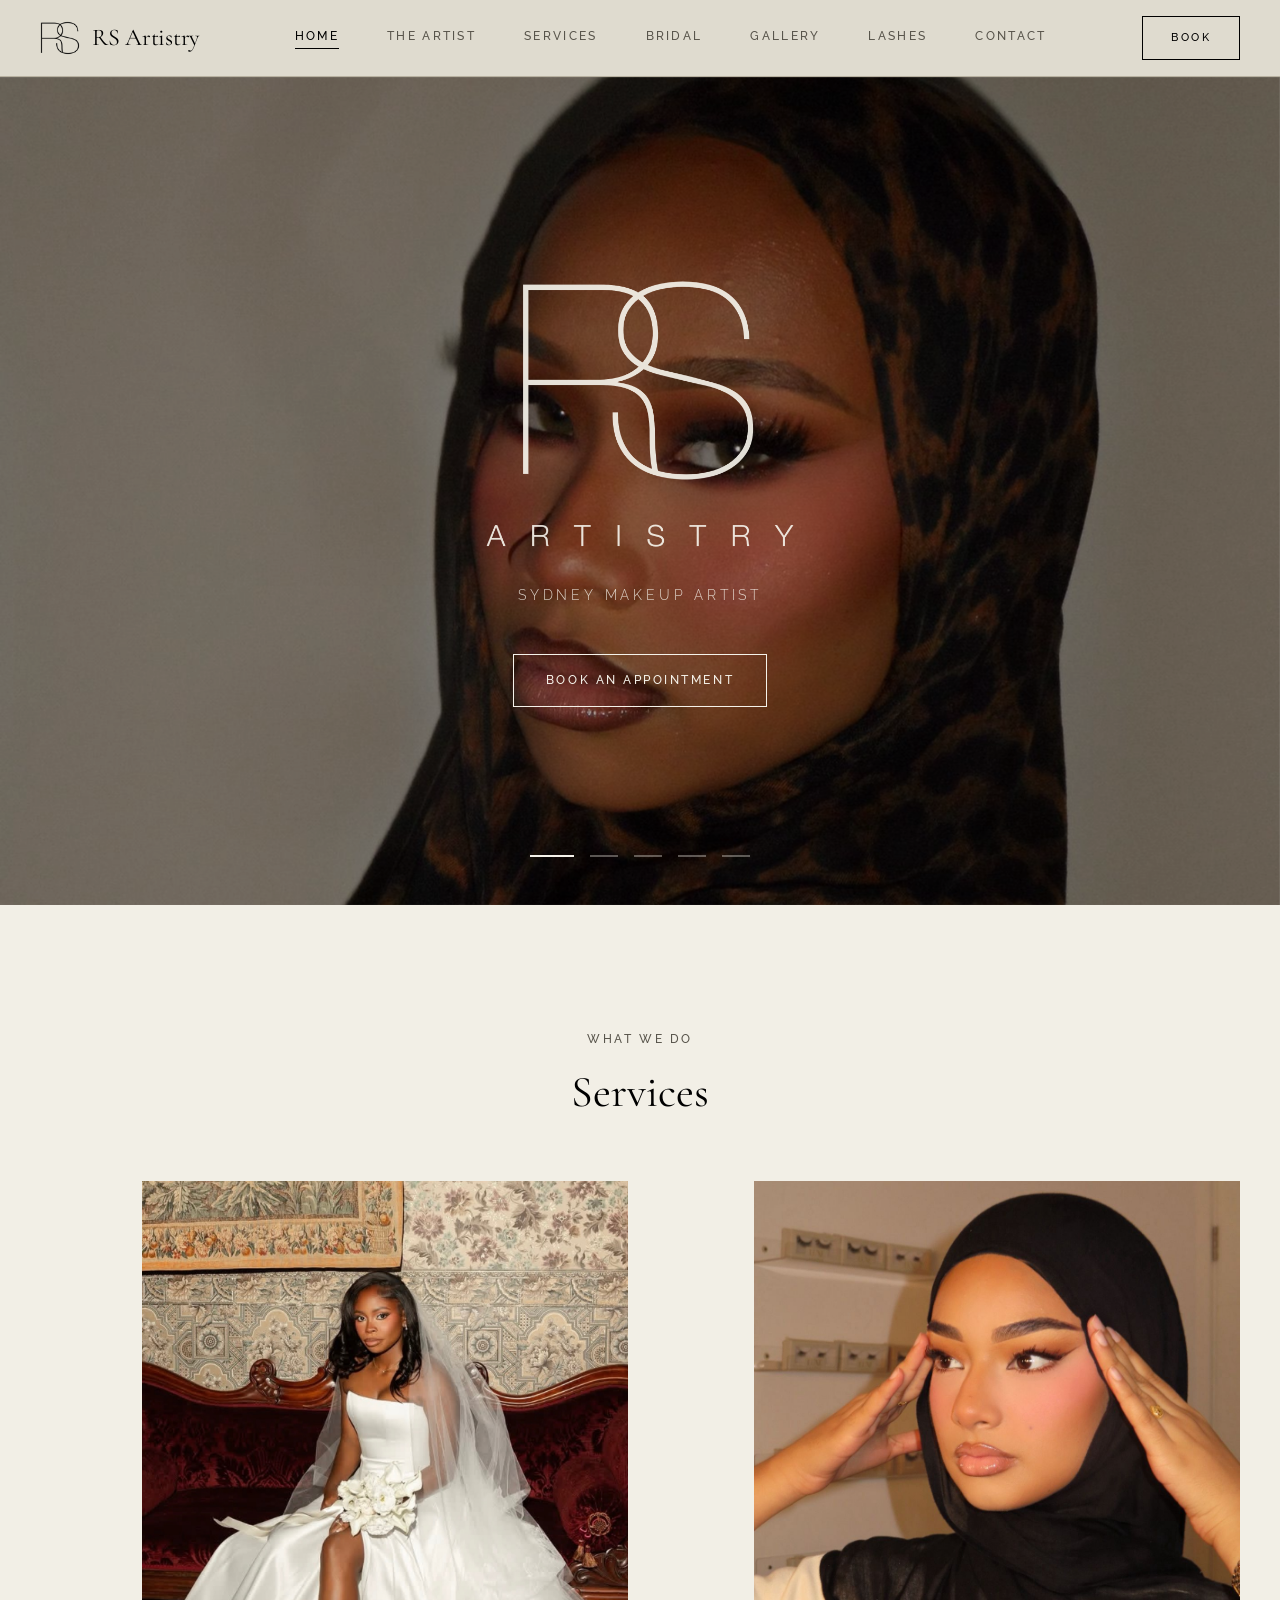
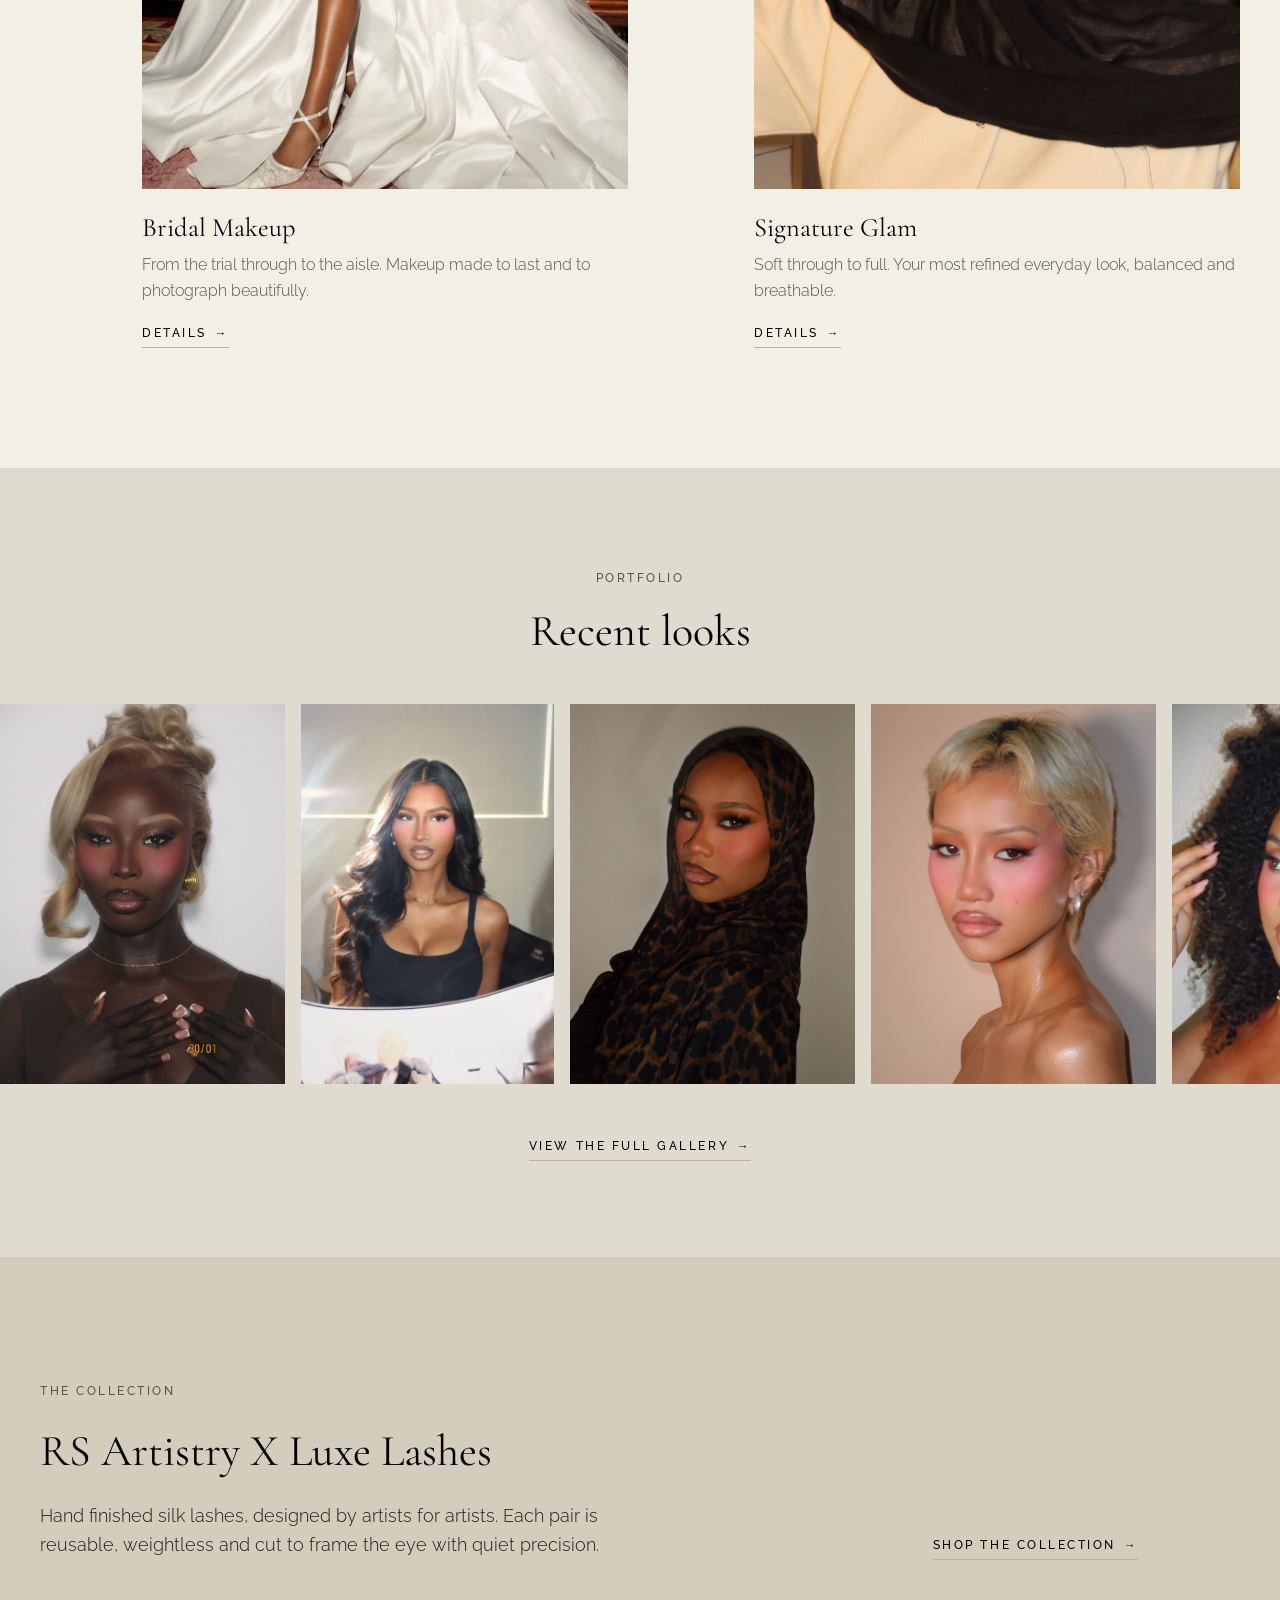
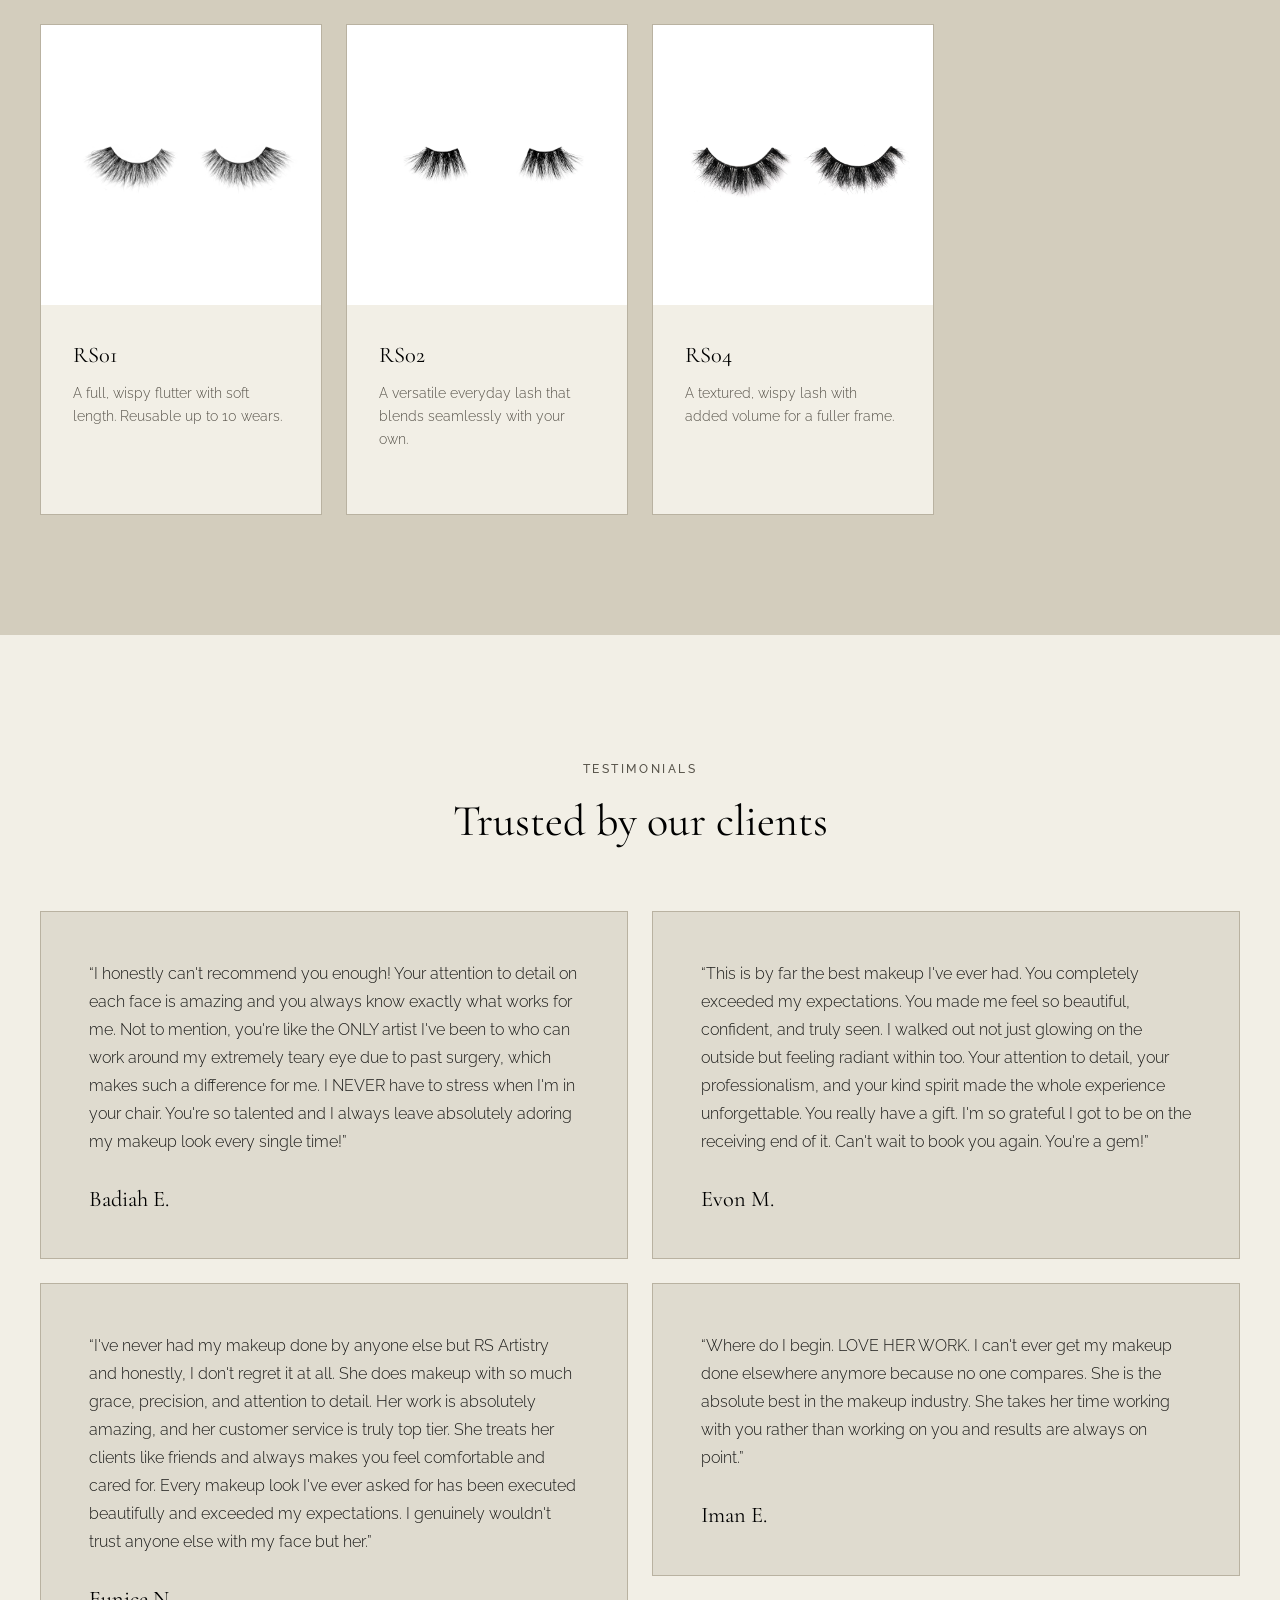
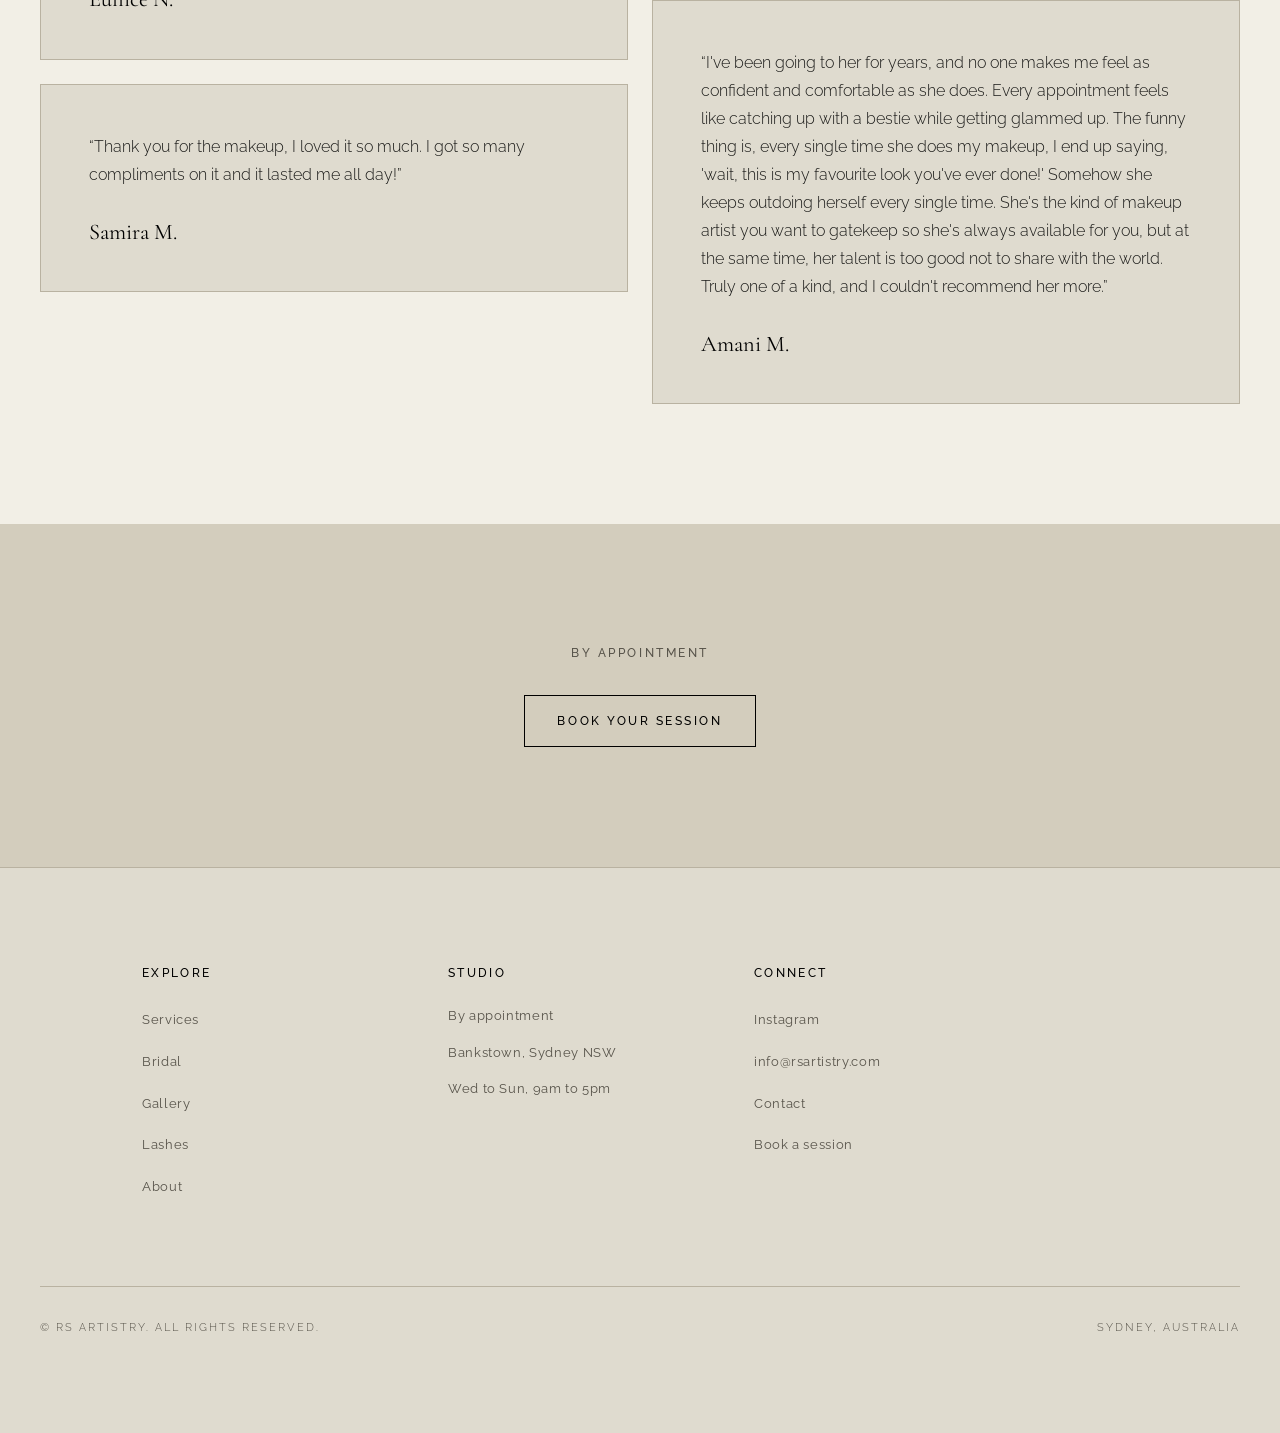
==== commit 931c8174: "Add Bridal + 3-Day Intensive pages, photo banners, footer cleanup - New Bridal portfolio page (nav +" ====
--- a/index.html
+++ b/index.html
@@ -30,6 +30,7 @@
       <a class="nav-link is-active" href="index.html" aria-current="page">Home</a>
       <a class="nav-link" href="about.html">The Artist</a>
       <a class="nav-link" href="services.html">Services</a>
+      <a class="nav-link" href="bridal.html">Bridal</a>
       <a class="nav-link" href="gallery.html">Gallery</a>
       <a class="nav-link" href="lashes.html">Lashes</a>
       <a class="nav-link" href="contact.html">Contact</a>
@@ -55,9 +56,9 @@
              alt="Luminous soft glam with sun-kissed blush and a glossy lip" loading="lazy" decoding="async">
         <img class="hero__slide" src="images/hero-slide-3.jpg" style="object-position: center 38%;"
              alt="Shimmering bronzed glam with a soft pink flush and natural curls" loading="lazy" decoding="async">
-        <img class="hero__slide" src="images/hero-slide-4.jpg" style="object-position: center 42%;"
-             alt="Editorial glam with a sculpted blush and a bold defined eye" loading="lazy" decoding="async">
-        <img class="hero__slide" src="images/hero-slide-5.jpg" style="object-position: center 46%;"
+        <img class="hero__slide" src="images/hero-slide-4.jpg?v=2" style="object-position: center 42%;"
+             alt="Soft glam with a blonde pixie cut and a pink blush" loading="lazy" decoding="async">
+        <img class="hero__slide" src="images/hero-slide-5-new.jpg" style="object-position: center 44%;"
              alt="Editorial glam with deep berry lips and a glossy red-toned updo" loading="lazy" decoding="async">
       </div>
     </div>
@@ -85,7 +86,7 @@
       <div class="grid12">
         <a class="feature-card col-5 start-2 reveal" href="services.html">
           <div class="frame ratio-4x5">
-            <img src="images/service-bridal.jpg" loading="lazy" decoding="async"
+            <img src="images/service-bridal.jpg?v=2" loading="lazy" decoding="async"
                  alt="Bride in a white gown and veil with soft, radiant bridal makeup">
           </div>
           <h3 class="subhead">Bridal Makeup</h3>
@@ -116,14 +117,12 @@
         <!-- First set -->
         <a class="strip__item" href="gallery.html"><img src="images/gallery/look-09.jpg" width="1536" height="2048" loading="lazy" decoding="async" alt="Editorial glam with a smoky eye and blonde updo"></a>
         <a class="strip__item" href="gallery.html"><img src="images/gallery/look-04.jpg" width="1080" height="1620" loading="lazy" decoding="async" alt="Luminous soft glam with warm blush"></a>
-        <a class="strip__item" href="gallery.html"><img src="images/gallery/look-10.jpg" width="1536" height="2048" loading="lazy" decoding="async" alt="Bridal glam with gold jewellery and a soft smoky eye"></a>
         <a class="strip__item" href="gallery.html"><img src="images/gallery/look-02.jpg" width="1536" height="2048" loading="lazy" decoding="async" alt="Warm smoky eye framed by a printed hijab"></a>
         <a class="strip__item" href="gallery.html"><img src="images/gallery/look-11.jpg" width="1536" height="2048" loading="lazy" decoding="async" alt="Soft glam with a blonde pixie and pink blush"></a>
         <a class="strip__item" href="gallery.html"><img src="images/gallery/look-12.jpg" width="1536" height="2048" loading="lazy" decoding="async" alt="Radiant glam with natural curls and a pink flush"></a>
         <!-- Duplicate set for the seamless loop -->
         <a class="strip__item" href="gallery.html" aria-hidden="true" tabindex="-1"><img src="images/gallery/look-09.jpg" width="1536" height="2048" alt="" loading="lazy" decoding="async"></a>
         <a class="strip__item" href="gallery.html" aria-hidden="true" tabindex="-1"><img src="images/gallery/look-04.jpg" width="1080" height="1620" alt="" loading="lazy" decoding="async"></a>
-        <a class="strip__item" href="gallery.html" aria-hidden="true" tabindex="-1"><img src="images/gallery/look-10.jpg" width="1536" height="2048" alt="" loading="lazy" decoding="async"></a>
         <a class="strip__item" href="gallery.html" aria-hidden="true" tabindex="-1"><img src="images/gallery/look-02.jpg" width="1536" height="2048" alt="" loading="lazy" decoding="async"></a>
         <a class="strip__item" href="gallery.html" aria-hidden="true" tabindex="-1"><img src="images/gallery/look-11.jpg" width="1536" height="2048" alt="" loading="lazy" decoding="async"></a>
         <a class="strip__item" href="gallery.html" aria-hidden="true" tabindex="-1"><img src="images/gallery/look-12.jpg" width="1536" height="2048" alt="" loading="lazy" decoding="async"></a>
@@ -391,8 +390,8 @@
   <section class="section section--paper">
     <div class="container">
       <div class="text-center mb-6 reveal">
-        <p class="eyebrow">Kind words</p>
-        <h2 class="headline mt-2">Loved by our clients</h2>
+        <p class="eyebrow">Testimonials</p>
+        <h2 class="headline mt-2">Trusted by our clients</h2>
       </div>
       <div class="testimonial-wall reveal">
         <figure class="testimonial-card">
@@ -426,8 +425,7 @@
   <!-- ===================== BOOKING CTA ===================== -->
   <section class="section section--sand text-center">
     <div class="container reveal">
-      <p class="eyebrow mb-3">By appointment</p>
-      <h2 class="display mb-5">Experience the artistry</h2>
+      <p class="eyebrow mb-4" style="display:block">By appointment</p>
       <a class="btn" href="book.html">Book your session</a>
     </div>
   </section>
@@ -437,14 +435,11 @@
 <!-- ============================ FOOTER ============================ -->
 <footer class="site-footer">
   <div class="container grid12">
-    <div class="col-4">
-      <div class="footer-brand">RS Artistry</div>
-      <p class="footer-meta maxw-xs">Sydney makeup artistry studio. Editorial bridal, events and soft glam, created in a calm, gallery-like space by Silvia.</p>
-    </div>
-    <div class="col-2 footer-col">
+    <div class="col-3 start-2 footer-col">
       <h4>Explore</h4>
       <ul>
         <li><a class="footer-link" href="services.html">Services</a></li>
+        <li><a class="footer-link" href="bridal.html">Bridal</a></li>
         <li><a class="footer-link" href="gallery.html">Gallery</a></li>
         <li><a class="footer-link" href="lashes.html">Lashes</a></li>
         <li><a class="footer-link" href="about.html">About</a></li>
--- a/css/styles.css
+++ b/css/styles.css
@@ -214,8 +214,11 @@
   .col-10 { grid-column: auto / span 10; }
   .col-12 { grid-column: 1 / -1; }
   .start-2 { grid-column-start: 2; }
+  .start-3 { grid-column-start: 3; }
+  .start-4 { grid-column-start: 4; }
   .start-7 { grid-column-start: 7; }
   .start-8 { grid-column-start: 8; }
+  .start-9 { grid-column-start: 9; }
 }
 
 .stack > * + * { margin-top: var(--space-3); }
@@ -1036,7 +1039,7 @@
 .mono-hero--slim { height: clamp(300px, 44vh, 420px); }
 .mono-hero--slim .mono-hero__title { font-size: clamp(2.25rem, 6vw, 3.4rem); }
 .mono-hero--slim .mono-hero__eyebrow { margin-bottom: var(--space-2); }
-.mono-hero__media { position: absolute; inset: 0; z-index: 0; }
+.mono-hero__media { position: absolute; inset: 0; z-index: 0; background-color: #2a2622; }
 .mono-hero__media img { width: 100%; height: 100%; object-fit: cover; }
 .mono-hero__media::after {
   content: "";
@@ -1064,7 +1067,7 @@
   font-family: var(--font-display);
   font-style: italic;
   font-weight: 300;
-  font-size: clamp(3.25rem, 9vw, 5.5rem);
+  font-size: clamp(2.75rem, 7.5vw, 4.5rem);
   line-height: 1;
   color: var(--on-dark);
   margin-bottom: var(--space-4);
@@ -1209,6 +1212,9 @@
   .spread-pair { grid-template-columns: repeat(12, 1fr); }
   .spread-pair__a { grid-column: 2 / span 5; }
   .spread-pair__b { grid-column: 8 / span 4; margin-top: var(--space-8); }
+  /* Mirrored variant: larger image on the right, offset down; smaller on the left */
+  .spread-pair--mirror .spread-pair__a { grid-column: 8 / span 5; margin-top: var(--space-8); }
+  .spread-pair--mirror .spread-pair__b { grid-column: 2 / span 4; margin-top: 0; }
 }
 
 /* Tonal composite: tall left + two stacked squares */
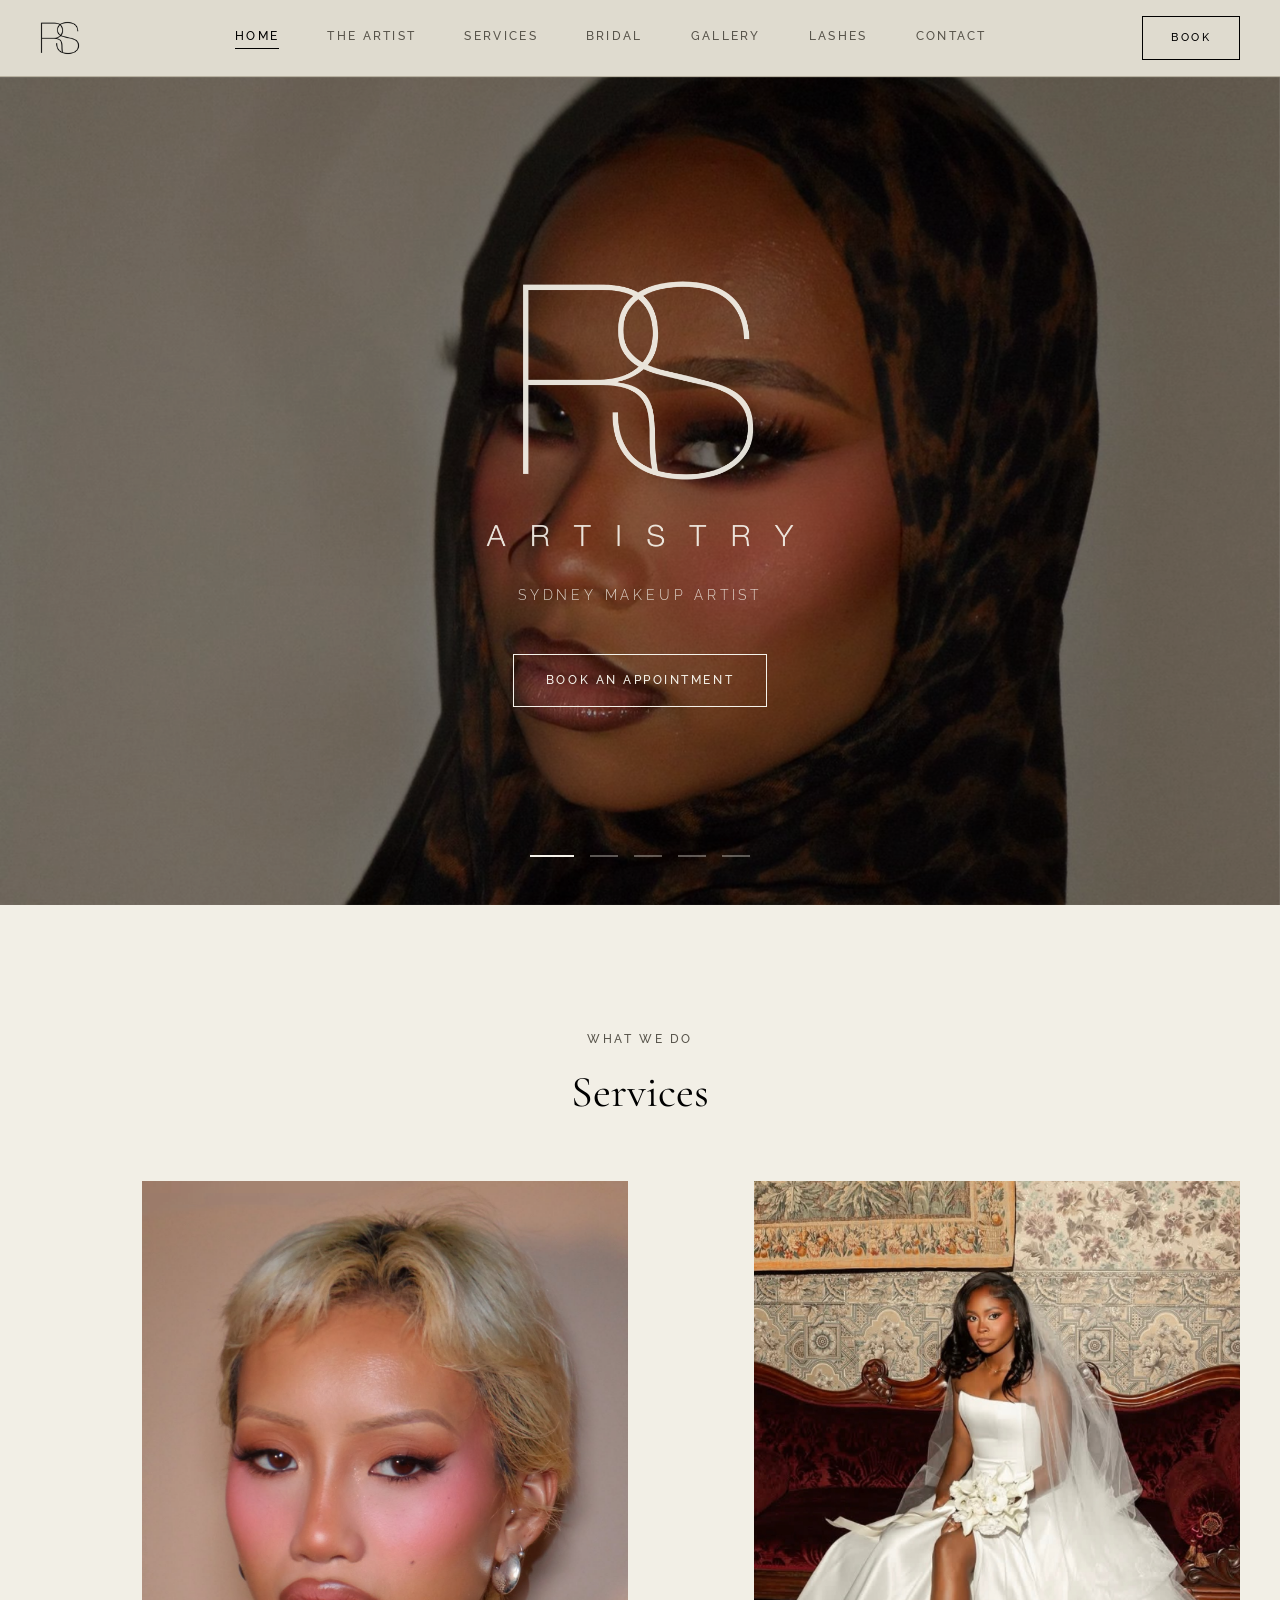
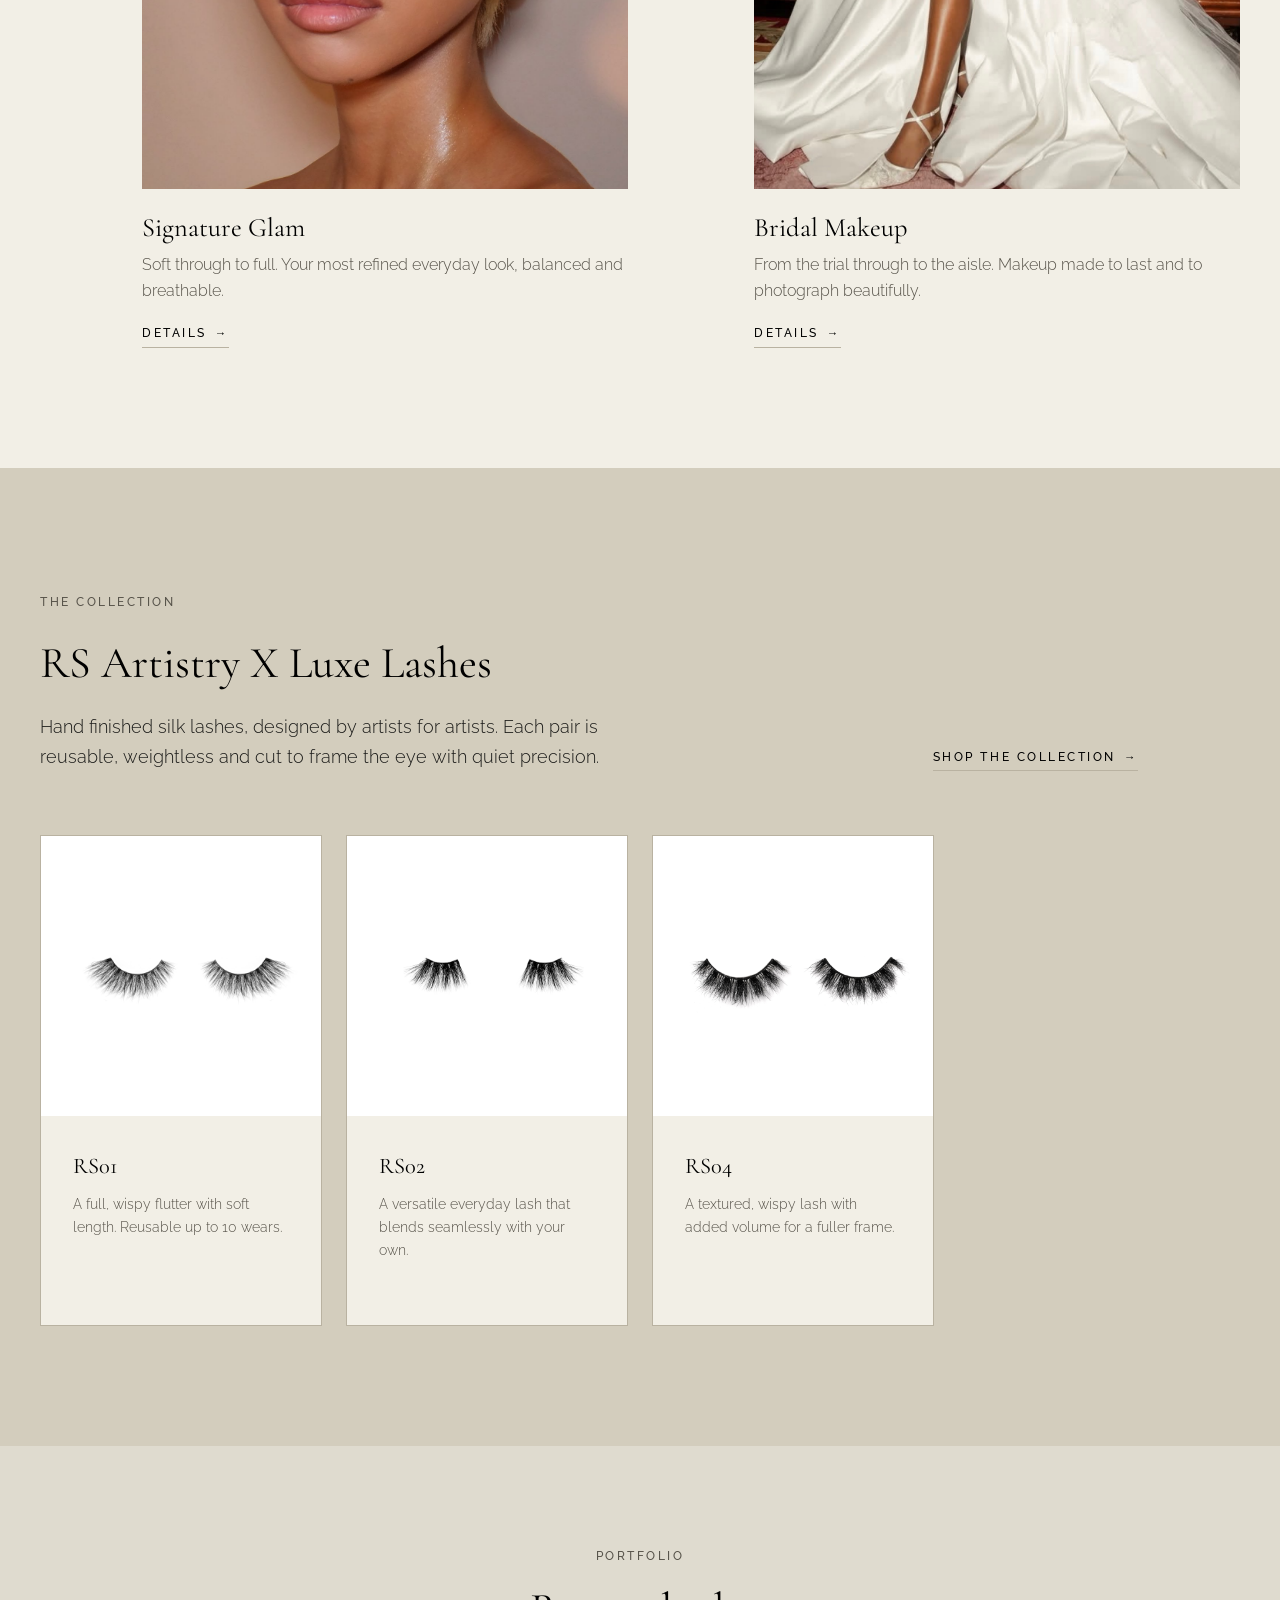
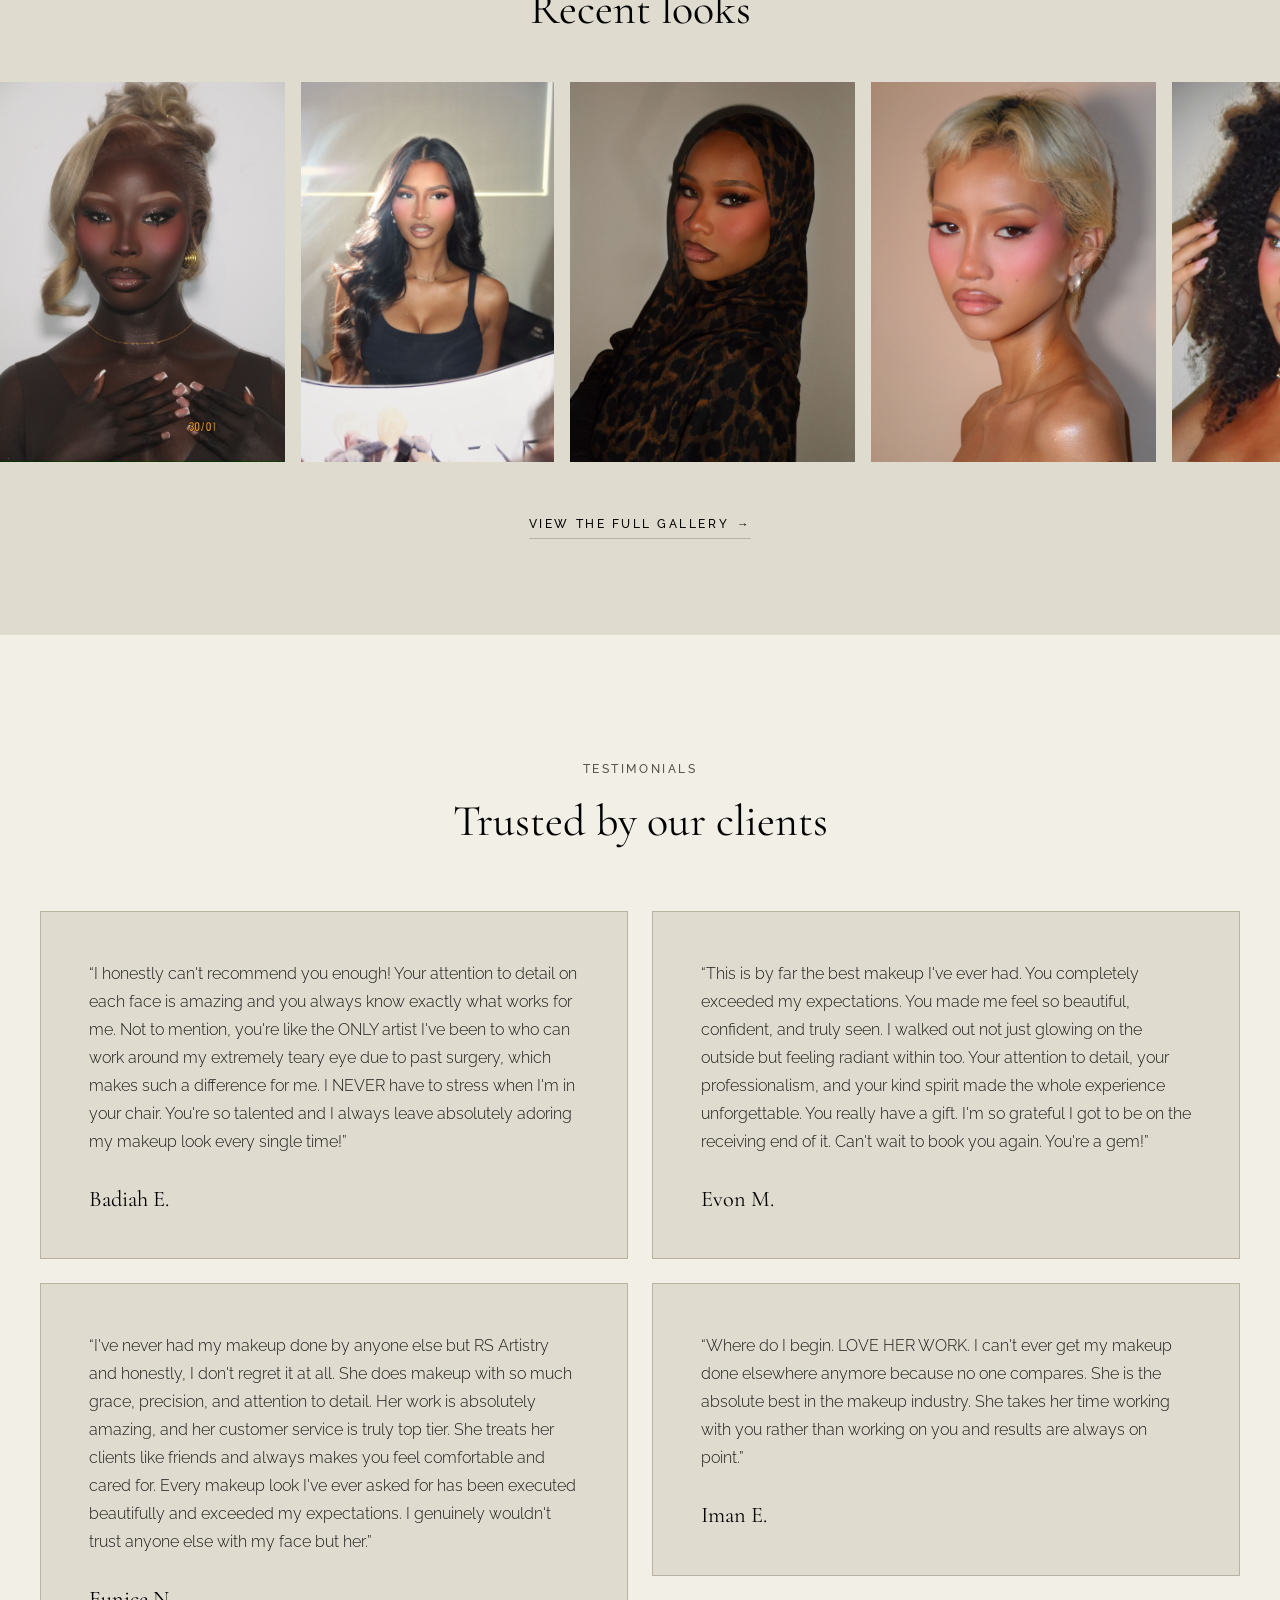
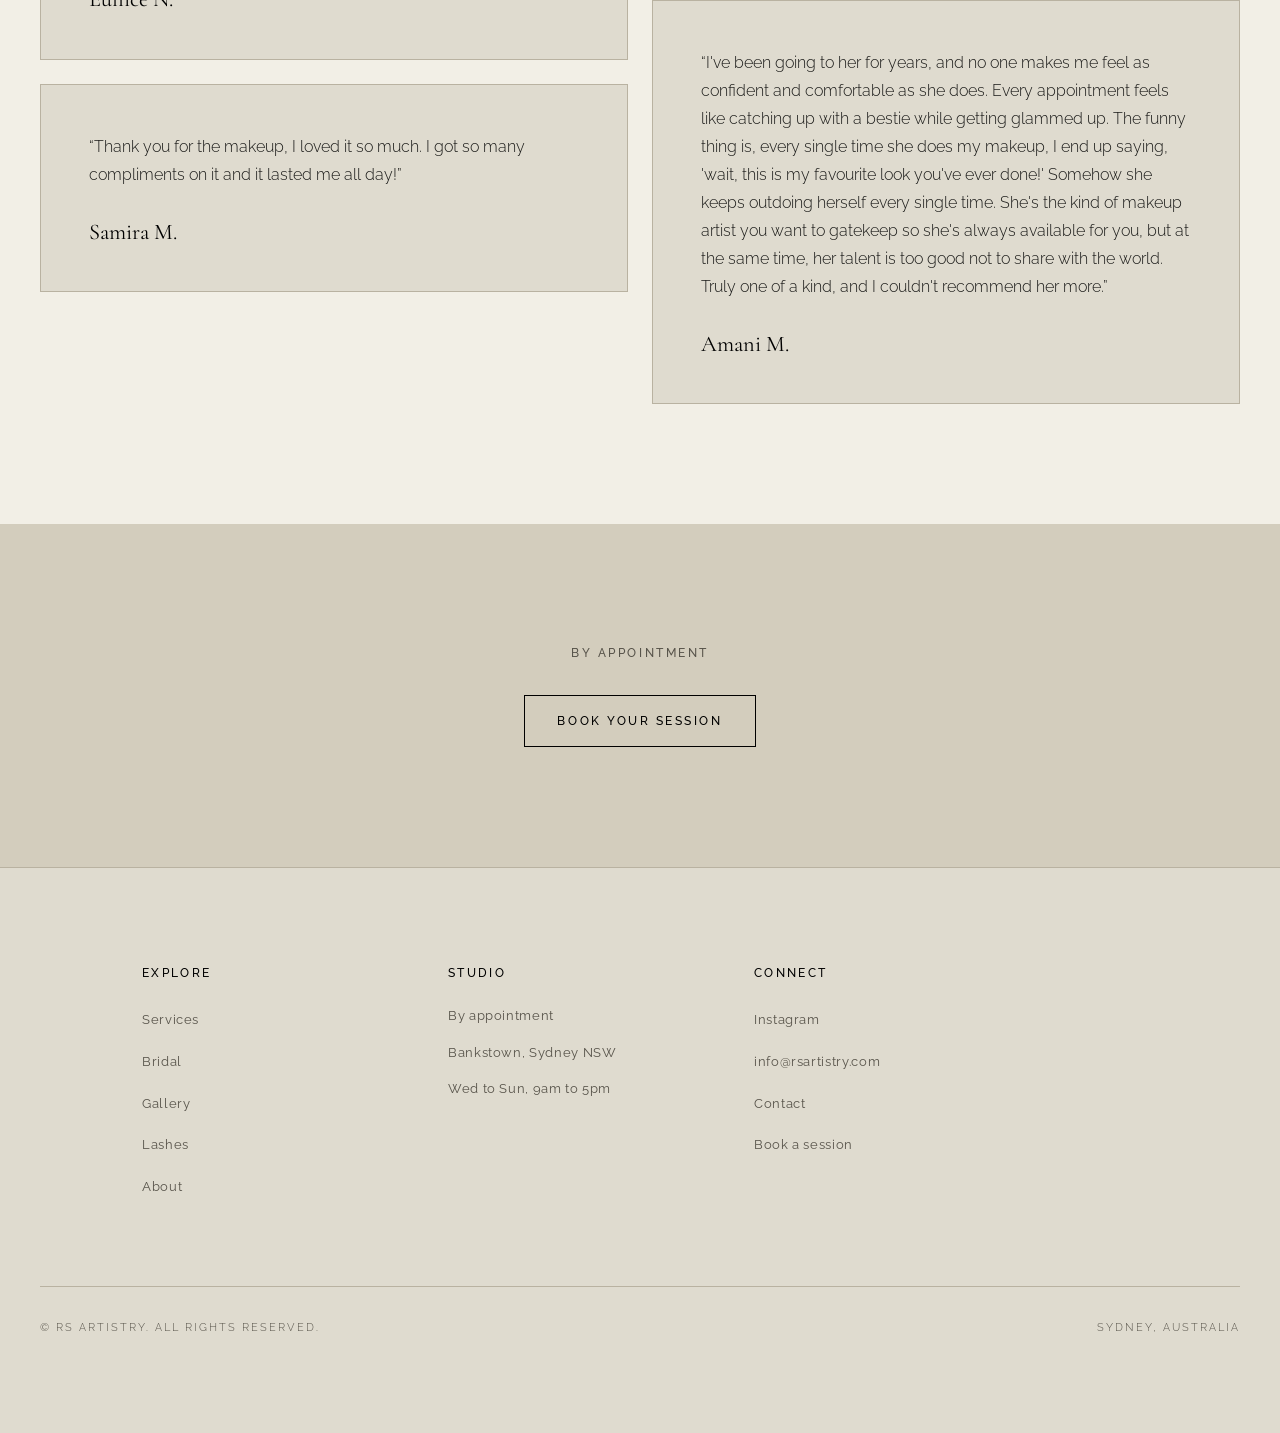
==== commit dda0a2f8: "Update home, bridal & lashes imagery, services pricing & labels - Home: new centred red-hair hero sl" ====
--- a/index.html
+++ b/index.html
@@ -58,7 +58,7 @@
              alt="Shimmering bronzed glam with a soft pink flush and natural curls" loading="lazy" decoding="async">
         <img class="hero__slide" src="images/hero-slide-4.jpg?v=2" style="object-position: center 42%;"
              alt="Soft glam with a blonde pixie cut and a pink blush" loading="lazy" decoding="async">
-        <img class="hero__slide" src="images/hero-slide-5-new.jpg" style="object-position: center 44%;"
+        <img class="hero__slide" src="images/hero-slide-5-centered.jpg" style="object-position: 50% 38%; transform: scale(1.08);"
              alt="Editorial glam with deep berry lips and a glossy red-toned updo" loading="lazy" decoding="async">
       </div>
     </div>
@@ -86,6 +86,15 @@
       <div class="grid12">
         <a class="feature-card col-5 start-2 reveal" href="services.html">
           <div class="frame ratio-4x5">
+            <img src="images/service-glam-pixie.jpg?v=2" style="object-position: center 30%;" loading="lazy" decoding="async"
+                 alt="Soft glam with a blonde pixie cut and a warm pink blush">
+          </div>
+          <h3 class="subhead">Signature Glam</h3>
+          <p>Soft through to full. Your most refined everyday look, balanced and breathable.</p>
+          <span class="link-line">Details <span class="arrow">&rarr;</span></span>
+        </a>
+        <a class="feature-card col-5 start-8 reveal" href="services.html">
+          <div class="frame ratio-4x5">
             <img src="images/service-bridal.jpg?v=2" loading="lazy" decoding="async"
                  alt="Bride in a white gown and veil with soft, radiant bridal makeup">
           </div>
@@ -93,43 +102,7 @@
           <p>From the trial through to the aisle. Makeup made to last and to photograph beautifully.</p>
           <span class="link-line">Details <span class="arrow">&rarr;</span></span>
         </a>
-        <a class="feature-card col-5 start-8 reveal" href="services.html">
-          <div class="frame ratio-4x5">
-            <img src="images/service-softglam.jpg" loading="lazy" decoding="async"
-                 alt="Glowing signature glam makeup in warm neutral tones">
-          </div>
-          <h3 class="subhead">Signature Glam</h3>
-          <p>Soft through to full. Your most refined everyday look, balanced and breathable.</p>
-          <span class="link-line">Details <span class="arrow">&rarr;</span></span>
-        </a>
-      </div>
-    </div>
-  </section>
-
-  <!-- ===================== GALLERY TEASER STRIP ===================== -->
-  <section class="section--tight">
-    <div class="container text-center mb-5 reveal">
-      <p class="eyebrow">Portfolio</p>
-      <h2 class="headline mt-2">Recent looks</h2>
-    </div>
-    <div class="strip" aria-label="A moving strip of recent looks. Select any image to open the full gallery.">
-      <div class="strip__track">
-        <!-- First set -->
-        <a class="strip__item" href="gallery.html"><img src="images/gallery/look-09.jpg" width="1536" height="2048" loading="lazy" decoding="async" alt="Editorial glam with a smoky eye and blonde updo"></a>
-        <a class="strip__item" href="gallery.html"><img src="images/gallery/look-04.jpg" width="1080" height="1620" loading="lazy" decoding="async" alt="Luminous soft glam with warm blush"></a>
-        <a class="strip__item" href="gallery.html"><img src="images/gallery/look-02.jpg" width="1536" height="2048" loading="lazy" decoding="async" alt="Warm smoky eye framed by a printed hijab"></a>
-        <a class="strip__item" href="gallery.html"><img src="images/gallery/look-11.jpg" width="1536" height="2048" loading="lazy" decoding="async" alt="Soft glam with a blonde pixie and pink blush"></a>
-        <a class="strip__item" href="gallery.html"><img src="images/gallery/look-12.jpg" width="1536" height="2048" loading="lazy" decoding="async" alt="Radiant glam with natural curls and a pink flush"></a>
-        <!-- Duplicate set for the seamless loop -->
-        <a class="strip__item" href="gallery.html" aria-hidden="true" tabindex="-1"><img src="images/gallery/look-09.jpg" width="1536" height="2048" alt="" loading="lazy" decoding="async"></a>
-        <a class="strip__item" href="gallery.html" aria-hidden="true" tabindex="-1"><img src="images/gallery/look-04.jpg" width="1080" height="1620" alt="" loading="lazy" decoding="async"></a>
-        <a class="strip__item" href="gallery.html" aria-hidden="true" tabindex="-1"><img src="images/gallery/look-02.jpg" width="1536" height="2048" alt="" loading="lazy" decoding="async"></a>
-        <a class="strip__item" href="gallery.html" aria-hidden="true" tabindex="-1"><img src="images/gallery/look-11.jpg" width="1536" height="2048" alt="" loading="lazy" decoding="async"></a>
-        <a class="strip__item" href="gallery.html" aria-hidden="true" tabindex="-1"><img src="images/gallery/look-12.jpg" width="1536" height="2048" alt="" loading="lazy" decoding="async"></a>
-      </div>
-    </div>
-    <div class="container text-center mt-5">
-      <a class="link-line" href="gallery.html">View the full gallery <span class="arrow">&rarr;</span></a>
+      </div>
     </div>
   </section>
 
@@ -386,6 +359,33 @@
     </div>
   </section>
 
+  <!-- ===================== GALLERY TEASER STRIP ===================== -->
+  <section class="section--tight">
+    <div class="container text-center mb-5 reveal">
+      <p class="eyebrow">Portfolio</p>
+      <h2 class="headline mt-2">Recent looks</h2>
+    </div>
+    <div class="strip" aria-label="A moving strip of recent looks. Select any image to open the full gallery.">
+      <div class="strip__track">
+        <!-- First set -->
+        <a class="strip__item" href="gallery.html"><img src="images/gallery/look-09.jpg" width="1536" height="2048" loading="lazy" decoding="async" alt="Editorial glam with a smoky eye and blonde updo"></a>
+        <a class="strip__item" href="gallery.html"><img src="images/gallery/look-04.jpg" width="1080" height="1620" loading="lazy" decoding="async" alt="Luminous soft glam with warm blush"></a>
+        <a class="strip__item" href="gallery.html"><img src="images/gallery/look-02.jpg" width="1536" height="2048" loading="lazy" decoding="async" alt="Warm smoky eye framed by a printed hijab"></a>
+        <a class="strip__item" href="gallery.html"><img src="images/gallery/look-11.jpg" width="1536" height="2048" loading="lazy" decoding="async" alt="Soft glam with a blonde pixie and pink blush"></a>
+        <a class="strip__item" href="gallery.html"><img src="images/gallery/look-12.jpg" width="1536" height="2048" loading="lazy" decoding="async" alt="Radiant glam with natural curls and a pink flush"></a>
+        <!-- Duplicate set for the seamless loop -->
+        <a class="strip__item" href="gallery.html" aria-hidden="true" tabindex="-1"><img src="images/gallery/look-09.jpg" width="1536" height="2048" alt="" loading="lazy" decoding="async"></a>
+        <a class="strip__item" href="gallery.html" aria-hidden="true" tabindex="-1"><img src="images/gallery/look-04.jpg" width="1080" height="1620" alt="" loading="lazy" decoding="async"></a>
+        <a class="strip__item" href="gallery.html" aria-hidden="true" tabindex="-1"><img src="images/gallery/look-02.jpg" width="1536" height="2048" alt="" loading="lazy" decoding="async"></a>
+        <a class="strip__item" href="gallery.html" aria-hidden="true" tabindex="-1"><img src="images/gallery/look-11.jpg" width="1536" height="2048" alt="" loading="lazy" decoding="async"></a>
+        <a class="strip__item" href="gallery.html" aria-hidden="true" tabindex="-1"><img src="images/gallery/look-12.jpg" width="1536" height="2048" alt="" loading="lazy" decoding="async"></a>
+      </div>
+    </div>
+    <div class="container text-center mt-5">
+      <a class="link-line" href="gallery.html">View the full gallery <span class="arrow">&rarr;</span></a>
+    </div>
+  </section>
+
   <!-- ===================== TESTIMONIALS ===================== -->
   <section class="section section--paper">
     <div class="container">
--- a/css/styles.css
+++ b/css/styles.css
@@ -340,16 +340,11 @@
   display: block;
 }
 .brand-word {
-  font-family: var(--font-display);
-  font-weight: 400;
-  font-size: 1.5rem;
-  letter-spacing: -0.01em;
-  color: var(--ink);
+  /* Logo mark stands alone on every viewport */
+  display: none;
 }
 @media (max-width: 600px) {
-  /* On phones, show the mark alone so Book + menu stay in view */
   .brand-mark { height: 32px; }
-  .brand-word { display: none; }
 }
 
 .nav {
@@ -1081,6 +1076,18 @@
   font-size: 0.7rem;
   letter-spacing: 0.22em;
   text-transform: uppercase;
+}
+/* Top-anchored hero title — keeps text clear of a centred subject's face */
+.mono-hero--top { align-items: flex-start; }
+.mono-hero--top .mono-hero__inner {
+  padding-top: clamp(2rem, 8vh, 4.5rem);
+}
+.mono-hero--top .mono-hero__media::after {
+  background: linear-gradient(to bottom,
+    rgba(0, 0, 0, 0.5) 0%,
+    rgba(0, 0, 0, 0.22) 34%,
+    rgba(0, 0, 0, 0.14) 60%,
+    rgba(0, 0, 0, 0.14) 100%);
 }
 
 /* Series sections */
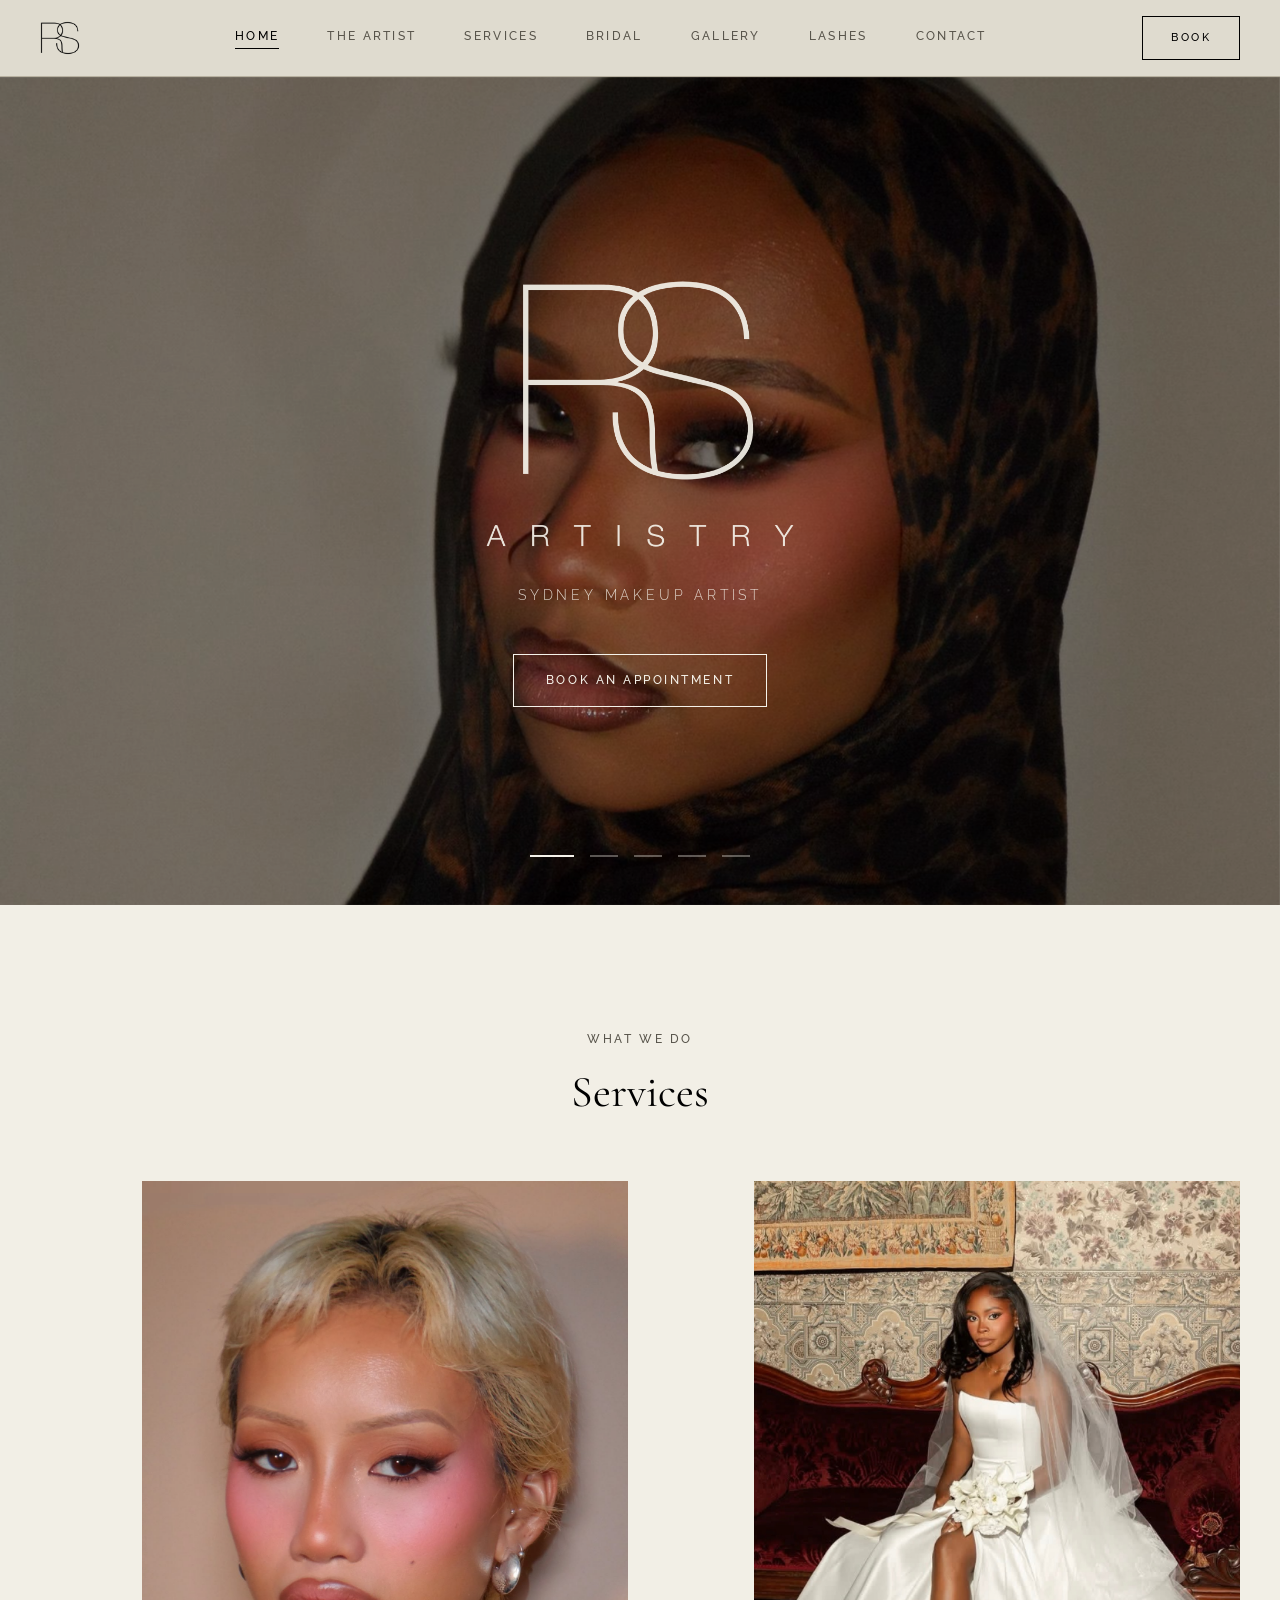
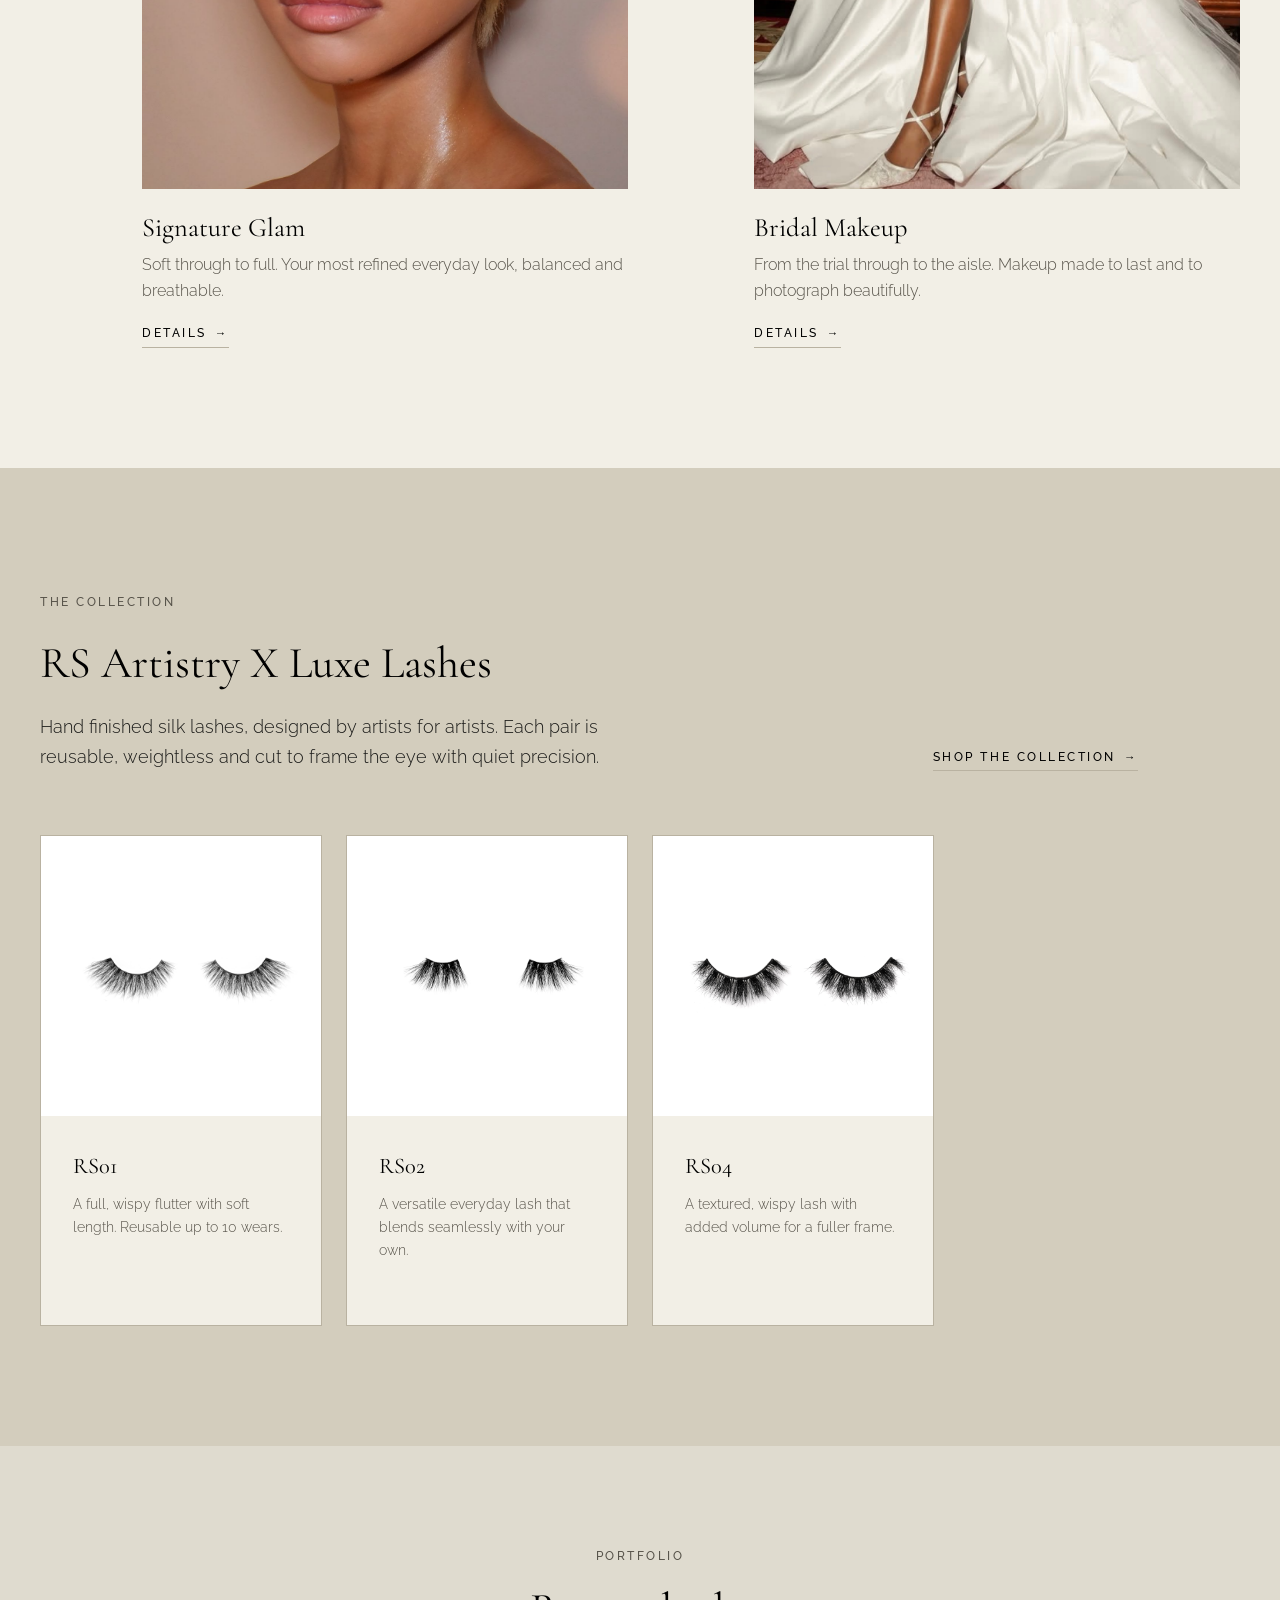
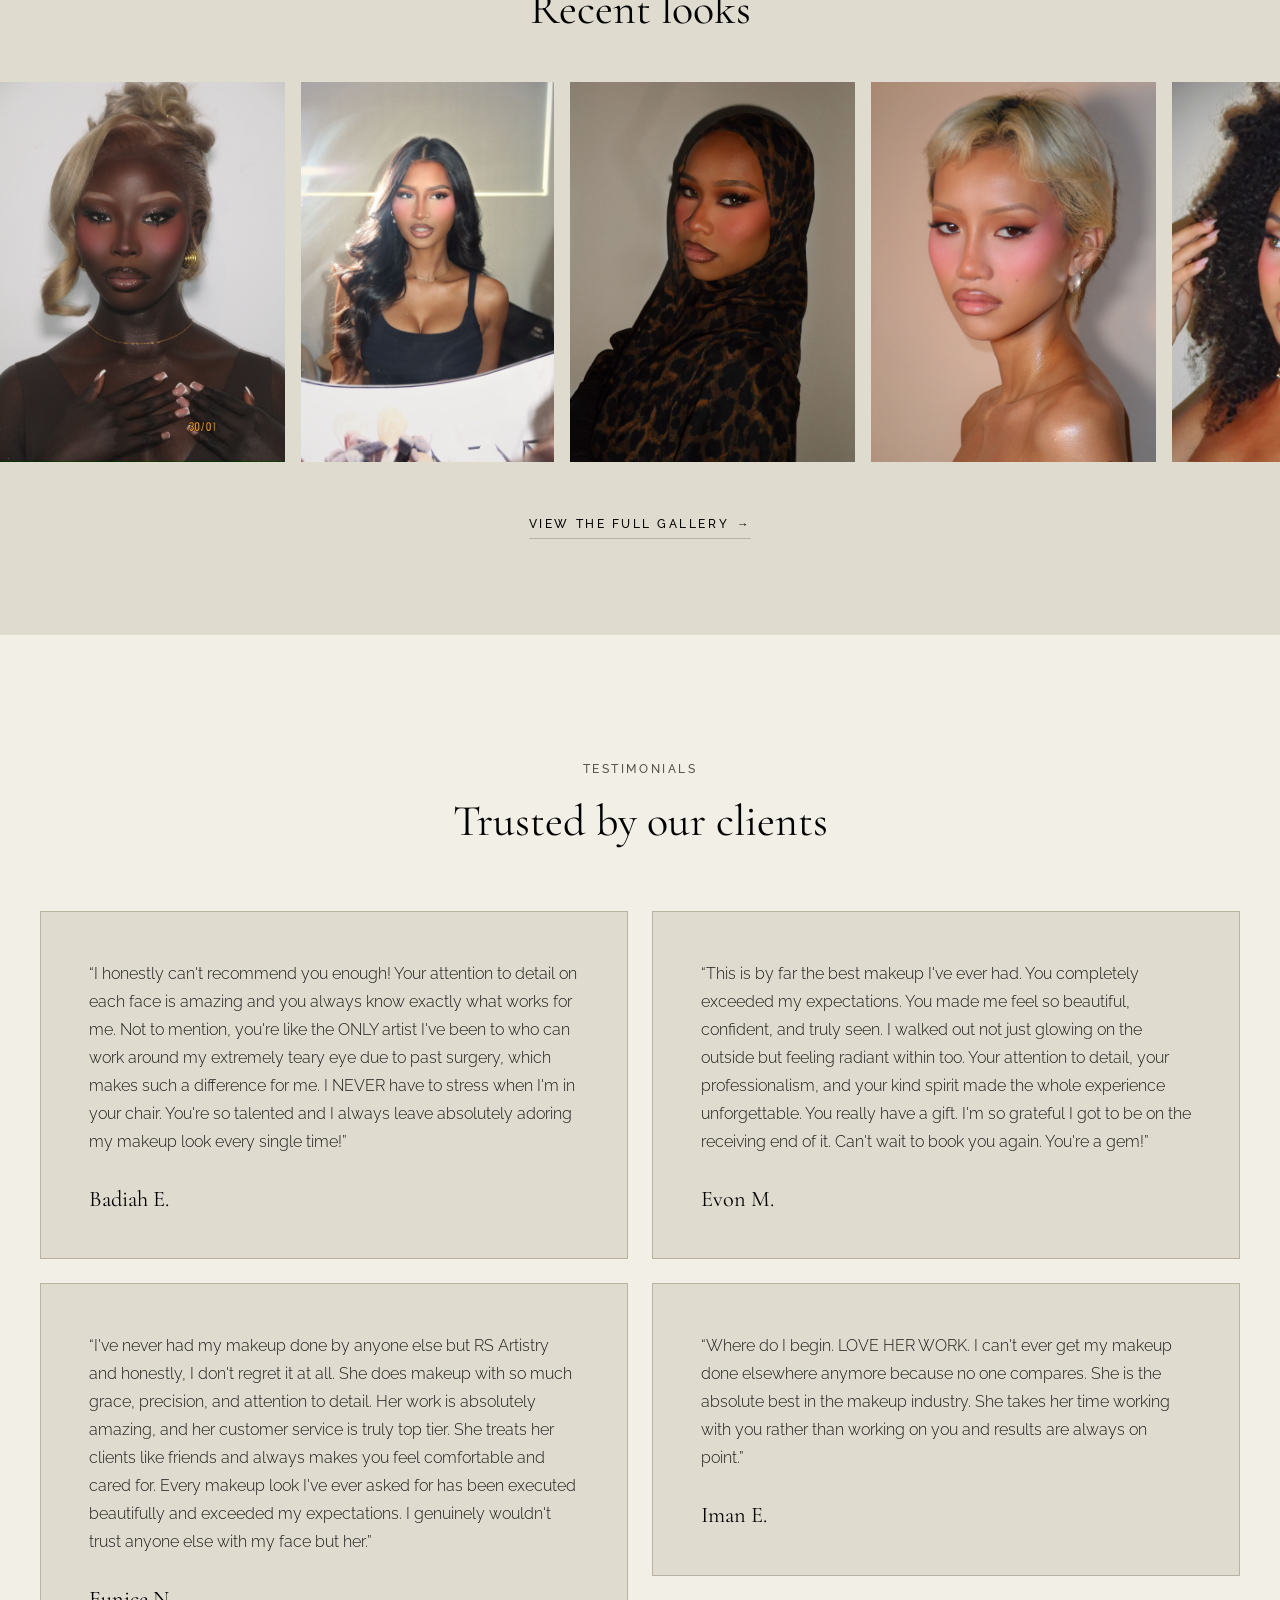
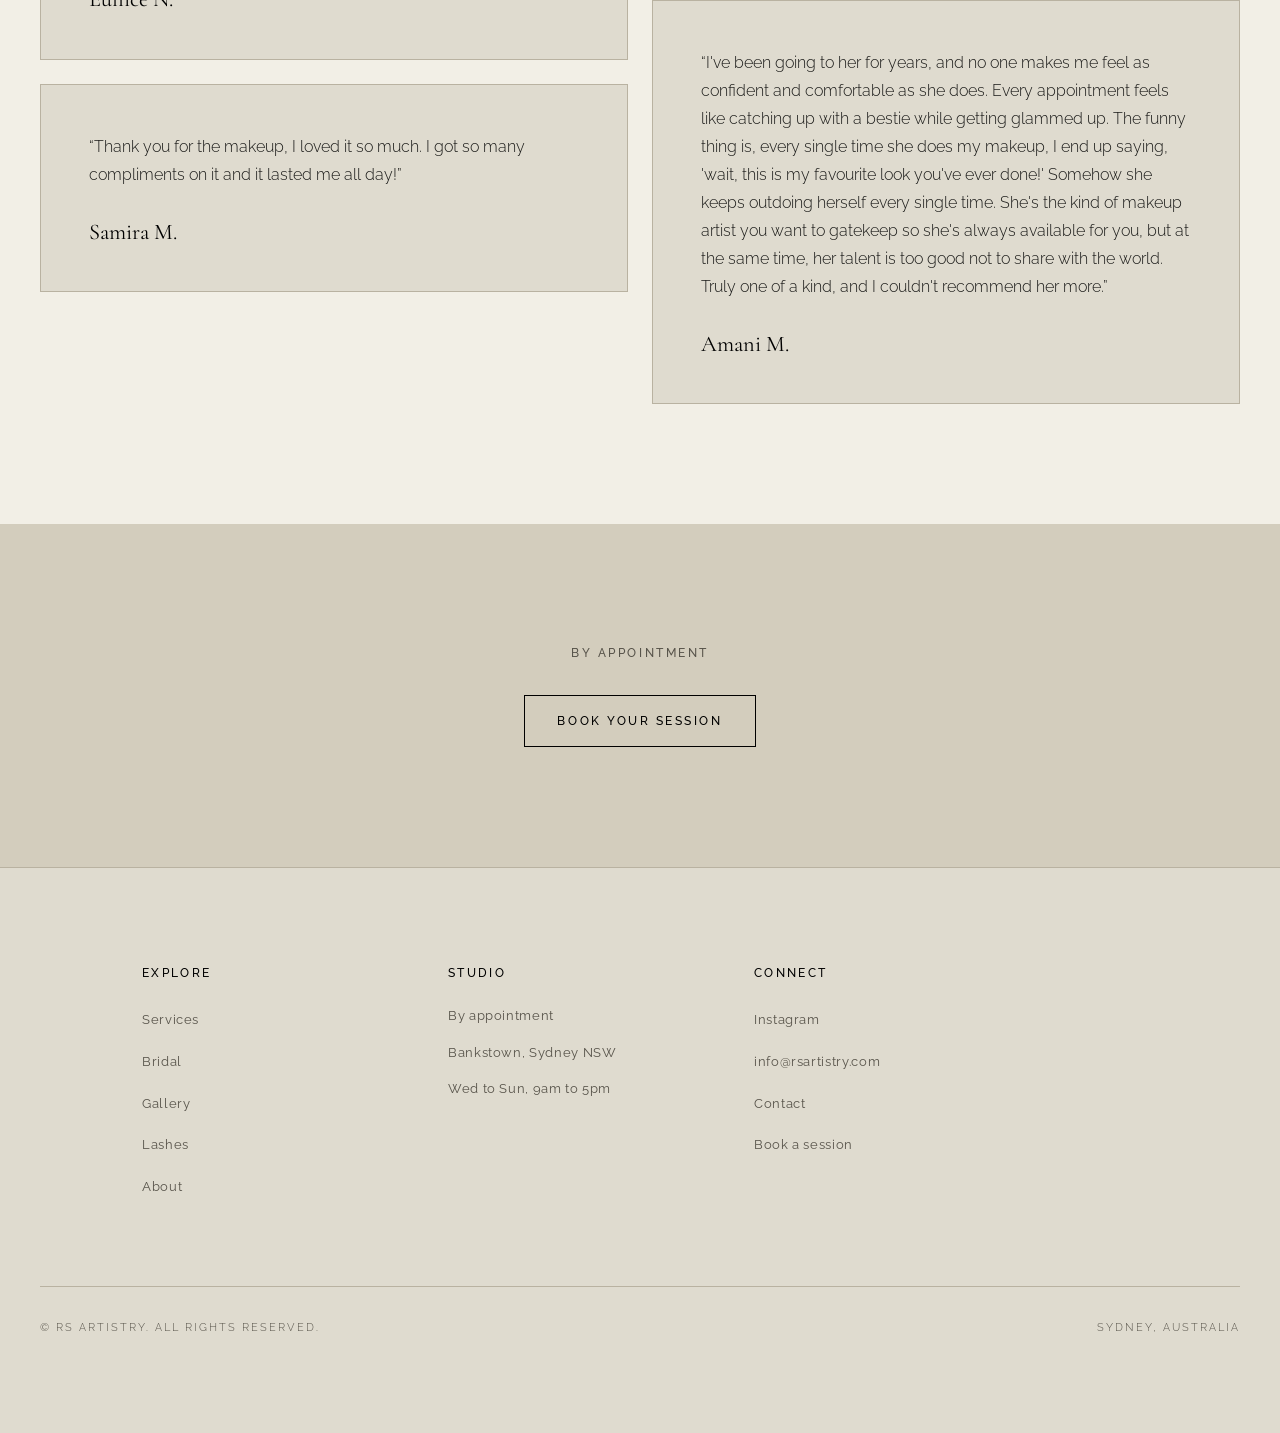
==== commit 742c7fe3: "Remove Silvia's name from meta and og descriptions - Homepage meta description: drop "led by Silvia"" ====
--- a/index.html
+++ b/index.html
@@ -4,7 +4,7 @@
 <meta charset="utf-8">
 <meta name="viewport" content="width=device-width, initial-scale=1.0">
 <title>RS Artistry - Sydney Makeup Artist</title>
-<meta name="description" content="RS Artistry is a Sydney makeup artistry studio led by Silvia. Editorial bridal, special events and signature soft glam, created in a calm, gallery-like space.">
+<meta name="description" content="RS Artistry is a Sydney makeup artistry studio. Editorial bridal, special events and signature soft glam, created in a calm, gallery-like space.">
 <link rel="icon" type="image/png" href="favicon.png">
 <link rel="apple-touch-icon" href="apple-touch-icon.png">
 <link rel="preconnect" href="https://fonts.googleapis.com">
@@ -14,7 +14,7 @@
 <meta property="og:type" content="website"/>
 <meta property="og:site_name" content="RS Artistry"/>
 <meta property="og:title" content="RS Artistry - Sydney Makeup Artist"/>
-<meta property="og:description" content="Sydney makeup artist. Editorial bridal, signature glam and luxe lashes by Silvia."/>
+<meta property="og:description" content="Sydney makeup artist. Editorial bridal, signature glam and luxe lashes."/>
 <meta property="og:image" content="https://rsartistry.com/images/og-image.jpg"/>
 <meta name="twitter:card" content="summary_large_image"/>
 <meta name="twitter:title" content="RS Artistry - Sydney Makeup Artist"/>
